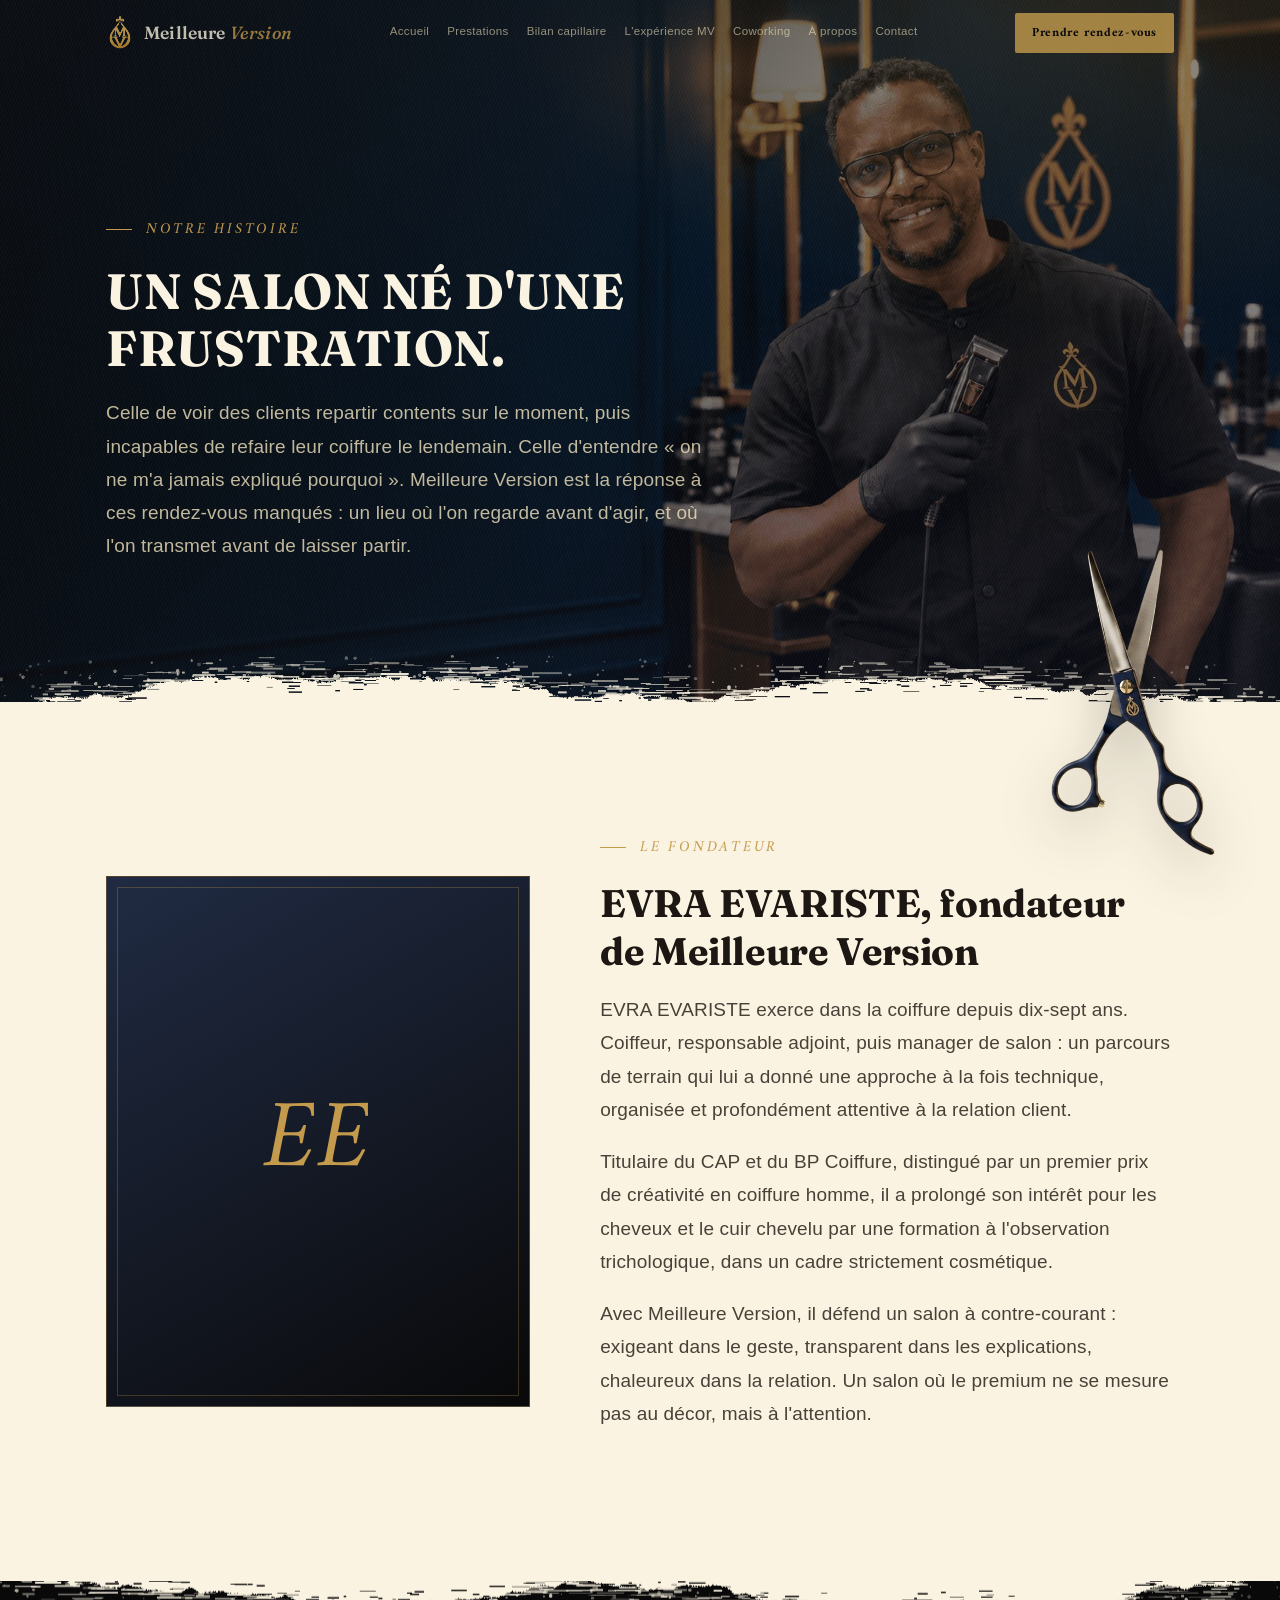
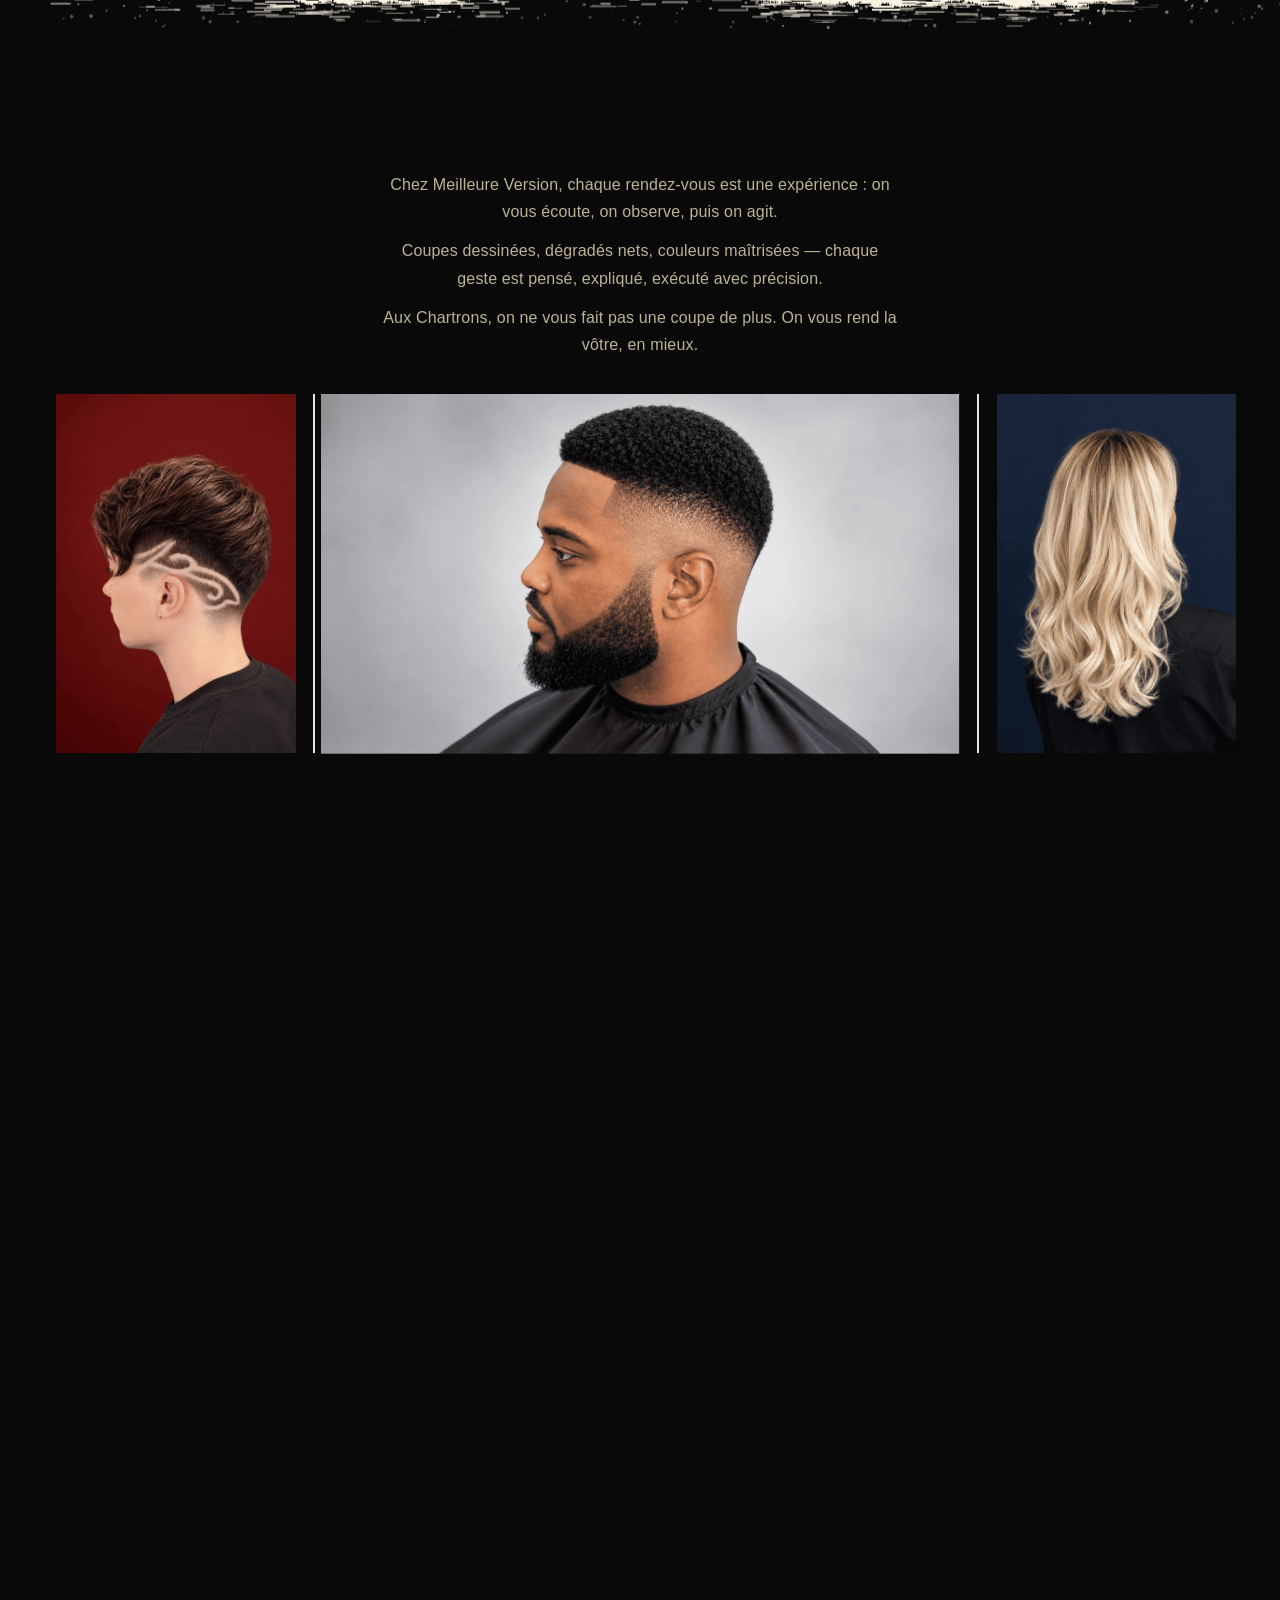
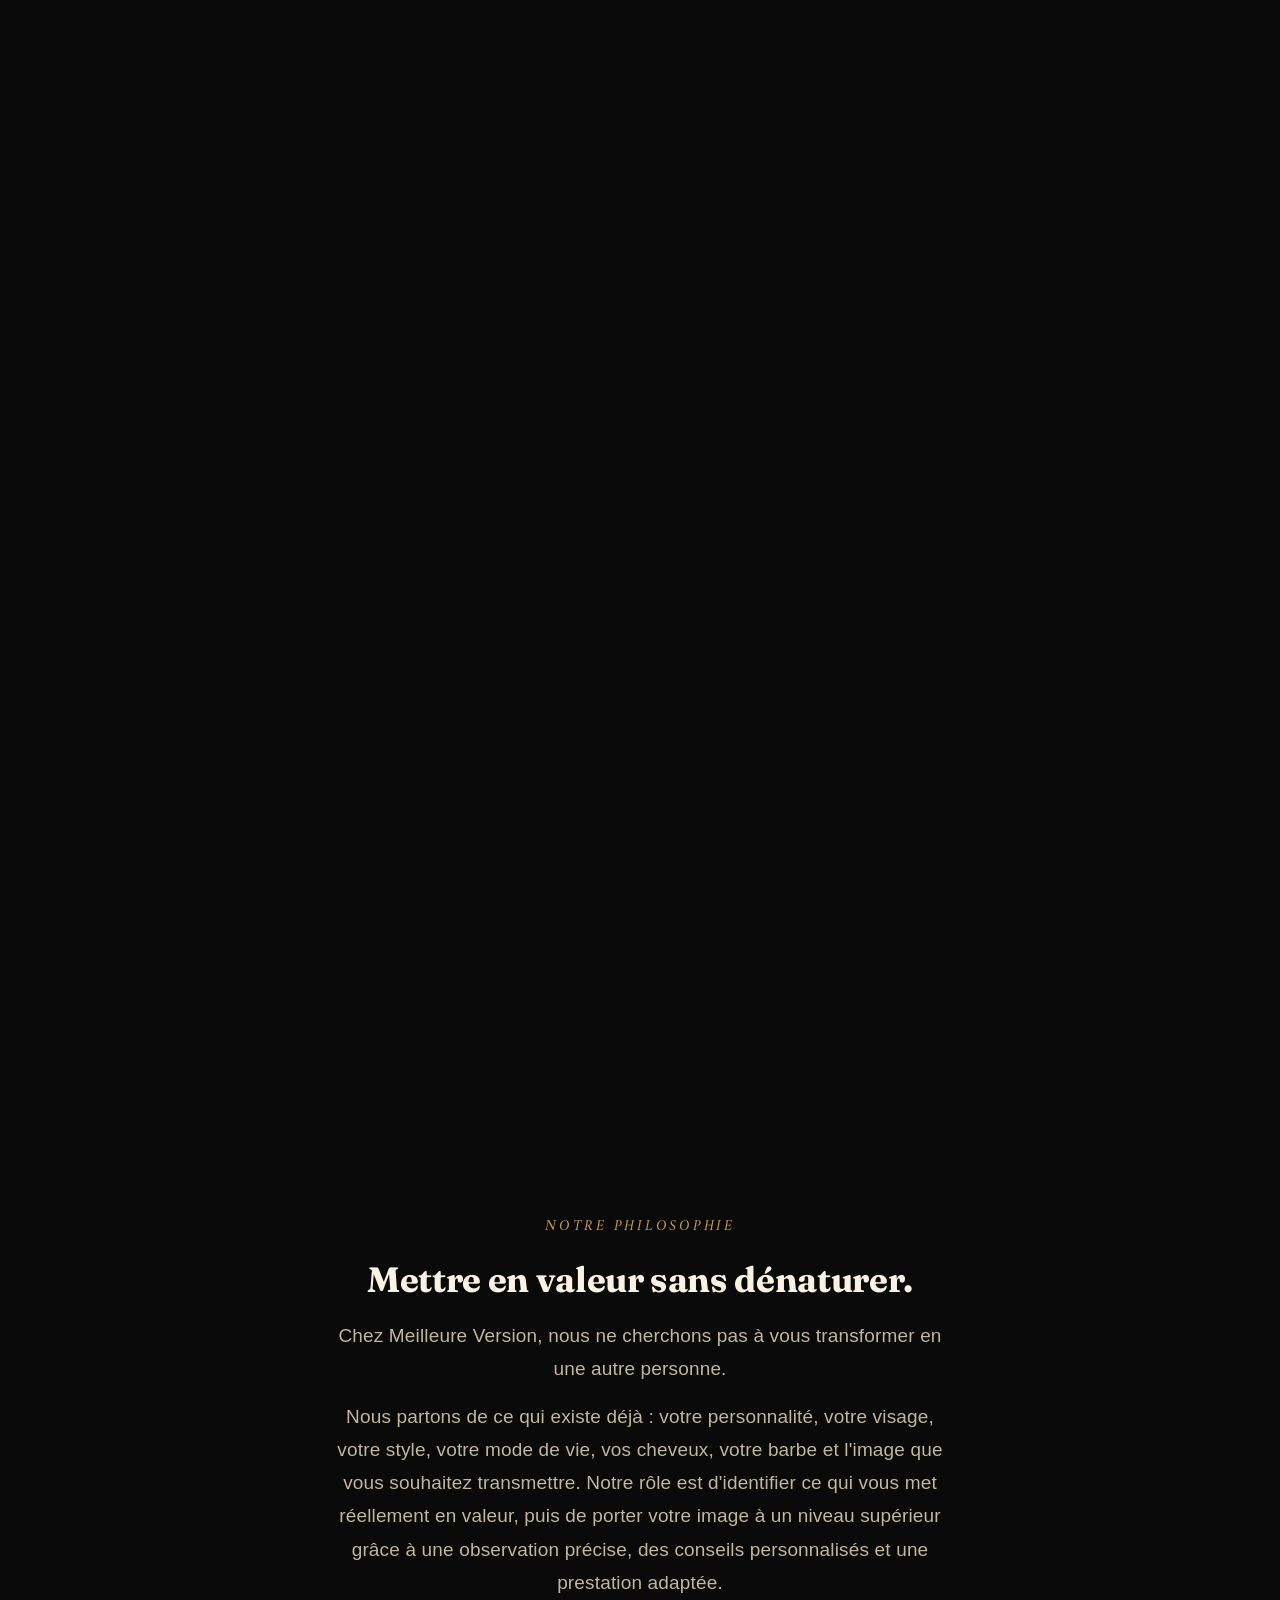
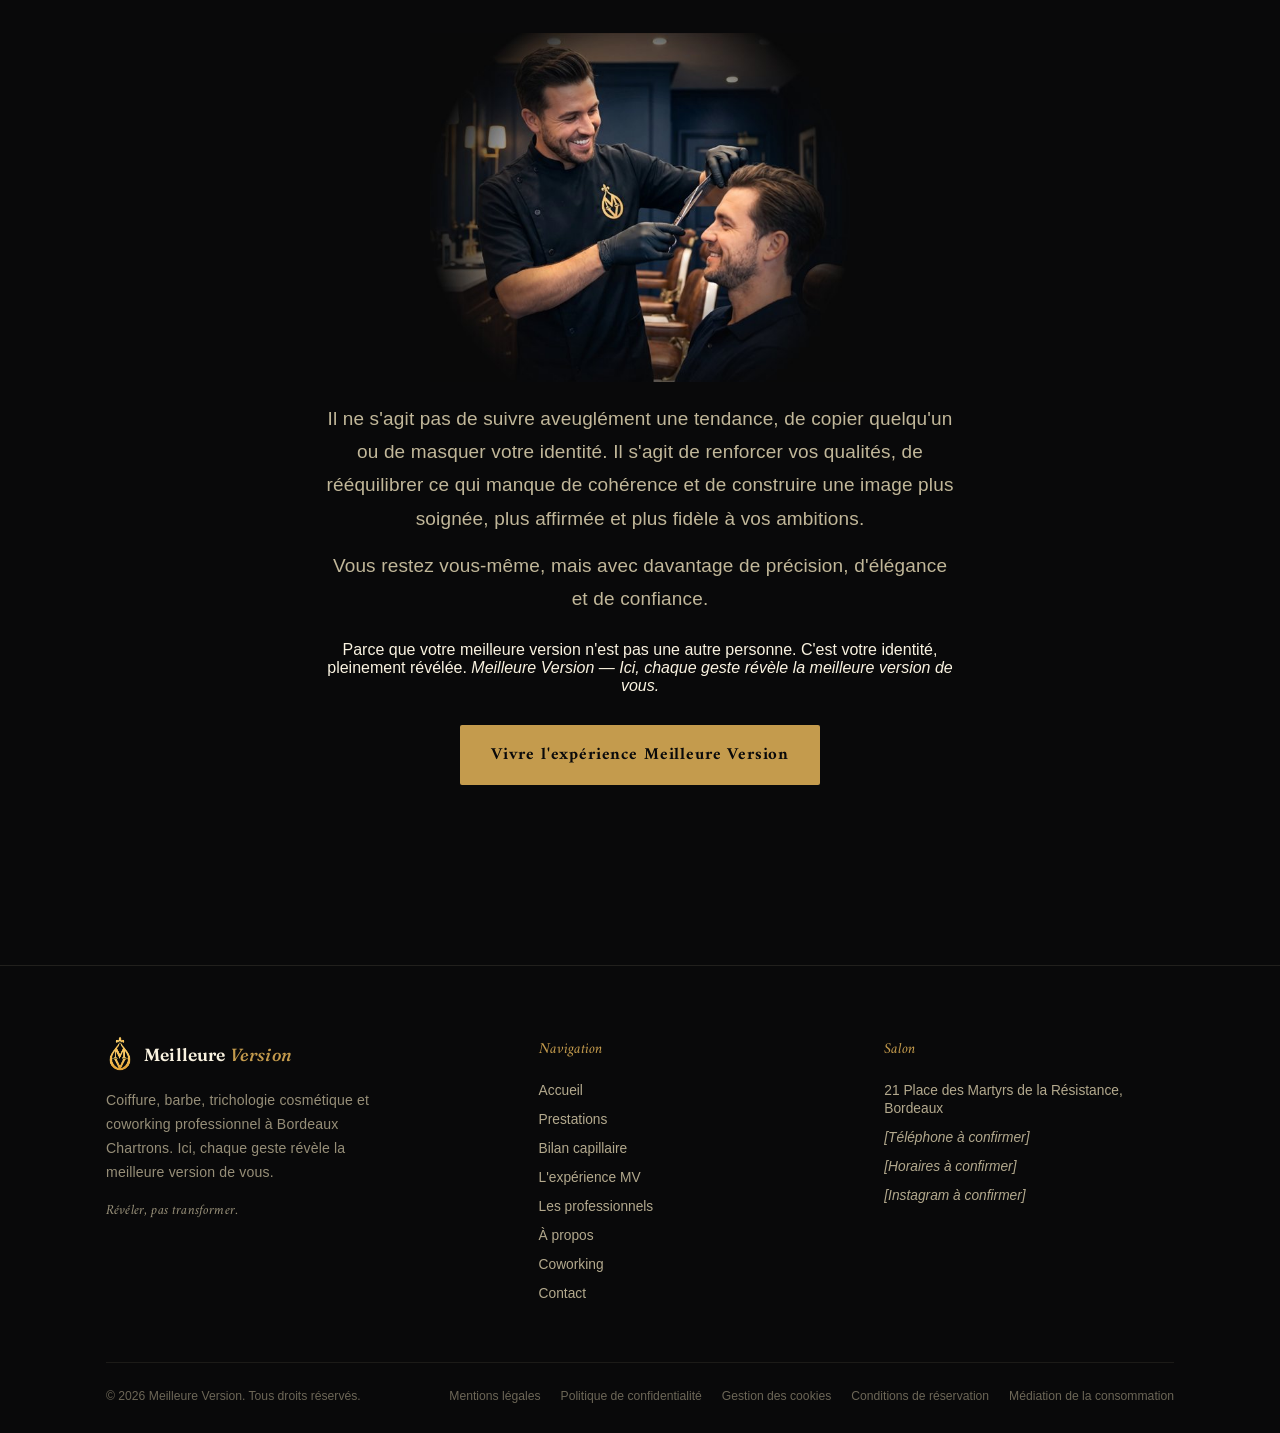
==== a-propos.html @ 0257b8c0 "Site Meilleure Version" ====
<!doctype html>
<html lang="fr">
<head>
<meta charset="utf-8">
<meta name="viewport" content="width=device-width, initial-scale=1">
<title>À propos de Meilleure Version et d'EVRA EVARISTE — Bordeaux</title>
<meta name="description" content="Dix-sept ans de coiffure, une formation en trichologie cosmétique et une conviction : révéler plutôt que transformer.">
<link rel="preconnect" href="https://fonts.googleapis.com">
<link rel="preconnect" href="https://fonts.gstatic.com" crossorigin>
<link href="https://fonts.googleapis.com/css2?family=Amiri:ital,wght@0,400;0,700;1,400;1,700&family=Fraunces:ital,wght@0,300..900;1,300..900&family=Rye&display=swap" rel="stylesheet">
<link rel="stylesheet" href="assets/style.css">
</head>
<body>
<header id="siteHeader" class="on-hero">
  <div class="container">
    <a href="index.html" class="brand">
      <img src="assets/emblem.png" alt="Emblème Meilleure Version">
      <span class="brand-word"><b>Meilleure</b> <i>Version</i></span>
    </a>
    <nav class="mainnav">
      <a href="index.html">Accueil</a>
      <a href="prestations.html">Prestations</a>
      <a href="bilan.html">Bilan capillaire</a>
      <a href="experience.html">L'expérience MV</a>
      <a href="coworking.html">Coworking</a>
      <a href="a-propos.html" aria-current="page">À propos</a>
      <a href="contact.html">Contact</a>
    </nav>
    <div class="header-cta">
      <a href="#reserver" data-booking class="btn btn-gold">
        <span class="lbl-full">Prendre rendez-vous</span>
        <span class="lbl-short">Réserver</span>
      </a>
    </div>
  </div>
</header>


<section class="page-hero page-hero--photo" style="background-image:url('assets/apropos-hero2.jpg')">
  <div class="container">
    <div class="eyebrow">Notre histoire</div>
    <h1>Un salon né d'une frustration.</h1>
    <p class="lede">Celle de voir des clients repartir contents sur le moment, puis incapables de refaire leur coiffure le lendemain. Celle d'entendre «&nbsp;on ne m'a jamais expliqué pourquoi&nbsp;». Meilleure Version est la réponse à ces rendez-vous manqués&nbsp;: un lieu où l'on regarde avant d'agir, et où l'on transmet avant de laisser partir.</p>
    
  </div>
</section>
<div class="edge" style="--edge-fill:#faf3e1" aria-hidden="true"></div>
<section class="sec-light seam-host">
  <!-- straddles the seam with the banner above: half the scissors hang into
       the dark banner, half fall into this block -->
  <img class="seam-accent on-light lg" src="assets/sc.png" alt="Ciseaux de coiffure Meilleure Version, manche bleu nuit à l'emblème doré">
  <div class="container">
    <div class="founder">
      <div class="founder-mark"><span class="initials">EE</span></div>
      <div>
        <div class="eyebrow">Le fondateur</div>
        <h2 style="margin-top:18px;font-size:clamp(1.8rem,3vw,2.4rem);">EVRA EVARISTE, fondateur de Meilleure Version</h2>
        <p class="lede" style="margin-top:18px;">EVRA EVARISTE exerce dans la coiffure depuis dix-sept ans. Coiffeur, responsable adjoint, puis manager de salon&nbsp;: un parcours de terrain qui lui a donné une approche à la fois technique, organisée et profondément attentive à la relation client.</p>
        <p class="lede" style="margin-top:14px;">Titulaire du CAP et du BP Coiffure, distingué par un premier prix de créativité en coiffure homme, il a prolongé son intérêt pour les cheveux et le cuir chevelu par une formation à l'observation trichologique, dans un cadre strictement cosmétique.</p>
        <p class="lede" style="margin-top:14px;">Avec Meilleure Version, il défend un salon à contre-courant&nbsp;: exigeant dans le geste, transparent dans les explications, chaleureux dans la relation. Un salon où le premium ne se mesure pas au décor, mais à l'attention.</p>
      </div>
    </div>
  </div>
</section>
<div class="edge flip" style="--edge-fill:#faf3e1" aria-hidden="true"></div>
<!-- "La maison": short promo over three photos; on scroll the middle photo
     opens to full screen and the brand line appears (assets/promo.js) -->
<section class="promo" id="maison" aria-label="La maison Meilleure Version">
  <div class="promo-track" id="promoTrack">
    <div class="promo-stage">
      <div class="promo-copy">
        <p>Chez Meilleure Version, chaque rendez-vous est une expérience&nbsp;: on vous écoute, on observe, puis on agit.</p>
        <p>Coupes dessinées, dégradés nets, couleurs maîtrisées — chaque geste est pensé, expliqué, exécuté avec précision.</p>
        <p>Aux Chartrons, on ne vous fait pas une coupe de plus. On vous rend la vôtre, en mieux.</p>
      </div>
      <div class="promo-row">
        <figure class="promo-side l"><img src="assets/promo-1.jpg" alt="Coupe courte texturée avec motif rasé dessiné sur la nuque"><span class="promo-sep" aria-hidden="true"></span></figure>
        <div class="promo-slot" aria-hidden="true"></div>
        <figure class="promo-side r"><span class="promo-sep" aria-hidden="true"></span><img src="assets/promo-3.jpg" alt="Longs cheveux blonds ondulés, balayage lumineux"></figure>
      </div>
      <div class="promo-full">
        <img src="assets/promo-2.jpg" alt="Dégradé net et barbe taillée, vue de profil">
        <div class="promo-scrim" aria-hidden="true"></div>
        <div class="promo-slogan">
          <p class="promo-slogan-main">Révéler, pas transformer.</p>
          <p class="promo-slogan-sub">Ici, chaque geste révèle la meilleure version de vous.</p>
        </div>
      </div>
    </div>
  </div>
</section>
<section class="sec-dark">
  <div class="container">
    <div class="reviews-head">
      <div class="eyebrow">Notre philosophie</div>
      <h2>Mettre en valeur sans dénaturer.</h2>
      <p class="lede" style="color:rgba(245,232,193,.78);margin:18px auto 0;">Chez Meilleure Version, nous ne cherchons pas à vous transformer en une autre personne.</p>
      <p class="lede" style="color:rgba(245,232,193,.78);margin:14px auto 0;">Nous partons de ce qui existe déjà&nbsp;: votre personnalité, votre visage, votre style, votre mode de vie, vos cheveux, votre barbe et l'image que vous souhaitez transmettre. Notre rôle est d'identifier ce qui vous met réellement en valeur, puis de porter votre image à un niveau supérieur grâce à une observation précise, des conseils personnalisés et une prestation adaptée.</p>
      <img class="reviews-photo" style="margin:34px auto 20px;" src="assets/barber34.jpg" alt="Coiffeur Meilleure Version réalisant une coupe, ciseaux et peigne en main, en échange souriant avec son client">
      <p class="lede" style="color:rgba(245,232,193,.78);margin:14px auto 0;">Il ne s'agit pas de suivre aveuglément une tendance, de copier quelqu'un ou de masquer votre identité. Il s'agit de renforcer vos qualités, de rééquilibrer ce qui manque de cohérence et de construire une image plus soignée, plus affirmée et plus fidèle à vos ambitions.</p>
      <p class="lede" style="color:rgba(245,232,193,.78);margin:14px auto 0;">Vous restez vous-même, mais avec davantage de précision, d'élégance et de confiance.</p>
      <blockquote style="max-width:760px;margin:26px auto 0;">Parce que votre meilleure version n'est pas une autre personne. C'est votre identité, pleinement révélée.
        <cite>Meilleure Version — Ici, chaque geste révèle la meilleure version de vous.</cite>
      </blockquote>
      <div class="hero-cta" style="justify-content:center;margin-top:30px;">
        <a href="experience.html" class="btn btn-gold">Vivre l'expérience Meilleure Version</a>
      </div>
    </div>
  </div>
</section>
<footer>
  <div class="container">
    <div class="foot-grid">
      <div class="foot-brand">
        <a href="index.html" class="brand">
          <img src="assets/emblem.png" alt="Emblème Meilleure Version">
          <span class="brand-word"><b>Meilleure</b> <i>Version</i></span>
        </a>
        <p>Coiffure, barbe, trichologie cosmétique et coworking professionnel à Bordeaux Chartrons. Ici, chaque geste révèle la meilleure version de vous.</p>
        <p class="foot-signature">Révéler, pas transformer.</p>
      </div>
      <div class="foot-col">
        <h4>Navigation</h4>
        <ul>
          <li><a href="index.html">Accueil</a></li>
          <li><a href="prestations.html">Prestations</a></li>
          <li><a href="bilan.html">Bilan capillaire</a></li>
          <li><a href="experience.html">L'expérience MV</a></li>
          <li><a href="professionnels.html">Les professionnels</a></li>
          <li><a href="a-propos.html">À propos</a></li>
          <li><a href="coworking.html">Coworking</a></li>
          <li><a href="contact.html">Contact</a></li>
        </ul>
      </div>
      <div class="foot-col">
        <h4>Salon</h4>
        <ul>
          <li><a href="https://www.google.com/maps/dir/?api=1&amp;destination=21+Place+des+Martyrs+de+la+R%C3%A9sistance%2C+33000+Bordeaux" target="_blank" rel="noopener noreferrer">21 Place des Martyrs de la Résistance, Bordeaux</a></li>
          <li><a href="contact.html" class="placeholder-val">[Téléphone à confirmer]</a></li>
          <li><a href="contact.html" class="placeholder-val">[Horaires à confirmer]</a></li>
          <li><a href="contact.html" class="placeholder-val">[Instagram à confirmer]</a></li>
        </ul>
      </div>
    </div>
    <div class="foot-bottom">
      <span>© 2026 Meilleure Version. Tous droits réservés.</span>
      <ul class="foot-legal">
        <li><a href="mentions-legales.html">Mentions légales</a></li>
        <li><a href="confidentialite.html">Politique de confidentialité</a></li>
        <li><a href="cookies.html">Gestion des cookies</a></li>
        <li><a href="conditions-reservation.html">Conditions de réservation</a></li>
        <li><a href="mediation.html">Médiation de la consommation</a></li>
      </ul>
    </div>
  </div>
</footer>
<script>
/* Header turns solid as soon as the visitor leaves the top of the page.
   The home page overrides this from its own hero script. */
(function () {
  var header = document.getElementById('siteHeader');
  if (!header || document.getElementById('heroVid')) return;
  var onScroll = function () {
    header.classList.toggle('solid', window.scrollY > 30);
    header.classList.toggle('on-hero', window.scrollY <= 30);
  };
  document.addEventListener('scroll', onScroll, { passive: true });
  onScroll();
})();
</script>
<script src="assets/reveal.js" defer></script>
<script src="assets/promo.js" defer></script>

<script src="assets/booking.js" defer></script>
</body>
</html>
---- assets/style.css ----
:root{
    --noir:#09090A;
    --navy:#141d30;
    --navy-2:#202B43;
    --gold:#c49b4d;
    --gold-hi:#e2c383;
    --bordeaux:#7a2624;
    --bordeaux-deep:#611d1b;
    --ivoire:#f5e8c1;
    --ivoire-soft:#faf3e1;
    --ink:#1c1712;
    --ink-soft:#4a4038;
    --hair:rgba(196,155,77,0.28);
    --shadow: 0 30px 60px -25px rgba(0,0,0,.55);
    --photoL:url("barber_left.jpg");
  }
  *{box-sizing:border-box;}
  html{scroll-behavior:smooth;}
  body{
    margin:0;
    background:var(--noir);
    color:var(--ivoire-soft);
    font-family:-apple-system, BlinkMacSystemFont, "Segoe UI", Roboto, Oxygen, Ubuntu, Cantarell, "Open Sans", "Helvetica Neue", sans-serif;
    -webkit-font-smoothing:antialiased;
    overflow-x:hidden;
  }
  img{max-width:100%;display:block;}
  a{color:inherit;}
  .container{
    width:100%;
    max-width:1180px;
    margin:0 auto;
    padding:0 clamp(20px,5vw,56px);
  }
  .eyebrow{
    font-family:'Amiri', serif;
    font-style:italic;
    font-size:.95rem;
    letter-spacing:.18em;
    text-transform:uppercase;
    color:var(--gold);
    display:flex;
    align-items:center;
    gap:14px;
    font-weight:400;
  }
  .eyebrow::before{
    content:"";
    width:26px;height:1px;
    background:var(--gold);
    display:inline-block;
    flex:none;
  }
  h1,h2,h3{
    font-family:'Fraunces', serif;
    font-weight:700;
    letter-spacing:-0.01em;
    text-wrap:balance;
    margin:0;
  }
  .accent-italic{
    font-style:italic;
    font-weight:500;
    color:var(--bordeaux);
  }
  :root:has(body.on-dark) .accent-italic{ color:var(--gold-hi); }
  p{line-height:1.7;font-size:1.1875rem;letter-spacing:.16px;}
  .lede{
    max-width:60ch;
    font-size:1.1875rem;
    color:var(--ink-soft);
    line-height:1.75;
  }
  .on-dark .lede{color:rgba(245,232,193,.78);}
  .btn{
    display:inline-flex;
    align-items:center;
    gap:10px;
    font-family:'Amiri',serif;
    font-weight:700;
    font-size:1.05rem;
    letter-spacing:.05em;
    padding:14px 30px;
    border-radius:2px;
    text-decoration:none;
    /* Labels like "Réserver mon bilan capillaire — 30 min • 30 €, déductible"
       must wrap rather than push the page wider than the phone screen. */
    white-space:normal;
    text-align:center;
    max-width:100%;
    cursor:pointer;
    border:1px solid transparent;
    transition:transform .25s ease, background .25s ease, color .25s ease, border-color .25s ease;
  }
  .btn:hover{transform:translateY(-2px);}
  .btn-gold{background:var(--gold);color:var(--noir);}
  .btn-gold:hover{background:var(--gold-hi);}
  .btn-ghost-dark{border-color:rgba(245,232,193,.4);color:var(--ivoire-soft);}
  .btn-ghost-dark:hover{border-color:var(--gold);color:var(--gold-hi);}
  .btn-ghost-light{border-color:rgba(28,23,18,.35);color:var(--ink);}
  .btn-ghost-light:hover{border-color:var(--bordeaux);color:var(--bordeaux);}

  /* ---------- header ---------- */
  header{
    position:fixed;top:0;left:0;right:0;z-index:100;
    padding:13px 0;
    transition:background .35s ease, padding .35s ease, box-shadow .35s ease;
  }
  header .brand img,header .brand-word,header nav.mainnav a,header .header-cta .btn-gold{
    transition:opacity .35s ease, color .35s ease, background .35s ease;
  }
  /* Over the hero the bar stays see-through so the footage — including the
     subject's head, which sits right behind it — reads through. It only turns
     solid once the visitor leaves the hero. */
  header.on-hero{
    background:transparent;
    box-shadow:none;
    backdrop-filter:none;
  }
  header.on-hero .brand img{opacity:.7;}
  header.on-hero .brand-word{opacity:.76;}
  header.on-hero nav.mainnav a{color:rgba(245,232,193,.58);}
  header.on-hero .header-cta .btn-gold{background:rgba(196,155,77,.8);}
  header.solid{
    background:rgba(9,9,10,.92);
    backdrop-filter:blur(10px);
    padding:9px 0;
    box-shadow:0 12px 30px -20px rgba(0,0,0,.8);
  }
  header .container{display:flex;align-items:center;justify-content:space-between;gap:24px;}
  .brand{display:flex;align-items:center;gap:10px;text-decoration:none;}
  .brand img{width:28px;height:auto;}
  .brand-word{font-family:'Fraunces',serif;font-size:1.1rem;letter-spacing:.01em;color:var(--ivoire-soft);}
  .brand-word b{font-weight:600;}
  .brand-word i{font-style:italic;color:var(--gold);font-weight:500;}
  nav.mainnav{display:flex;gap:18px;}
  nav.mainnav a{
    font-size:.72rem;
    white-space:nowrap;
    letter-spacing:.03em;
    text-decoration:none;
    color:rgba(245,232,193,.82);
    position:relative;
    padding-bottom:4px;
  }
  nav.mainnav a::after{
    content:"";position:absolute;left:0;right:0;bottom:0;height:1px;background:var(--gold);
    transform:scaleX(0);transform-origin:left;transition:transform .3s ease;
  }
  nav.mainnav a:hover::after{transform:scaleX(1);}
  .header-cta{display:flex;align-items:center;}
  .header-cta .btn{padding:8px 16px;font-size:.78rem;}
  /* the content guide specifies a short "Réserver" label for mobile */
  .lbl-short{display:none;}
  @media (max-width:700px){
    .lbl-full{display:none;}
    .lbl-short{display:inline;}
    .header-cta .btn{padding:7px 14px;font-size:.76rem;}
    .brand img{width:24px;}
    .brand-word{font-size:.95rem;}
  }
  .navtoggle{display:none;}

  /* ---------- hero with scroll-scrubbed video ----------
     .hero is a tall track; .hero-stage pins to the viewport while the page
     scrolls through it, and the scroll position drives the video's
     currentTime (see the script at the end of the page). */
  .hero{
    position:relative;
    height:200vh;
    padding:0;
    background:var(--noir);
  }
  .hero-stage{
    position:sticky;
    top:0;
    height:100vh;
    overflow:hidden;
    display:flex;
    align-items:center;
    background:var(--noir);
  }
  .hero-video{
    position:absolute;inset:0;
    width:100%;height:100%;
    object-fit:cover;
    transform:translateZ(0);
    will-change:transform;
    pointer-events:none;
  }
  /* keeps the type legible over any frame, and keeps the brand palette on top
     of the footage rather than letting raw video set the mood */
  .hero-scrim{
    position:absolute;inset:0;
    pointer-events:none;
    background:
      linear-gradient(100deg, rgba(9,9,10,.9) 0%, rgba(9,9,10,.72) 38%, rgba(9,9,10,.3) 70%, rgba(9,9,10,.5) 100%),
      radial-gradient(ellipse 900px 600px at 82% 8%, rgba(196,155,77,.18), transparent 60%),
      radial-gradient(ellipse 700px 500px at 8% 100%, rgba(32,43,67,.75), transparent 62%),
      repeating-linear-gradient(115deg, rgba(255,255,255,.022) 0px, rgba(255,255,255,.022) 1px, transparent 1px, transparent 3px);
  }
  /* offset the fixed bar so the closing block never sits underneath it */
  .hero .container{position:relative;z-index:3;padding-top:76px;}
  .hero-cue{
    position:absolute;
    left:50%;bottom:34px;
    transform:translateX(-50%);
    z-index:4;
    display:flex;flex-direction:column;align-items:center;gap:8px;
    color:rgba(245,232,193,.5);
    font-family:'Amiri',serif;font-style:italic;font-size:.8rem;
    letter-spacing:.1em;
    animation:cueFloat 2.4s ease-in-out infinite;
  }
  @keyframes cueFloat{
    0%,100%{transform:translate(-50%,0);}
    50%{transform:translate(-50%,7px);}
  }
  /* The ad-style statements sit in the lower-left corner — set in the italic
     serif, lowercase — so the subject's face stays clear of the type.
     The track shares the page gutter so they line up with the rest of the site. */
  .hero-seq{
    position:absolute;
    top:0;bottom:0;left:50%;
    transform:translateX(-50%);
    width:100%;max-width:1180px;
    pointer-events:none;
    z-index:3;
  }
  .hero-msg{
    position:absolute;
    left:clamp(20px,5vw,56px);
    bottom:clamp(104px,15vh,164px);
    margin:0;
    max-width:18ch;
    text-align:left;
    font-family:'Amiri',serif;
    font-style:italic;
    font-weight:400;
    font-size:clamp(1.45rem,3.1vw,2.5rem);
    line-height:1.26;
    letter-spacing:.01em;
    text-transform:none;
    color:var(--ivoire-soft);
    text-shadow:0 6px 30px rgba(0,0,0,.66);
    opacity:0;
    will-change:opacity,transform;
  }
  .hero-msg em{
    display:block;
    margin-top:.1em;
    font-style:italic;
    color:var(--gold-hi);
  }
  /* the closing statement lands on the opposite corner */
  .hero-msg.at-right{
    left:auto;
    right:clamp(20px,5vw,56px);
    text-align:right;
  }

  /* the closing block: headline, promise and the calls to action */
  .hero-inner{
    max-width:760px;
    opacity:0;
    will-change:opacity,transform;
  }
  .hero h1{
    font-size:clamp(1.75rem,3.5vw,2.85rem);
    line-height:1.16;
    letter-spacing:.015em;
    text-transform:uppercase;
    color:var(--ivoire-soft);
    margin-top:18px;
  }
  .hero h1 em{
    font-style:italic;
    font-weight:500;
    letter-spacing:.005em;
    color:var(--gold-hi);
  }
  .hero .lede{
    margin-top:18px;
    font-size:1.02rem;
    max-width:50ch;
  }
  .hero-cta{display:flex;gap:14px;flex-wrap:wrap;margin-top:26px;}
  .hero .hero-cta .btn{padding:7px 14px;font-size:.74rem;letter-spacing:.03em;}
  .hero .eyebrow{font-size:.86rem;}
  .trust-line{
    margin-top:22px;
    display:flex;
    align-items:center;
    gap:14px;
    font-size:.92rem;
    color:rgba(245,232,193,.6);
    font-style:italic;
    font-family:'Amiri',serif;
  }
  .trust-line svg{flex:none;}

  /* ---------- brand intro / pub ----------
     Big brand statement with the signature shaving brush photo overlapping
     the torn edge above it — the object floats up into the hero. */
  .pub{overflow:visible;padding-top:96px;}
  /* stretch, not center: the photo column takes the copy column's height so
     the brush stands exactly as tall as the text beside it */
  .pub-grid{display:grid;grid-template-columns:.82fr 1.18fr;gap:clamp(32px,5vw,72px);align-items:stretch;}
  /* cut-out PNG: no card, no frame — the object stands on the ivory ground.
     drop-shadow (not box-shadow) follows the brush silhouette, not a box. */
  .pub-photo{
    position:relative;z-index:6;min-height:0;
    display:flex;align-items:center;justify-content:center;
  }
  .pub-photo img{
    height:100%;
    width:auto;
    max-width:100%;
    object-fit:contain;
    /* two shadows: a soft contact shadow under the brush, plus a longer
       one cast to the right, as if the light came from the left */
    filter:
      drop-shadow(0 30px 34px rgba(9,9,10,.22))
      drop-shadow(56px 20px 20px rgba(9,9,10,.34));
    /* enlarged a touch beyond the text column's height */
    transform:scale(1.15);
    /* pivot low on the handle, like a hand holding it: the bristles sweep */
    transform-origin:50% 78%;
    cursor:pointer;
  }
  /* hover (or tap, via .brushing) — the brush sweeps left and right,
     as if lathering / tidying up */
  @keyframes brush-sweep{
    0%,100%{transform:scale(1.15) translateX(0) rotate(0);}
    15%{transform:scale(1.15) translateX(-16px) rotate(-7deg);}
    35%{transform:scale(1.15) translateX(16px) rotate(7deg);}
    55%{transform:scale(1.15) translateX(-12px) rotate(-5deg);}
    75%{transform:scale(1.15) translateX(10px) rotate(4deg);}
    90%{transform:scale(1.15) translateX(-3px) rotate(-1deg);}
  }
  .pub-photo:hover img{animation:brush-sweep 1.3s ease-in-out infinite;}
  .pub-photo.brushing img{animation:brush-sweep 1.3s ease-in-out 1;}
  @media (prefers-reduced-motion:reduce){
    .pub-photo:hover img,.pub-photo.brushing img{animation:none;}
  }
  .pub-copy{text-align:center;}
  .pub-copy h2{
    font-size:clamp(2rem,4.4vw,3.4rem);
    line-height:1.1;
    text-transform:uppercase;
    letter-spacing:.02em;
    color:var(--ink);
  }
  .pub-copy h2 em{font-style:italic;font-weight:500;color:var(--bordeaux);}
  .pub-ornament{
    display:flex;align-items:center;justify-content:center;gap:12px;
    margin:26px auto 0;color:var(--gold);
  }
  /* twin ornament above the wordmark, so the title sits framed between them */
  .pub-ornament.top{margin:0 auto 26px;}
  .pub-ornament::before,.pub-ornament::after{
    content:"";width:64px;height:1px;background:var(--gold);
  }
  .pub-copy p{
    margin:26px auto 0;max-width:54ch;
    color:var(--ink-soft);line-height:1.8;
  }
  .cta-line{
    margin-top:30px;
    font-family:'Amiri',serif;
    font-size:1.3rem;
    color:var(--ink);
  }
  .cta-line a{color:var(--bordeaux);text-decoration:none;border-bottom:1px solid rgba(122,38,36,.4);}
  .cta-line a:hover{color:var(--gold);border-color:var(--gold);}

  /* ---------- section shells ----------
     Each section is a flat, full-bleed block with its own ground. Blocks meet
     at a torn, hand-cut edge (see .edge below) rather than a straight line —
     distinct stacked panels, not a continuously blended page. */
  section{position:relative;padding:132px 0;}
  .sec-light{background:var(--ivoire-soft);color:var(--ink);}
  .sec-dark{background:var(--noir);color:var(--ivoire-soft);}
  .sec-navy{background:var(--navy-2);color:var(--ivoire-soft);}

  /* ---------- torn brush edge divider ----------
     A dry-brush torn band marks every seam between blocks: solid at the
     bottom, ragged streaked boundary at the top, speckle spray above.
     The texture is an alpha mask so it can be tinted with any section color
     via --edge-fill. Normal orientation: the section BELOW tears upward into
     the one above. .flip rotates 180° (like the reference): the section
     ABOVE tears downward. Alternate them so consecutive seams differ. */
  .edge{
    position:relative;
    z-index:5;
    height:clamp(72px,7.4vw,142px);
    margin:calc(-1 * clamp(36px,3.7vw,71px)) 0;
    background-color:var(--edge-fill,#09090A);
    -webkit-mask-image:url("[data-uri]");
    mask-image:url("[data-uri]");
    -webkit-mask-size:cover;
    mask-size:cover;
    -webkit-mask-position:center top;
    mask-position:center top;
    -webkit-mask-repeat:no-repeat;
    mask-repeat:no-repeat;
    pointer-events:none;
  }
  .edge.flip{transform:scale(-1,-1);}
  .sec-head{max-width:640px;margin-bottom:56px;}
  .sec-head h2{font-size:clamp(1.9rem,3.4vw,2.7rem);margin-top:18px;}
  .sec-light .sec-head h2{color:var(--ink);}
  .sec-dark .sec-head h2, .sec-navy .sec-head h2{color:var(--ivoire-soft);}

  /* ---------- three universes ---------- */
  .triptych{display:grid;grid-template-columns:repeat(4,1fr);gap:2px;background:var(--hair);border:1px solid var(--hair);}
  .triptych-card{
    background:var(--ivoire-soft);
    padding:44px 36px;
    display:flex;flex-direction:column;gap:16px;
  }
  .triptych-card .num{
    font-family:'Amiri',serif;font-style:italic;color:var(--gold);
    font-size:.95rem;
  }
  .triptych-card h3{font-size:1.5rem;color:var(--ink);}
  .triptych-card p{color:var(--ink-soft);font-size:.98rem;}
  .card-link{
    margin-top:auto;
    font-size:.78rem;letter-spacing:.05em;text-transform:uppercase;
    font-weight:700;text-decoration:none;color:var(--bordeaux);
    display:inline-flex;align-items:center;gap:8px;
  }
  .card-link::after{content:"→";transition:transform .25s ease;}
  .card-link:hover::after{transform:translateX(4px);}

  /* ---------- signature (navy quote) ---------- */
  .signature{
    background:
      linear-gradient(180deg, rgba(9,9,10,.86), rgba(9,9,10,.93)),
      var(--photoL);
    background-size:cover;
    background-position:center 30%;
    padding:150px 0;
    text-align:center;
  }
  .signature .container{max-width:840px;}
  .signature .eyebrow{justify-content:center;}
  .signature .eyebrow::before{display:none;}
  /* The signature statement takes the reference's big-quote treatment:
     Amiri italic, generously tracked, sentence case — not the display face */
  .signature h2{
    font-family:'Amiri',serif;
    font-style:italic;
    font-weight:400;
    font-size:clamp(2rem,4.4vw,3.45rem);
    line-height:1.3;
    letter-spacing:.075em;
    text-transform:none;
    margin-top:22px;
    color:var(--ivoire-soft);
  }
  .signature h2 em{color:var(--gold-hi);font-style:italic;}
  .signature p{margin:26px auto 0;max-width:58ch;color:rgba(245,232,193,.8);}
  .signature .btn{margin-top:36px;}

  /* ---------- prestations grid ---------- */
  .p-grid{display:grid;grid-template-columns:repeat(3,1fr);gap:28px;}
  .p-card{
    border:1px solid rgba(28,23,18,.12);
    background:#fff;
    padding:0 0 30px;
    display:flex;flex-direction:column;gap:14px;
    overflow:hidden;
    transition:border-color .25s ease, transform .25s ease, box-shadow .25s ease;
  }
  /* each service leads with its own photograph */
  .p-photo{
    display:block;
    width:100%;
    aspect-ratio:4/3;
    object-fit:cover;
    border-bottom:1px solid rgba(28,23,18,.1);
    transition:transform .5s ease;
  }
  .p-card:hover .p-photo{transform:scale(1.035);}
  .p-card > :not(.p-photo){margin-left:28px;margin-right:28px;}
  .p-card > h3{margin-top:26px;}
  .p-card:hover{border-color:var(--gold);transform:translateY(-4px);box-shadow:var(--shadow);}
  .p-card h3{font-size:1.18rem;color:var(--ink);}
  .p-card p{font-size:.93rem;color:var(--ink-soft);margin:0;}
  .p-price{font-family:'Amiri',serif;font-style:italic;color:var(--bordeaux);font-size:.88rem;}
  .p-grid-foot{margin-top:52px;text-align:center;}

  /* ---------- bilan section ---------- */
  /* stretch, not centre: the photo column takes the copy column's height so
     the image stands exactly as tall as the text beside it */
  /* The photo column is a little wider and the picture keeps its own
     proportions (no tall crop), so the trichoscope screen at the top right of
     the shot stays in view. It rides along (sticky) while the longer copy
     beside it scrolls past. */
  .bilan{display:grid;grid-template-columns:1.15fr 1fr;gap:60px;align-items:start;}
  .bilan-photo{position:sticky;top:110px;min-height:0;}
  .bilan-photo img{
    width:100%;
    height:auto;
    display:block;
    object-fit:cover;
    object-position:center;
    border-radius:2px;
    box-shadow:var(--shadow);
  }
  .bilan-photo .price-tag{
    position:absolute;bottom:-24px;left:-24px;
    background:var(--bordeaux);color:var(--ivoire-soft);
    padding:18px 24px;
    font-family:'Amiri',serif;
    box-shadow:var(--shadow);
  }
  .bilan-photo .price-tag .amt{font-size:1.5rem;font-style:italic;display:block;}
  .bilan-photo .price-tag .dur{font-size:.72rem;letter-spacing:.08em;text-transform:uppercase;opacity:.85;}
  /* the former headline, kept as the line that explains the approach */
  .bilan-kicker{
    margin:12px 0 0;
    font-family:'Amiri',serif;
    font-style:italic;
    font-size:1.12rem;
    color:var(--gold-hi);
  }
  .bilan-points{list-style:none;margin:26px 0 0;padding:0;display:flex;flex-direction:column;gap:14px;}
  .bilan-points li{
    display:flex;gap:14px;align-items:flex-start;
    font-size:.96rem;color:var(--ink-soft);
  }
  .bilan-points li::before{
    content:"";flex:none;width:6px;height:6px;margin-top:9px;
    background:var(--gold);transform:rotate(45deg);
  }
  .mention-box{
    margin-top:30px;padding:18px 20px;
    border-left:2px solid var(--gold);
    background:rgba(196,155,77,.07);
    font-size:.92rem;color:var(--ink-soft);font-style:italic;
    font-family:'Amiri',serif;
  }
  .bilan-cta{display:flex;gap:16px;margin-top:32px;flex-wrap:wrap;}

  /* ---------- a tool straddling the seam between two sections ----------
     top:0 puts it on this section's upper edge; translateY(-50%) then centres
     it on that edge, so it reads as one object crossing both blocks. Sits
     above the torn divider (z-index 5) so the seam passes behind it.
     Used by the razor (home), the scissors (à propos) and the clippers
     (bilan) — same positioning, different object. */
  .razor-accent,
  .seam-accent{
    position:absolute;
    right:clamp(10px,5vw,96px);
    top:0;
    width:clamp(74px,10vw,150px);
    height:auto;
    transform:translateY(-50%);
    z-index:6;
    pointer-events:none;
    filter:drop-shadow(0 22px 30px rgba(0,0,0,.6));
  }
  /* the scissors sit on ivory, where a heavy black shadow would look dirty */
  .seam-accent.on-light{filter:drop-shadow(0 18px 26px rgba(28,23,18,.32));}
  /* the scissors read as the page's signature object, so they run larger */
  .seam-accent.lg{width:clamp(96px,13vw,196px);}
  /* A slender, tall object centred on the seam reaches down into the copy.
     Weighting it upward keeps it straddling both blocks while leaving the
     heading clear — cheaper than padding the section or shrinking the object. */
  .seam-accent.tall{transform:translateY(-68%);}
  /* keeps the copy in front of the tool at every width, so a narrow screen
     can never end up with a blade crossing the heading */
  #experience .container,
  .seam-host > .container{position:relative;z-index:7;}

  /* ---------- steps ---------- */
  .steps{display:grid;grid-template-columns:repeat(4,1fr);gap:1px;background:rgba(245,232,193,.14);}
  .step{background:var(--noir);padding:48px 32px;}
  .step .step-num{
    font-family:'Amiri',serif;font-style:italic;font-weight:400;
    font-size:2.6rem;color:var(--gold);line-height:1;
  }
  .step h3{margin-top:22px;font-size:1.2rem;color:var(--ivoire-soft);}
  .step p{margin-top:12px;font-size:.9rem;color:rgba(245,232,193,.68);}

  /* ---------- founder ---------- */
  .founder{display:grid;grid-template-columns:.85fr 1.15fr;gap:70px;align-items:center;}
  .founder-mark{
    aspect-ratio:4/5;
    background:linear-gradient(150deg,var(--navy-2),var(--noir));
    border:1px solid rgba(196,155,77,.35);
    display:flex;align-items:center;justify-content:center;
    position:relative;
    overflow:hidden;
  }
  .founder-mark::before{
    content:"";position:absolute;inset:10px;border:1px solid rgba(196,155,77,.28);
  }
  .founder-mark .initials{
    font-family:'Amiri',serif;font-style:italic;font-weight:500;
    font-size:6rem;color:var(--gold);letter-spacing:.02em;
  }
  .founder blockquote{
    margin:26px 0 0;padding-left:22px;border-left:2px solid var(--bordeaux);
    font-family:'Amiri',serif;font-style:italic;font-size:1.18rem;color:var(--ink);
    line-height:1.55;
  }
  .founder blockquote cite{
    display:block;margin-top:12px;font-style:normal;font-size:.78rem;
    letter-spacing:.05em;text-transform:uppercase;color:var(--ink-soft);
  }

  /* ---------- cinematic beard sequence ----------
     The frame starts as a small inset in the lower-right corner and opens to
     full bleed as the visitor scrolls; the captions then arrive one after the
     other in the corner. The video itself just loops — the choreography is
     scroll-driven, so the source file can be swapped for any other clip. */
  .cine{height:280vh;padding:0;background:var(--noir);}
  .cine-stage{
    position:sticky;top:0;
    height:100vh;
    overflow:hidden;
    background:var(--noir);
  }
  /* Seals the joint with the section underneath. This band belongs to the
     stage, not to the frame, so it is unaffected by the rounding of the
     frame's own compositing layer — which is what let a hairline of footage
     show through while scrolling even though the frame's scrim ends on solid
     black. It overlaps the boundary by 1px and fades upward. */
  .cine-stage::after{
    content:"";
    position:absolute;
    left:-1px;right:-1px;bottom:-1px;
    height:30px;
    z-index:5;
    pointer-events:none;
    background:linear-gradient(to top, #09090A 0%, #09090A 36%, rgba(9,9,10,0) 100%);
  }
  /* The opening state: copy on the left, level with the inset, and a label
     pinned just above the frame. Both are wiped as the frame opens out. */
  .cine-intro{
    position:absolute;
    top:0;bottom:0;left:50%;
    transform:translateX(-50%);
    width:100%;max-width:1180px;
    z-index:2;
    pointer-events:none;
    will-change:opacity;
    /* the copy still sits low (12vh off the bottom), but a reserved band at
       the top keeps the title clear of the torn edge and the fixed nav on
       short screens: margin-top:auto pushes it down, never up past it */
    display:flex;flex-direction:column;
    box-sizing:border-box;
    padding:clamp(120px,16vh,160px) clamp(20px,5vw,56px) 12vh;
  }
  .cine-intro-copy{
    position:relative;
    margin-top:auto;
    max-width:min(46ch,46%);
  }
  /* short laptop screens: tighten the copy a touch so it all fits */
  @media (max-height:760px) and (min-width:761px){
    .cine-intro{padding-top:104px;padding-bottom:6vh;}
    .cine-intro-copy h2{margin-top:12px;}
    .cine-intro-copy p{font-size:1.06rem;line-height:1.65;margin-top:12px;}
  }
  .cine-intro-copy h2{
    margin-top:16px;
    font-size:clamp(1.45rem,2.7vw,2.25rem);
    color:var(--ivoire-soft);
  }
  .cine-intro-copy p{
    margin-top:16px;
    font-size:1.1875rem;   /* same as the site's .lede paragraphs */
    line-height:1.75;
    color:rgba(245,232,193,.76);
  }
  .cine-vid-title{
    position:absolute;
    z-index:4;
    text-align:right;
    font-family:'Amiri',serif;font-style:italic;
    font-size:clamp(.9rem,1.4vw,1.2rem);
    letter-spacing:.18em;
    text-transform:uppercase;
    color:var(--gold);
    white-space:nowrap;
    pointer-events:none;
    will-change:opacity,right,bottom;
  }
  .cine-box{
    position:absolute;
    z-index:3;
    overflow:hidden;
    background:#000;
    /* always full-stage: the script opens a clip window on it (clip-path)
       and scales the footage to match, so nothing re-lays out per frame */
    inset:0;
    will-change:clip-path;
    /* opening window before the script's first frame (desktop geometry) */
    clip-path:inset(calc(100% - 4vh - min(30vw,460px) * 9 / 16) 6vw 4vh calc(100% - 6vw - min(30vw,460px)) round 10px);
  }
  .cine-box > video{
    width:100%;height:100%;
    object-fit:cover;
    display:block;
    transform-origin:0 0;
    will-change:transform;
    backface-visibility:hidden;
  }
  /* The bottom stop is the section's own black at full opacity, so the last
     row of the frame is exactly the page ground and the footage melts into
     it instead of stopping on a visible edge. */
  .cine-scrim{
    position:absolute;inset:0;
    pointer-events:none;
    transform-origin:0 0;
    background:linear-gradient(to top,
      #09090A 0%,
      rgba(9,9,10,.92) 3%,
      rgba(9,9,10,.62) 11%,
      rgba(9,9,10,.14) 40%,
      rgba(9,9,10,0) 66%);
  }
  .cine-caps{
    position:absolute;
    right:clamp(18px,3.2vw,52px);
    /* clears the 30px sealing band at the foot of the stage */
    bottom:clamp(44px,6vh,72px);
    width:min(52ch,72%);
    height:0;
    pointer-events:none;
  }
  .cine-cap{
    position:absolute;
    right:0;bottom:0;
    margin:0;
    max-width:100%;
    text-align:right;
    font-family:'Amiri',serif;
    font-style:italic;
    font-size:clamp(1.1rem,2.2vw,2rem);
    line-height:1.3;
    letter-spacing:.01em;
    color:var(--ivoire-soft);
    text-shadow:0 5px 26px rgba(0,0,0,.9);
    opacity:0;
    will-change:opacity,transform;
  }

  /* ---------- les professionnels ---------- */
  /* minmax(0,…) so a long booking label ("Prendre rendez-vous avec EVRA
     EVARISTE") wraps inside its card instead of stretching the track */
  .pro-grid{display:grid;grid-template-columns:repeat(3,minmax(0,1fr));gap:26px;}
  .pro-card{
    border:1px solid rgba(245,232,193,.16);
    background:rgba(250,243,225,.03);
    padding:0 0 28px;
    display:flex;flex-direction:column;
    transition:border-color .25s ease, transform .25s ease;
  }
  .pro-card:hover{border-color:var(--gold);transform:translateY(-4px);}
  .pro-card.is-founder{border-color:rgba(196,155,77,.5);background:rgba(196,155,77,.05);}
  .pro-portrait{
    aspect-ratio:4/5;
    background:linear-gradient(150deg,var(--navy-2),var(--noir));
    border-bottom:1px solid rgba(196,155,77,.28);
    display:flex;align-items:center;justify-content:center;
    position:relative;overflow:hidden;
  }
  .pro-portrait::before{content:"";position:absolute;inset:12px;border:1px solid rgba(196,155,77,.22);}
  .pro-portrait .mono{
    font-family:'Amiri',serif;font-style:italic;
    font-size:3.4rem;color:var(--gold);
  }
  .pro-portrait .ph{
    position:absolute;bottom:12px;left:0;right:0;text-align:center;
    font-size:.66rem;letter-spacing:.12em;text-transform:uppercase;
    color:rgba(245,232,193,.34);
  }
  .pro-body{padding:24px 26px 0;display:flex;flex-direction:column;gap:9px;flex:1;}
  .pro-card h3{font-size:1.16rem;color:var(--ivoire-soft);}
  .pro-role{
    font-family:'Amiri',serif;font-style:italic;
    font-size:.92rem;color:var(--gold);
  }
  .pro-badge{
    align-self:flex-start;
    font-size:.64rem;letter-spacing:.14em;text-transform:uppercase;
    border:1px solid rgba(196,155,77,.45);color:var(--gold);
    padding:4px 9px;border-radius:2px;
  }
  .pro-card p{font-size:.92rem;color:rgba(245,232,193,.7);margin:0;}
  .pro-specs{
    font-size:.84rem;color:rgba(245,232,193,.55);
    font-style:italic;font-family:'Amiri',serif;
  }
  /* The "you will be redirected to Planity" line the document asks for. */
  .pro-redirect{
    margin-top:12px;font-size:.82rem;
    color:rgba(245,232,193,.55);
  }
  .pro-card .btn{margin:16px 26px 0;justify-content:center;text-align:center;padding-left:18px;padding-right:18px;}
  .pro-foot{margin-top:48px;text-align:center;}

  /* ---------- coworking ---------- */
  .cw-intro{display:grid;grid-template-columns:1fr 1fr;gap:56px;align-items:start;margin-bottom:56px;}
  /* Like the photo above the reviews: the vignette is pre-composited onto this
     section's own navy, so the frame has no edge — it simply fades out. */
  /* fills the space the title leaves in its column; the vignette is baked to
     this section's navy, so there is no frame — the figures just fade out */
  .cowork-photo{
    width:100%;
    max-width:520px;
    margin:24px 0 0;
    display:block;
  }
  .cw-grid{display:grid;grid-template-columns:repeat(4,1fr);gap:1px;background:rgba(245,232,193,.14);}
  .cw-card{background:var(--navy-2);padding:34px 26px;}
  .cw-card .n{
    font-family:'Amiri',serif;font-style:italic;
    font-size:1.6rem;color:var(--gold);line-height:1;
  }
  .cw-card h3{margin-top:14px;font-size:1.06rem;color:var(--ivoire-soft);}
  .cw-card p{margin-top:9px;font-size:.9rem;color:rgba(245,232,193,.7);}
  .cw-foot{margin-top:44px;display:flex;gap:16px;flex-wrap:wrap;}

  /* ---------- reviews ----------
     The photo's oval vignette is pre-composited onto the section's own black,
     so it fades into the ground with no visible edge. */
  .reviews-photo{
    width:min(420px,100%);
    margin:0 auto 40px;
    display:block;
  }
  /* Review slots, laid out exactly as the real thing will be. The content is
     deliberately bracketed and flagged: French consumer law forbids invented
     testimonials, and the content guide says the same — so the design is
     finished while the words stay obviously unfilled. */
  .reviews-head{max-width:640px;margin:0 auto 48px;text-align:center;}
  .reviews-head .eyebrow{justify-content:center;margin:0 auto;}
  .reviews-head .eyebrow::before{display:none;}
  .reviews-head h2{margin-top:18px;font-size:clamp(1.6rem,2.8vw,2.2rem);color:var(--ivoire-soft);}
  .reviews-grid{display:grid;grid-template-columns:repeat(3,1fr);gap:26px;}
  .review-card{
    position:relative;
    border:1px dashed rgba(245,232,193,.26);
    background:rgba(250,243,225,.03);
    padding:30px 26px 26px;
    display:flex;flex-direction:column;gap:14px;
  }
  .review-flag{
    position:absolute;top:-1px;right:-1px;
    font-size:.58rem;letter-spacing:.14em;text-transform:uppercase;
    color:var(--noir);background:var(--gold);
    padding:4px 9px;
  }
  .review-stars{color:var(--gold);letter-spacing:.22em;font-size:.95rem;}
  .review-card blockquote{
    margin:0;
    font-family:'Amiri',serif;font-style:italic;
    font-size:1.02rem;line-height:1.6;
  }
  .review-card footer{
    margin-top:auto;padding-top:8px;
    display:flex;flex-direction:column;gap:3px;
    font-size:.82rem;
  }
  .reviews-note{
    margin:40px auto 0;max-width:64ch;text-align:center;
    font-size:.86rem;line-height:1.7;
    color:rgba(245,232,193,.55);
    border-top:1px solid rgba(245,232,193,.12);
    padding-top:22px;
  }
  .reviews-note strong{color:var(--gold);font-weight:600;}
  .reviews-foot{margin-top:34px;text-align:center;}

  /* ---------- final cta ---------- */
  .final-cta{
    background:linear-gradient(180deg,var(--bordeaux-deep),var(--bordeaux) 55%,#4c1614);
    padding:100px 0;
    text-align:center;
    position:relative;
  }
  /* the one heading kept in Rye (barbershop wood-type), per direction */
  .final-cta h2{
    font-family:'Rye',serif;
    font-weight:400;
    letter-spacing:.05em;
    text-transform:uppercase;
    color:var(--ivoire-soft);
    font-size:clamp(1.7rem,3.3vw,2.7rem);
  }
  .final-cta p{color:rgba(245,232,193,.85);max-width:52ch;margin:18px auto 0;}
  .final-cta .hero-cta{justify-content:center;margin-top:34px;}
  /* cut-out PNG: stood in the corner as-is, no frame and no ground behind it.
     It sits on the section's own floor, so the figure reads as standing in
     the block rather than pasted onto it. */
  .cta-portrait{
    position:absolute;
    right:clamp(8px,3vw,56px);
    bottom:0;
    width:clamp(190px,23vw,340px);
    height:auto;
    z-index:1;
    pointer-events:none;
    filter:drop-shadow(0 18px 34px rgba(0,0,0,.42));
  }
  /* the copy stays centred, but inside the space the figure leaves free */
  .final-cta .container{
    position:relative;z-index:2;
    padding-right:clamp(210px,27vw,400px);
  }
  @media (max-width:760px){
    .cta-portrait{width:clamp(132px,34vw,180px);right:4px;}
    /* the figure stands entirely inside this padding, clear of the buttons */
    .final-cta{padding-bottom:200px;}
    .final-cta .container{padding-right:clamp(20px,5vw,56px);}
  }

  /* wider, landscape cut-out (Prestations page) */
  .final-cta--wide .cta-portrait{width:clamp(240px,33vw,480px);}
  .final-cta--wide .container{padding-right:clamp(250px,38vw,540px);}
  .final-cta-note{
    max-width:640px;margin:34px auto 0;text-align:left;
    background:rgba(9,9,10,.22);border-color:rgba(245,232,193,.35);
    color:rgba(245,232,193,.8);
  }
  @media (max-width:760px){
    .final-cta--wide{padding-bottom:clamp(230px,62vw,300px);}
    .final-cta--wide .cta-portrait{width:min(78vw,360px);right:50%;transform:translateX(50%);}
    .final-cta--wide .container{padding-right:clamp(20px,5vw,56px);}
  }

  /* ---------- practical info ---------- */
  .practical{display:grid;grid-template-columns:1fr 1fr;gap:64px;align-items:start;}
  .info-list{list-style:none;margin:24px 0 0;padding:0;display:flex;flex-direction:column;gap:22px;}
  .info-list li{display:flex;gap:16px;}
  .info-list .lbl{
    font-family:'Amiri',serif;font-style:italic;color:var(--gold);
    font-size:.85rem;width:96px;flex:none;padding-top:2px;
  }
  .info-list .val{font-size:.96rem;color:rgba(245,232,193,.82);}
  .placeholder-val{color:rgba(245,232,193,.42);font-style:italic;}
  /* ---------- map ----------
     Static OpenStreetMap extract, centred on the salon (the pin sits at the
     exact centre by construction). Toned to warm parchment rather than
     inverted to a dark map: on OSM tiles the roads are white, so inverting
     makes them darker than their surroundings and the streets stop reading.
     Desaturating and warming keeps every street legible while tying the
     panel to the brand's ivory. */
  .map-plate{
    position:relative;
    display:block;
    aspect-ratio:4/3;
    border:1px solid rgba(196,155,77,.3);
    overflow:hidden;
    text-decoration:none;
    background:var(--navy);
  }
  .map-img{
    width:100%;height:100%;
    object-fit:cover;
    filter:grayscale(1) sepia(.36) saturate(1.15) contrast(1.05) brightness(.96);
    transition:transform .6s ease;
  }
  .map-plate:hover .map-img{transform:scale(1.04);}
  /* just enough shading at the foot of the panel to carry the address */
  .map-plate::after{
    content:"";
    position:absolute;inset:0;
    background:linear-gradient(to top, rgba(9,9,10,.62) 0%, rgba(9,9,10,0) 34%);
    pointer-events:none;
  }
  .map-pin{
    position:absolute;
    left:50%;top:50%;
    width:16px;height:16px;
    margin:-8px 0 0 -8px;
    border-radius:50%;
    background:var(--gold);
    border:2px solid var(--noir);
    box-shadow:0 0 0 6px rgba(196,155,77,.28), 0 0 24px 6px rgba(196,155,77,.35);
    z-index:2;
  }
  .map-label{
    position:absolute;
    left:16px;right:16px;bottom:14px;
    z-index:2;
    font-family:'Amiri',serif;font-style:italic;
    font-size:.95rem;line-height:1.35;
    color:var(--ivoire-soft);
    text-shadow:0 3px 16px rgba(0,0,0,.9);
  }
  .map-label em{display:block;font-style:italic;color:var(--gold-hi);font-size:.86rem;}
  .map-credit{
    position:absolute;
    right:8px;top:8px;
    z-index:2;
    font-size:.58rem;letter-spacing:.05em;
    color:rgba(245,232,193,.72);
    background:rgba(9,9,10,.62);
    padding:2px 6px;border-radius:2px;
  }
  .map-plate:focus-visible{outline:2px solid var(--gold);outline-offset:3px;}

  /* ---------- footer ---------- */
  footer{background:var(--noir);border-top:1px solid rgba(245,232,193,.1);padding:70px 0 30px;}
  .foot-grid{display:grid;grid-template-columns:1.3fr 1fr 1fr;gap:56px;}
  .foot-brand .brand{margin-bottom:16px;}
  .foot-brand p{font-size:.88rem;color:rgba(245,232,193,.6);max-width:34ch;}
  .foot-col h4{
    font-family:'Amiri',serif;font-style:italic;font-weight:500;
    color:var(--gold);font-size:.95rem;margin:0 0 18px;
  }
  .foot-col ul{list-style:none;margin:0;padding:0;display:flex;flex-direction:column;gap:11px;}
  .foot-col a{font-size:.86rem;text-decoration:none;color:rgba(245,232,193,.72);}
  .foot-col a:hover{color:var(--gold-hi);}
  .foot-signature{
    font-family:'Amiri',serif;font-style:italic;color:var(--gold-hi);
    font-size:1.05rem;margin-top:14px;
  }
  .foot-bottom{
    margin-top:60px;padding-top:26px;border-top:1px solid rgba(245,232,193,.08);
    display:flex;justify-content:space-between;flex-wrap:wrap;gap:12px;
    font-size:.76rem;color:rgba(245,232,193,.42);
  }
  .foot-legal{display:flex;gap:20px;flex-wrap:wrap;list-style:none;margin:0;padding:0;}
  .foot-legal a{color:rgba(245,232,193,.42);text-decoration:none;}
  .foot-legal a:hover{color:var(--gold);}

  /* On a phone the inset starts far wider, so the opening copy moves up top
     instead of trying to sit beside it. */
  @media (max-width:760px){
    .cine-intro{padding-top:clamp(88px,13vh,120px);}
    .cine-intro-copy{
      margin-top:0;
      max-width:100%;
    }
    .cine-intro-copy p{font-size:1.06rem;}
    /* matches smallFraction() in the script */
    .cine-box{clip-path:inset(calc(100% - 4vh - 62vw * 9 / 16) 6vw 4vh 32vw round 10px);}
  }
  /* short phones: a bit tighter so the whole copy fits on screen */
  @media (max-width:760px) and (max-height:760px){
    .cine-intro{padding-top:84px;}
    .cine-intro-copy h2{font-size:1.3rem;margin-top:10px;}
    .cine-intro-copy p{font-size:1rem;line-height:1.6;margin-top:10px;}
  }

  /* Narrow screens: the headline spans the full width instead of sitting in
     the dark left third, so the scrim has to darken evenly to stay legible. */
  @media (max-width:900px){
    .hero-scrim{
      background:
        linear-gradient(180deg, rgba(9,9,10,.82) 0%, rgba(9,9,10,.7) 45%, rgba(9,9,10,.8) 100%),
        radial-gradient(ellipse 700px 500px at 80% 6%, rgba(196,155,77,.15), transparent 62%),
        repeating-linear-gradient(115deg, rgba(255,255,255,.022) 0px, rgba(255,255,255,.022) 1px, transparent 1px, transparent 3px);
    }
  }
  @media (max-width:560px){
    .hero{height:180vh;}
  }

  /* 8 nav entries + logo + CTA stop fitting before the tablet breakpoint */
  @media (max-width:1150px){
    nav.mainnav{display:none;}
  }
  @media (max-width:1100px){
    .cw-grid{grid-template-columns:repeat(2,1fr);}
    .triptych{grid-template-columns:repeat(2,1fr);}
  }
  @media (max-width:920px){
    .triptych{grid-template-columns:1fr;}
    .p-grid{grid-template-columns:repeat(2,1fr);}
    .bilan,.founder,.practical{grid-template-columns:1fr;}
    .steps{grid-template-columns:repeat(2,1fr);}
    .foot-grid{grid-template-columns:1fr;gap:36px;}
    /* single column: no sibling to take the height from, so let the photo
       fall back to its own proportions */
    .bilan-photo{margin-bottom:10px;position:relative;top:auto;}
    .bilan-photo img{height:auto;}
    .pub-grid{grid-template-columns:1fr;}
    .pub-photo img{height:auto;width:auto;max-height:360px;}
    .pro-grid{grid-template-columns:minmax(0,1fr);max-width:420px;margin:0 auto;}
    .reviews-grid{grid-template-columns:1fr;max-width:460px;margin:0 auto;}
    .cw-intro{grid-template-columns:1fr;gap:24px;}
    .cw-grid{grid-template-columns:repeat(2,1fr);}
  }
  @media (max-width:560px){
    .bilan-photo .price-tag{left:0;bottom:-18px;padding:14px 18px;}
    .triptych{grid-template-columns:1fr;}
    .cw-grid{grid-template-columns:1fr;}
    .p-grid{grid-template-columns:1fr;}
    .steps{grid-template-columns:1fr;}
    .hero-cta,.final-cta .hero-cta{flex-direction:column;align-items:flex-start;}
    .final-cta .hero-cta{align-items:center;}
  }
  /* ---------- reveal on scroll ----------
     The hidden state is scoped to html.has-reveal, a class the script adds
     itself. If the script never runs — or the visitor asked for reduced
     motion — nothing is ever hidden and the page reads normally. */
  html.has-reveal .reveal{
    opacity:0;
    transform:translateY(20px);
    transition:opacity .75s cubic-bezier(.22,.61,.36,1),
               transform .75s cubic-bezier(.22,.61,.36,1);
  }
  html.has-reveal .reveal.in{opacity:1;transform:none;}
  /* the gold rule in front of an eyebrow draws itself in */
  html.has-reveal .reveal .eyebrow::before{
    transform:scaleX(0);
    transform-origin:left center;
    transition:transform .8s .12s cubic-bezier(.22,.61,.36,1);
  }
  html.has-reveal .reveal.in .eyebrow::before{transform:scaleX(1);}
  /* step numerals lift a touch further, so the sequence reads as a sequence */
  html.has-reveal .step.reveal{transform:translateY(28px);}
  html.has-reveal .step.reveal.in{transform:none;}

  @media (prefers-reduced-motion:reduce){
    *{transition:none !important;scroll-behavior:auto !important;}
    /* no scroll-scrub: collapse the track to one screen and show the poster */
    .hero{height:100vh;}
    .hero-cue{animation:none;}
  }

/* ══════════════════════════════════════════════════════════════════
   Inner pages
   ══════════════════════════════════════════════════════════════════ */

/* ---------- page banner ---------- */
.page-hero{
  background:
    linear-gradient(160deg, #0c0d10 0%, #0a0b0d 45%, #111420 100%);
  padding:calc(96px + 108px) 0 108px;
  position:relative;
}
.page-hero::before{
  content:"";
  position:absolute;inset:0;
  pointer-events:none;
  background:
    radial-gradient(ellipse 900px 520px at 84% 0%, rgba(196,155,77,.16), transparent 62%),
    repeating-linear-gradient(115deg, rgba(255,255,255,.022) 0px, rgba(255,255,255,.022) 1px, transparent 1px, transparent 3px);
}
.page-hero .container{position:relative;z-index:2;max-width:900px;}
.page-hero h1{
  margin-top:20px;
  font-size:clamp(1.9rem,4vw,3.1rem);
  line-height:1.14;
  letter-spacing:.015em;
  text-transform:uppercase;
  color:var(--ivoire-soft);
}
.page-hero .lede{
  margin-top:20px;
  color:rgba(245,232,193,.78);
  max-width:62ch;
}
.page-hero .hero-cta{margin-top:32px;}

/* banner with a photo behind it (Prestations, Bilan, À propos): the photo
   is the bottom layer; the banner's own treatment — the dark 160° gradient,
   the gold glow top-right and the fine diagonal grain — stays on top of it,
   just made translucent so the picture reads through. A soft extra wash on
   the left keeps the copy legible. */
.page-hero--photo{
  background-color:#0a0b0d;
  background-position:right center;
  background-size:cover;
  background-repeat:no-repeat;
  min-height:min(78vh,720px);
  display:flex;align-items:center;
}
.page-hero--photo::before{
  background:
    radial-gradient(ellipse 900px 520px at 84% 0%, rgba(196,155,77,.16), transparent 62%),
    repeating-linear-gradient(115deg, rgba(255,255,255,.022) 0px, rgba(255,255,255,.022) 1px, transparent 1px, transparent 3px),
    linear-gradient(160deg, rgba(12,13,16,.78) 0%, rgba(10,11,13,.5) 45%, rgba(17,20,32,.6) 100%),
    linear-gradient(90deg, rgba(9,9,10,.7) 0%, rgba(9,9,10,.4) 36%, rgba(9,9,10,0) 64%);
}
/* busy photos (people across the whole frame, e.g. Coworking): same layers,
   a deeper wash behind the copy */
.page-hero--dense::before{
  background:
    radial-gradient(ellipse 900px 520px at 84% 0%, rgba(196,155,77,.16), transparent 62%),
    repeating-linear-gradient(115deg, rgba(255,255,255,.022) 0px, rgba(255,255,255,.022) 1px, transparent 1px, transparent 3px),
    linear-gradient(160deg, rgba(12,13,16,.78) 0%, rgba(10,11,13,.5) 45%, rgba(17,20,32,.6) 100%),
    linear-gradient(90deg, rgba(9,9,10,.9) 0%, rgba(9,9,10,.72) 40%, rgba(9,9,10,.15) 70%, rgba(9,9,10,0) 85%);
}
.page-hero--photo .container{max-width:1180px;width:100%;}
.page-hero--photo .container > *{max-width:600px;}
@media (max-width:760px){
  .page-hero--photo{background-position:72% center;min-height:0;}
  .page-hero--photo::before{
    background:
      radial-gradient(ellipse 600px 420px at 84% 0%, rgba(196,155,77,.16), transparent 62%),
      repeating-linear-gradient(115deg, rgba(255,255,255,.022) 0px, rgba(255,255,255,.022) 1px, transparent 1px, transparent 3px),
      linear-gradient(160deg, rgba(12,13,16,.86) 0%, rgba(10,11,13,.74) 45%, rgba(17,20,32,.84) 100%);
  }
}

.page-price{
  margin-top:22px;
  font-family:'Amiri',serif;font-style:italic;
  font-size:1.3rem;color:var(--gold-hi);
}

/* ---------- service categories ---------- */
.svc-cat{
  display:grid;
  grid-template-columns:.85fr 1.15fr;
  gap:clamp(28px,4vw,64px);
  align-items:center;
  padding:56px 0;
  border-bottom:1px solid rgba(28,23,18,.12);
}
.svc-cat:last-child{border-bottom:0;}
.svc-cat.flip .svc-cat-photo{order:2;}
.svc-cat-photo img{
  width:100%;
  aspect-ratio:4/3;
  object-fit:cover;
  border-radius:2px;
  box-shadow:var(--shadow);
}
.svc-num{
  font-family:'Amiri',serif;font-style:italic;
  color:var(--gold);font-size:1.05rem;
}
.svc-cat-body h2{
  margin-top:8px;
  font-size:clamp(1.5rem,2.6vw,2.1rem);
  color:var(--ink);
}
.svc-cat-body .lede{margin-top:14px;}
.svc-list{
  list-style:none;
  margin:22px 0 0;padding:0;
  display:grid;grid-template-columns:repeat(2,1fr);gap:9px 22px;
}
.svc-list li{
  display:flex;gap:11px;align-items:flex-start;
  font-size:.95rem;color:var(--ink-soft);
}
.svc-list li::before{
  content:"";flex:none;width:5px;height:5px;margin-top:9px;
  background:var(--gold);transform:rotate(45deg);
}
.svc-note{
  margin-top:20px;
  font-family:'Amiri',serif;font-style:italic;
  font-size:.95rem;color:var(--ink-soft);
}
/* A category with no photograph of its own runs full width instead of
   leaving an empty half. */
.svc-cat.no-photo{grid-template-columns:1fr;}
/* Named prestations: title, the duration/price line, then what it includes. */
.svc-items{list-style:none;margin:24px 0 0;padding:0;}
.svc-items > li{
  padding:18px 0;
  border-top:1px solid rgba(28,23,18,.12);
}
.svc-items > li:first-child{border-top:0;padding-top:6px;}
.svc-item-head{
  display:flex;align-items:baseline;justify-content:space-between;
  gap:14px;flex-wrap:wrap;
}
.svc-item-name{
  font-family:'Fraunces',Georgia,serif;
  font-size:1.12rem;color:var(--ink);
}
.svc-item-price{
  font-family:'Amiri',serif;font-style:italic;
  font-size:1rem;color:var(--bordeaux);white-space:nowrap;
}
.svc-item-desc{margin-top:8px;font-size:.95rem;color:var(--ink-soft);}
.svc-item-extra{
  margin-top:8px;font-family:'Amiri',serif;font-style:italic;
  font-size:.92rem;color:var(--gold-dk,var(--bordeaux));
}
/* "Signature" category: set apart on the house gold, dark text on top */
.svc-cat.is-signature{
  margin:28px 0;
  padding:clamp(34px,4vw,52px) clamp(24px,4vw,56px);
  background:linear-gradient(135deg,#d8b468 0%,var(--gold) 48%,#a98239 100%);
  border-bottom:0;
  border-radius:2px;
  box-shadow:0 24px 50px -24px rgba(122,86,26,.55);
}
.svc-cat.is-signature .svc-num{color:var(--ink);opacity:.75;}
.svc-cat.is-signature h2,
.svc-cat.is-signature .svc-item-name{color:var(--ink);}
.svc-cat.is-signature .svc-item-price{color:var(--bordeaux-deep);}
.svc-cat.is-signature .svc-item-desc{color:#2c2419;}
.svc-cat.is-signature .svc-item-extra{color:#3a2d18;}
/* Dark sections reuse the same markup, so lift the text off the black. */
.sec-dark .svc-item-name,
.sec-navy .svc-item-name{color:var(--ivoire);}
.sec-dark .svc-item-desc,
.sec-navy .svc-item-desc{color:rgba(245,232,193,.78);}
.sec-dark .svc-item-price,
.sec-navy .svc-item-price{color:var(--gold-hi);}
.sec-dark .svc-items > li,
.sec-navy .svc-items > li{border-top-color:rgba(245,232,193,.14);}
/* The deductible bilan: the strongest conversion line of the site. */
.offer-box{
  margin:30px auto 0;max-width:760px;
  border:1px solid rgba(196,155,77,.55);
  background:rgba(196,155,77,.08);
  padding:26px clamp(20px,3vw,34px);
  text-align:center;
}
.offer-box h2{font-size:clamp(1.4rem,2.4vw,1.9rem);color:var(--ink);}
.sec-dark .offer-box h2,.sec-navy .offer-box h2{color:var(--ivoire);}
.offer-box p{margin-top:12px;color:var(--ink-soft);}
.sec-dark .offer-box p,.sec-navy .offer-box p{color:rgba(245,232,193,.82);}
.offer-box .btn{margin-top:20px;}
@media (max-width:560px){
  .svc-item-head{gap:4px;}
  .svc-item-price{white-space:normal;}
}

/* ---------- newsletter ---------- */
.news-block{
  margin-top:clamp(44px,6vw,72px);
  padding-top:clamp(34px,4vw,48px);
  border-top:1px solid rgba(28,23,18,.14);
}
.news-block h2{font-size:clamp(1.35rem,2.3vw,1.8rem);color:var(--ink);}
.news-block > p{margin-top:12px;color:var(--ink-soft);}
.news-form{margin-top:22px;}
.news-mention{
  margin-top:14px;font-size:.86rem;color:var(--ink-soft);opacity:.85;
}

/* ---------- engagements ---------- */
.eng-grid{display:grid;grid-template-columns:repeat(3,1fr);gap:2px;background:var(--hair);border:1px solid var(--hair);}
.eng-card{background:var(--ivoire-soft);padding:36px 30px;}
.eng-num{
  font-family:'Amiri',serif;font-style:italic;
  font-size:1.7rem;color:var(--gold);line-height:1;
}
.eng-card h3{margin-top:14px;font-size:1.18rem;color:var(--ink);}
.eng-card p{margin-top:10px;font-size:.95rem;color:var(--ink-soft);}

/* ---------- brand quote band ---------- */
.quote-band{
  background:var(--ivoire-soft);
  padding:120px 0;
  text-align:center;
}
.quote-band .container{max-width:900px;}
.quote-band blockquote{
  margin:0;
  font-family:'Amiri',serif;font-style:italic;
  font-size:clamp(1.5rem,3.4vw,2.6rem);
  line-height:1.4;
  letter-spacing:.03em;
  color:var(--ink);
}
.quote-band .btn-ghost-dark{border-color:rgba(28,23,18,.35);color:var(--ink);}

/* quote band with the barber cut-out on the right (L'expérience MV):
   the photo stands on the bottom edge of the band, spheres float around */
.quote-band.has-portrait{
  position:relative;overflow:hidden;
  padding:clamp(70px,9vw,110px) 0 0;
  text-align:left;
}
.quote-band.has-portrait .container{max-width:1180px;position:relative;z-index:2;}
.qb-grid{display:grid;grid-template-columns:1fr 1.05fr;gap:clamp(20px,3vw,48px);align-items:end;}
.qb-copy{padding-bottom:clamp(70px,9vw,120px);}
.quote-band.has-portrait blockquote{font-size:clamp(1.5rem,2.9vw,2.4rem);}
.qb-portrait{margin:0;position:relative;align-self:end;}
.qb-portrait img{
  position:relative;z-index:2;display:block;
  width:118%;max-width:none;height:auto;
  margin-left:-4%;
  filter:drop-shadow(0 20px 30px rgba(28,23,18,.22));
}
/* spheres: glossy balls in the brand colours */
.orb{
  position:absolute;border-radius:50%;pointer-events:none;
  box-shadow:0 18px 34px -14px rgba(28,23,18,.45);
  animation:orb-float 7s ease-in-out infinite alternate;
}
.orb--red{background:radial-gradient(circle at 32% 28%,#b4453f 0%,var(--bordeaux) 42%,#4c1614 100%);}
.orb--navy{background:radial-gradient(circle at 32% 28%,#3d4d74 0%,var(--navy-2) 45%,#0f1526 100%);}
.orb--gold{background:radial-gradient(circle at 32% 28%,#f1d99b 0%,var(--gold) 45%,#8a6424 100%);}
@keyframes orb-float{from{transform:translateY(-8px);}to{transform:translateY(10px);}}
/* behind the barber: a large navy disc */
.orb-back{z-index:1;width:62%;aspect-ratio:1;left:30%;bottom:18%;animation-duration:11s;box-shadow:none;}
.orb-d{z-index:3;width:clamp(34px,4vw,56px);aspect-ratio:1;left:4%;top:6%;animation-delay:-2s;}
.orb-e{z-index:1;width:clamp(60px,7vw,100px);aspect-ratio:1;right:-2%;top:10%;animation-duration:9s;animation-delay:-4s;}
.orb-f{z-index:3;width:clamp(16px,1.6vw,24px);aspect-ratio:1;right:2%;bottom:42%;animation-duration:6s;}
/* around the copy */
.orb-a{width:clamp(70px,8vw,120px);aspect-ratio:1;left:-40px;bottom:60px;animation-duration:10s;}
.orb-b{width:clamp(18px,2vw,28px);aspect-ratio:1;left:clamp(40px,12vw,210px);top:60px;animation-delay:-3s;}
.orb-c{width:clamp(28px,3vw,44px);aspect-ratio:1;left:44%;top:clamp(40px,6vw,80px);animation-duration:8s;animation-delay:-1s;}
@media (prefers-reduced-motion:reduce){.orb{animation:none;}}
@media (max-width:860px){
  .qb-grid{grid-template-columns:1fr;}
  .quote-band.has-portrait{text-align:center;}
  .quote-band.has-portrait .hero-cta{justify-content:center;align-items:center;}
  .qb-copy{padding-bottom:10px;}
  .qb-portrait img{width:100%;margin-left:0;}
  .orb-a{left:-30px;bottom:auto;top:40%;}
  .orb-c{left:auto;right:8%;top:30px;}
}
.quote-band .btn-ghost-dark:hover{border-color:var(--bordeaux);color:var(--bordeaux);}

/* ---------- forms ---------- */
.form-wrap{max-width:760px;margin:0 auto;position:relative;}

/* ---------- 3D clippers (Coworking) ----------
   .mv3d-anchor boxes are invisible resting spots; the single .mv3d element
   is moved between them by assets/mv3d.js (translate + scale only). */
.mv3d-anchor{visibility:hidden;pointer-events:none;aspect-ratio:3/4;}
.mv3d-anchor--hero{
  position:absolute;
  right:clamp(8px,5vw,90px);
  bottom:clamp(30px,7vh,80px);
  height:clamp(150px,50vh,520px);
  z-index:0;
}
.mv3d-anchor--intro{
  --h:clamp(210px,21vw,290px);
  /* on landing here the object swells to this factor (read by mv3d.js),
     growing downward, then shrinks back as it leaves; the bottom margin
     reserves exactly the room that growth needs */
  --mv3d-boost:1.35;
  height:var(--h);
  margin:22px auto calc(var(--h) * (var(--mv3d-boost) - 1) + 8px);
}
.mv3d-anchor--form{height:240px;margin:0 auto 26px;}
/* tablets: bigger resting spots */
@media (min-width:761px) and (max-width:1179px){
  .mv3d-anchor--intro{--h:320px;}
  .mv3d-anchor--form{height:340px;}
}
@media (min-width:1180px){
  /* wide screens: the empty band to the right of the form */
  .mv3d-anchor--form{
    position:absolute;
    left:calc(100% + clamp(16px,2.5vw,44px));
    top:200px;
    height:min(430px, calc((50vw - 380px - 44px) * 4 / 3));
    margin:0;
  }
}
@media (max-width:760px){
  .mv3d-anchor--hero{height:190px;right:0;bottom:8px;}
  .mv3d-anchor--intro{--h:300px;--mv3d-boost:1.25;margin-top:18px;}
  .mv3d-anchor--form{height:320px;}
}
.mv3d{
  position:absolute;top:0;left:0;
  z-index:20;
  pointer-events:none;
  transform-origin:0 0;
  will-change:transform;
  opacity:0;
  transition:opacity .6s ease;
}
.mv3d.ready{opacity:1;}
.mv3d model-viewer:active{cursor:grabbing;}
.mv3d model-viewer{
  width:100%;height:100%;
  /* the wrapper lets clicks through; the model itself can be grabbed */
  pointer-events:auto;
  cursor:grab;
  background:transparent;
  --poster-color:transparent;
  --progress-bar-height:0px;
}
.mv-form{display:flex;flex-direction:column;gap:18px;}
.form-grid{display:grid;grid-template-columns:repeat(2,1fr);gap:18px;}
.field{margin:0;display:flex;flex-direction:column;gap:7px;}
.field label{
  font-size:.84rem;letter-spacing:.03em;
  color:var(--ink);font-weight:600;
}
.field .req{color:var(--bordeaux);}
.field .opt{color:var(--ink-soft);font-weight:400;font-style:italic;}
.field input,.field select,.field textarea{
  font-family:inherit;font-size:1rem;
  padding:13px 14px;
  color:var(--ink);
  background:#fff;
  border:1px solid rgba(28,23,18,.22);
  border-radius:2px;
}
.field input:focus,.field select:focus,.field textarea:focus{
  outline:2px solid var(--gold);
  outline-offset:1px;
  border-color:var(--gold);
}
.field textarea{resize:vertical;}
.field.check{flex-direction:row;align-items:flex-start;gap:11px;}
.field.check input{margin-top:3px;flex:none;width:17px;height:17px;accent-color:var(--bordeaux);}
.field.check label{font-weight:400;font-size:.88rem;color:var(--ink-soft);line-height:1.55;}
.field.check a{color:var(--bordeaux);}
.mv-form .btn{align-self:flex-start;margin-top:6px;}
.form-note{
  margin:6px 0 0;
  font-size:.86rem;line-height:1.65;
  color:var(--ink-soft);
  border-left:2px solid var(--gold);
  background:rgba(196,155,77,.08);
  padding:14px 16px;
}
.form-note strong{color:var(--bordeaux);}

/* ---------- FAQ ---------- */
.faq-wrap{max-width:820px;margin:0 auto;border-top:1px solid rgba(28,23,18,.14);}
.faq-item{border-bottom:1px solid rgba(28,23,18,.14);}
.faq-item summary{
  cursor:pointer;
  list-style:none;
  padding:22px 44px 22px 0;
  position:relative;
  font-family:'Fraunces',serif;
  font-weight:700;
  font-size:1.06rem;
  color:var(--ink);
}
.faq-item summary::-webkit-details-marker{display:none;}
.faq-item summary::after{
  content:"";
  position:absolute;right:8px;top:50%;
  width:9px;height:9px;
  margin-top:-6px;
  border-right:1.5px solid var(--gold);
  border-bottom:1.5px solid var(--gold);
  transform:rotate(45deg);
  transition:transform .3s ease;
}
.faq-item[open] summary::after{transform:rotate(-135deg);margin-top:-3px;}
.faq-item summary:focus-visible{outline:2px solid var(--gold);outline-offset:2px;}
.faq-answer{padding:0 44px 24px 0;}
.faq-answer p{margin:0;color:var(--ink-soft);font-size:1rem;}

/* ---------- legal pages ---------- */
.legal-wrap{max-width:760px;margin:0 auto;}
.legal-block{margin-bottom:40px;}
.legal-block h2{
  font-size:clamp(1.2rem,2vw,1.5rem);
  color:var(--ink);
  padding-bottom:9px;
  border-bottom:1px solid var(--hair);
}
.legal-block p{margin:14px 0 0;color:var(--ink-soft);font-size:.98rem;}

@media (max-width:920px){
  .svc-cat{grid-template-columns:1fr;padding:40px 0;}
  .svc-cat.flip .svc-cat-photo{order:0;}
  .eng-grid{grid-template-columns:repeat(2,1fr);}
  .form-grid{grid-template-columns:1fr;}
  .page-hero{padding:calc(88px + 72px) 0 72px;}
}
@media (max-width:560px){
  .svc-list{grid-template-columns:1fr;}
  .eng-grid{grid-template-columns:1fr;}
}

/* ---------- À propos: "La maison" promo ----------
   The stage is pinned while the track scrolls past; assets/promo.js opens the
   middle photo (clip window) to full screen and pushes the side photos out. */
.promo{padding:0;background:var(--noir);color:var(--ivoire-soft);}
.promo-track{height:300vh;position:relative;}
.promo-stage{
  position:sticky;top:0;height:100vh;overflow:hidden;
  display:flex;flex-direction:column;align-items:center;justify-content:center;
  padding:96px clamp(20px,5vw,56px) 5vh;box-sizing:border-box;
  background:var(--noir);
}
.promo-copy{text-align:center;max-width:680px;position:relative;z-index:4;will-change:opacity,transform;}
.promo-copy p{margin:12px auto 0;max-width:58ch;font-size:1rem;line-height:1.7;color:rgba(245,232,193,.76);}
/* the lead line: set larger in italic serif, like a signature phrase */
.promo-copy .promo-lead{
  margin-top:0;max-width:30ch;
  font-family:'Amiri',serif;font-style:italic;
  font-size:clamp(1.35rem,2.4vw,1.9rem);line-height:1.35;
  color:var(--ivoire-soft);
}
/* three photos at one height: portrait · landscape · portrait */
.promo-row{
  --ph:min(46vh, calc((100vw - 2 * clamp(20px,5vw,56px)) / 3.25));
  margin-top:clamp(22px,4vh,40px);
  display:flex;align-items:stretch;justify-content:center;
  height:var(--ph);
  position:relative;z-index:2;
}
.promo-side{margin:0;display:flex;align-items:stretch;height:100%;will-change:transform,opacity;}
.promo-side.l{transform-origin:100% 50%;}
.promo-side.r{transform-origin:0 50%;}
.promo-side img{height:100%;width:auto;aspect-ratio:1024/1536;object-fit:cover;display:block;}
/* the white rule between neighbouring photos */
.promo-sep{flex:none;width:2px;background:#fff;margin:0 clamp(10px,1.4vw,18px);opacity:.9;}
.promo-slot{height:100%;aspect-ratio:1672/941;}
.promo-full{
  position:absolute;inset:0;z-index:3;
  clip-path:inset(50% 50% 50% 50%);
  will-change:clip-path;
  pointer-events:none;
}
.promo-full > img{
  position:absolute;left:0;top:0;width:100%;height:100%;
  object-fit:cover;transform-origin:0 0;will-change:transform;
  max-width:none;
}
.promo-scrim{
  position:absolute;inset:0;opacity:0;
  /* one soft, even black veil over the whole photo (no bands), fading in
     with the brand line so the text reads on the light studio backdrop */
  background:
    linear-gradient(to bottom, rgba(9,9,10,.38) 0%, rgba(9,9,10,.46) 50%, rgba(9,9,10,.52) 100%);
}
.promo-slogan{
  position:absolute;left:0;right:0;top:50%;
  transform-origin:50% 0;
  text-align:center;padding:0 20px;opacity:0;
  display:flex;flex-direction:column;align-items:center;
  margin-top:-1.4em;
}
.promo-slogan-main{
  margin:0;
  font-family:'Fraunces',serif;font-weight:600;
  font-size:clamp(2rem,6vw,5rem);line-height:1.05;letter-spacing:.01em;
  text-transform:uppercase;color:var(--ivoire-soft);
  text-shadow:0 4px 30px rgba(0,0,0,.45);
}
.promo-slogan-sub{
  margin:clamp(10px,1.6vw,18px) 0 0;
  font-family:'Amiri',serif;font-style:italic;font-weight:700;
  font-size:clamp(1.1rem,2vw,1.6rem);letter-spacing:.05em;
  color:#f3d894;
  text-shadow:0 2px 4px rgba(0,0,0,.85),0 0 22px rgba(0,0,0,.7);
}
/* no script / reduced motion: a plain block — the three photos, then the
   middle one at full width with the brand line */
.promo-track:not(.is-live){height:auto;}
.promo-track:not(.is-live) .promo-stage{position:relative;height:auto;padding-top:110px;padding-bottom:0;}
.promo-track:not(.is-live) .promo-full{position:relative;inset:auto;clip-path:none;height:80vh;margin-top:60px;width:100vw;}
.promo-track:not(.is-live) .promo-scrim{opacity:1;}
.promo-track:not(.is-live) .promo-slogan{opacity:1;}
@media (max-width:760px){
  .promo-sep{margin:0 8px;width:1.5px;}
  .promo-copy p{font-size:.94rem;}
}

/* ---------- booking link not configured yet (assets/booking.js) ---------- */
.booking-toast{
  position:fixed;left:50%;bottom:28px;z-index:200;
  transform:translate(-50%,20px);opacity:0;pointer-events:none;
  max-width:min(92vw,440px);
  padding:16px 22px;text-align:center;
  background:var(--noir);color:var(--ivoire-soft);
  border:1px solid rgba(196,155,77,.55);border-radius:2px;
  box-shadow:0 18px 40px -12px rgba(0,0,0,.6);
  font-size:.95rem;line-height:1.55;
  transition:opacity .35s ease,transform .35s ease;
}
.booking-toast.on{opacity:1;transform:translate(-50%,0);pointer-events:auto;}
.booking-toast a{color:var(--gold-hi);}

/* ---------- Bilan: "Cadre de la prestation" with the workstation ----------
   The station is black on a black section, so it stands in a soft pool of
   warm light (gold) fading into navy, like a lit corner of the salon. */
.frame-grid{display:grid;grid-template-columns:1fr 1.1fr;gap:clamp(28px,4vw,64px);align-items:center;}
.frame-copy h2{margin-top:18px;font-size:clamp(1.7rem,2.8vw,2.3rem);color:var(--ivoire-soft);}
.frame-photo{margin:0;position:relative;}
.frame-photo::before{
  content:"";position:absolute;inset:-12% -10% -6%;
  background:
    radial-gradient(ellipse 55% 45% at 50% 50%, rgba(196,155,77,.42), rgba(196,155,77,0) 72%),
    radial-gradient(ellipse 78% 70% at 50% 58%, rgba(52,68,104,1), rgba(32,43,67,.6) 45%, rgba(32,43,67,0) 75%);
  pointer-events:none;
}
.frame-photo img{
  position:relative;display:block;width:100%;height:auto;
  filter:drop-shadow(0 0 1px rgba(245,232,193,.35));
  /* the lower part of the station melts into the black section */
  -webkit-mask-image:linear-gradient(to bottom,#000 0%,#000 48%,rgba(0,0,0,.55) 72%,rgba(0,0,0,.15) 88%,transparent 100%);
          mask-image:linear-gradient(to bottom,#000 0%,#000 48%,rgba(0,0,0,.55) 72%,rgba(0,0,0,.15) 88%,transparent 100%);
}
/* the halo fades out the same way, so nothing ends on a hard edge */
.frame-photo::before{
  -webkit-mask-image:linear-gradient(to bottom,#000 0%,#000 50%,transparent 92%);
          mask-image:linear-gradient(to bottom,#000 0%,#000 50%,transparent 92%);
}
@media (max-width:900px){
  .frame-grid{grid-template-columns:1fr;}
  .frame-copy{text-align:center;}
  .frame-copy .eyebrow{justify-content:center;}
  .frame-copy .lede{margin-left:auto !important;margin-right:auto !important;}
  .frame-copy .hero-cta{justify-content:center;align-items:center;}
}
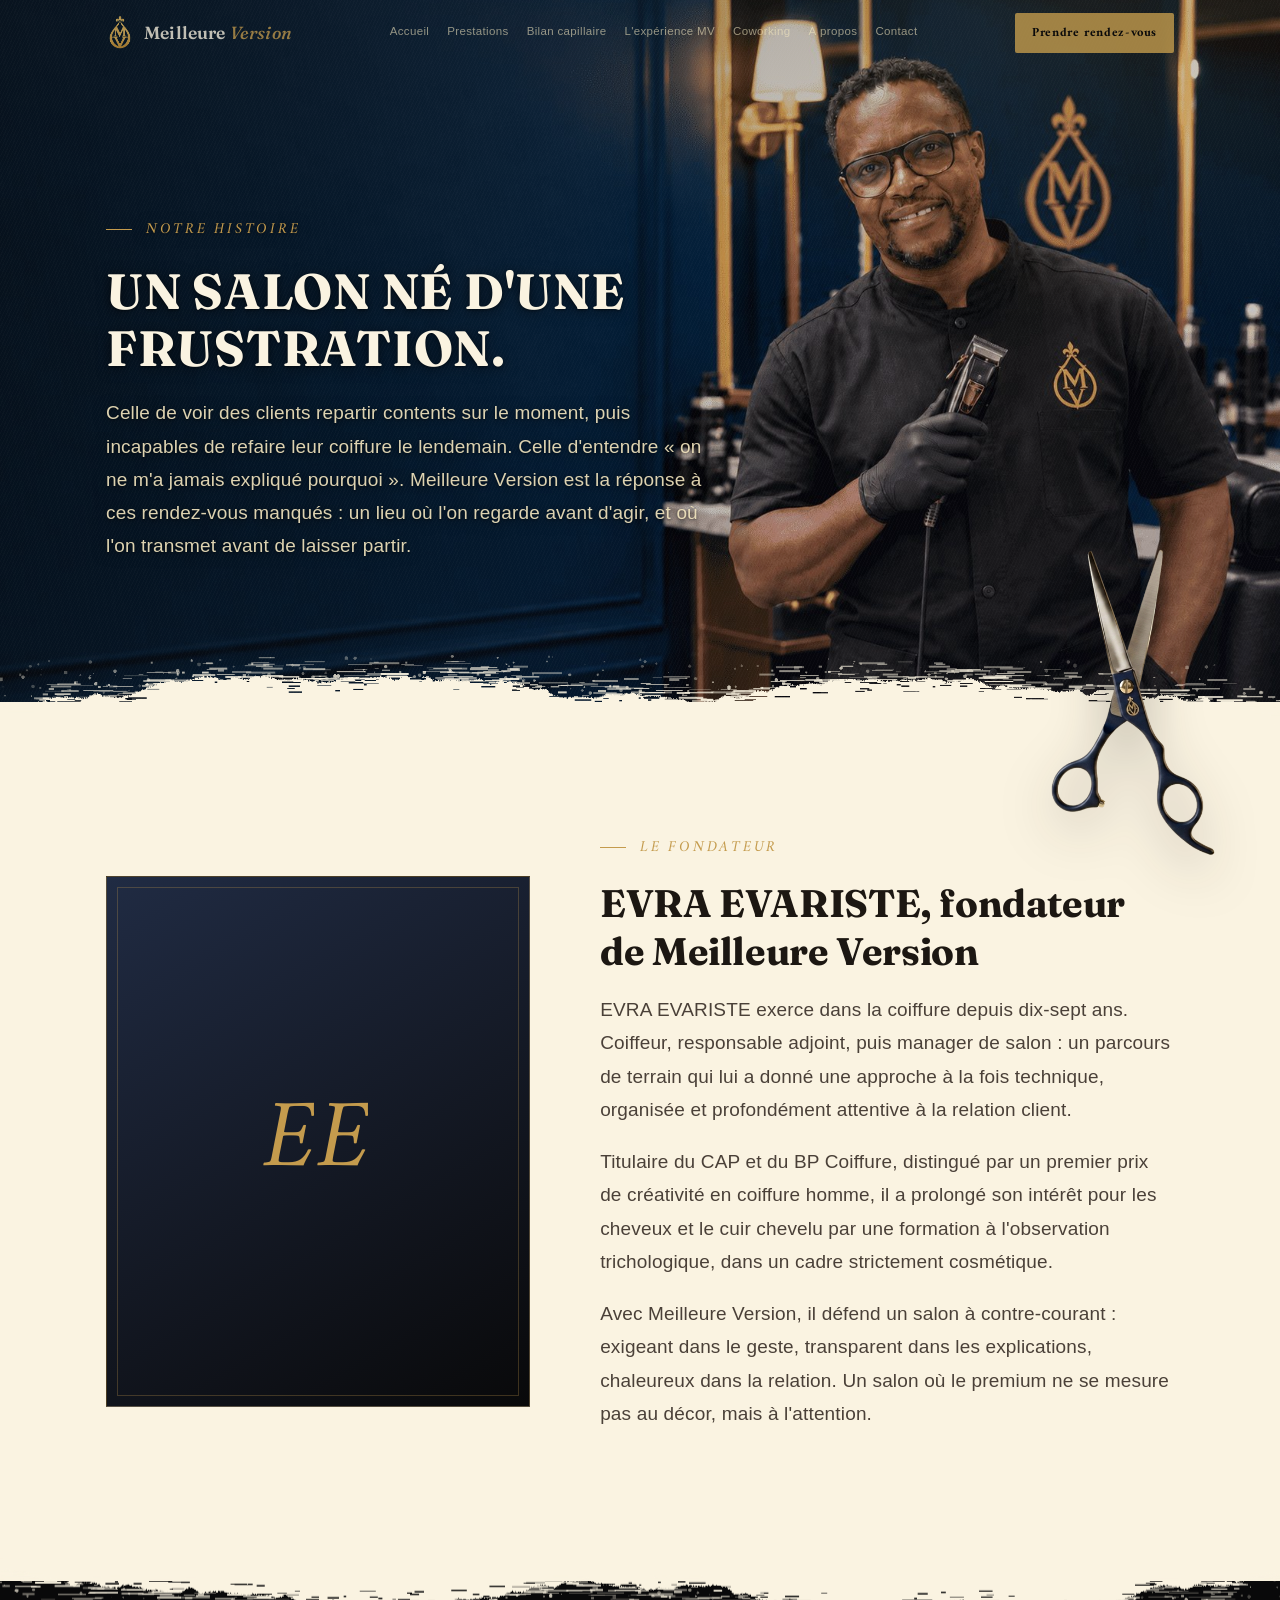
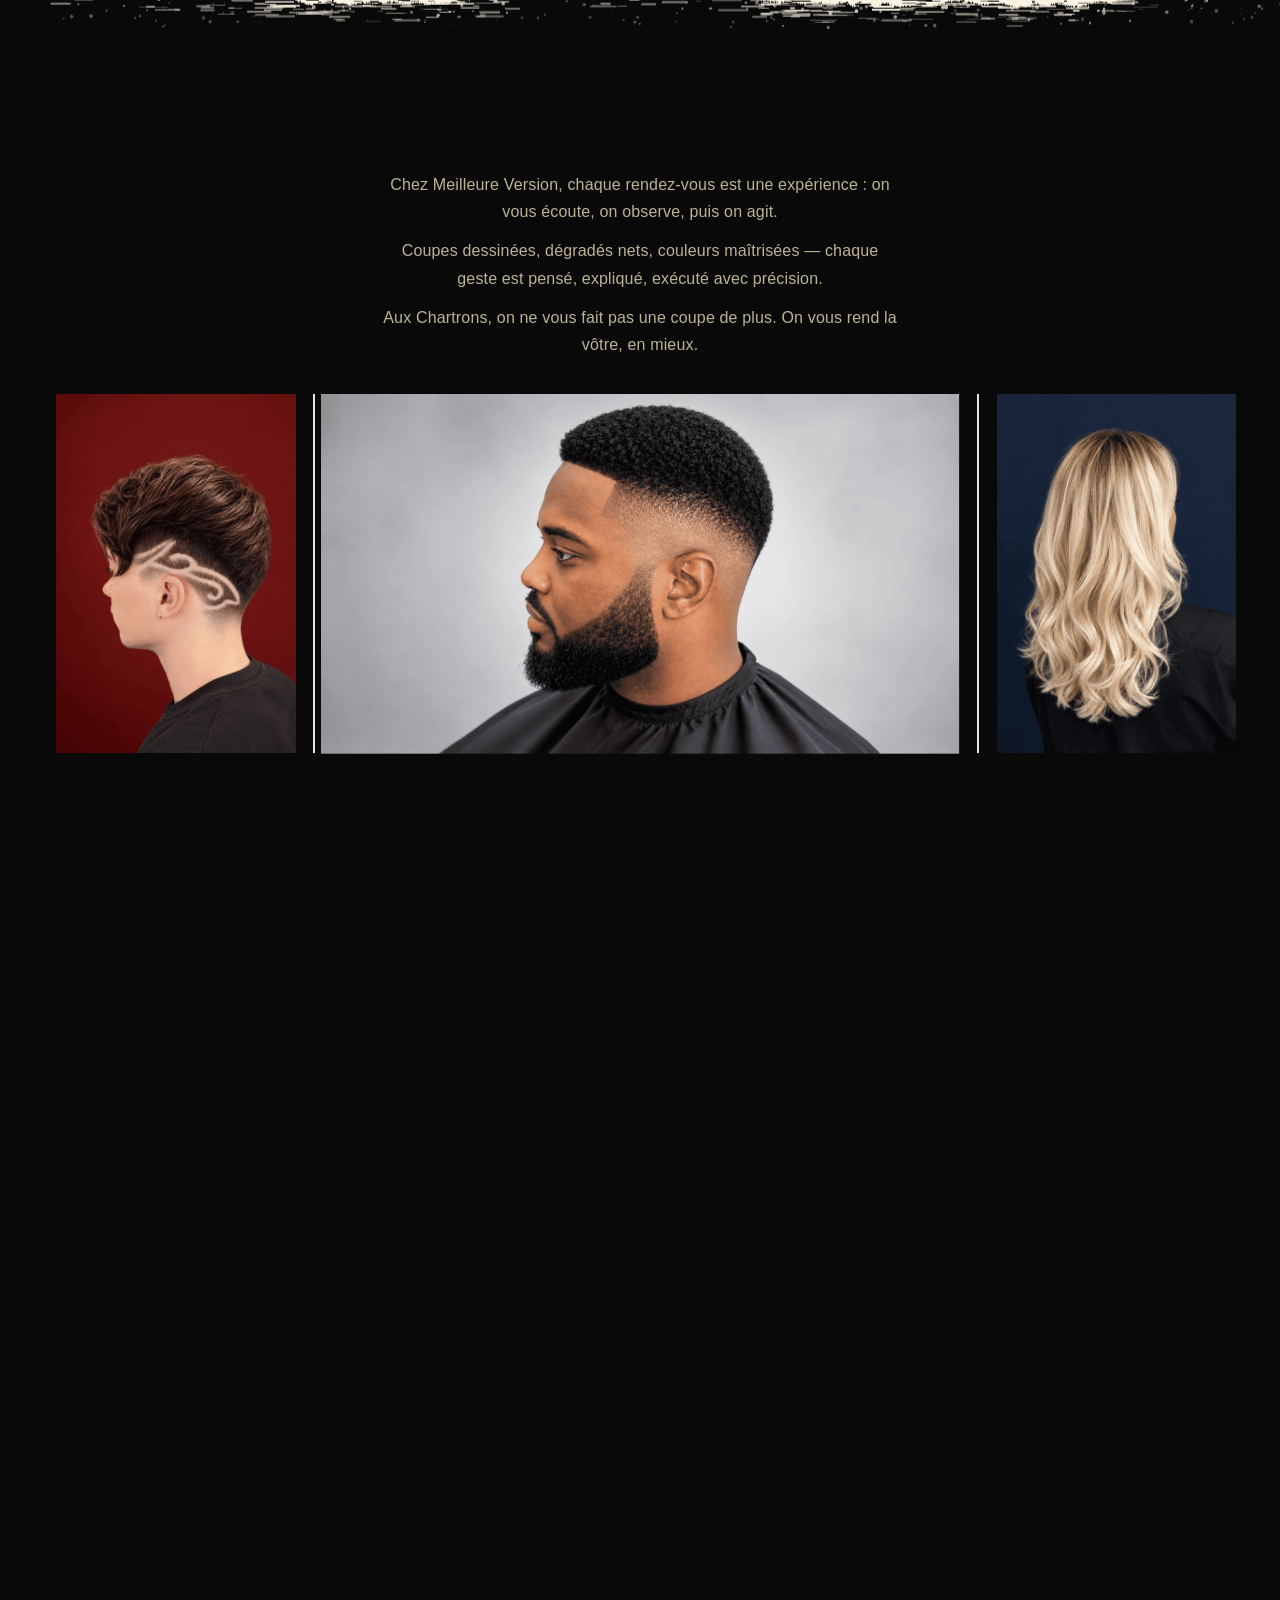
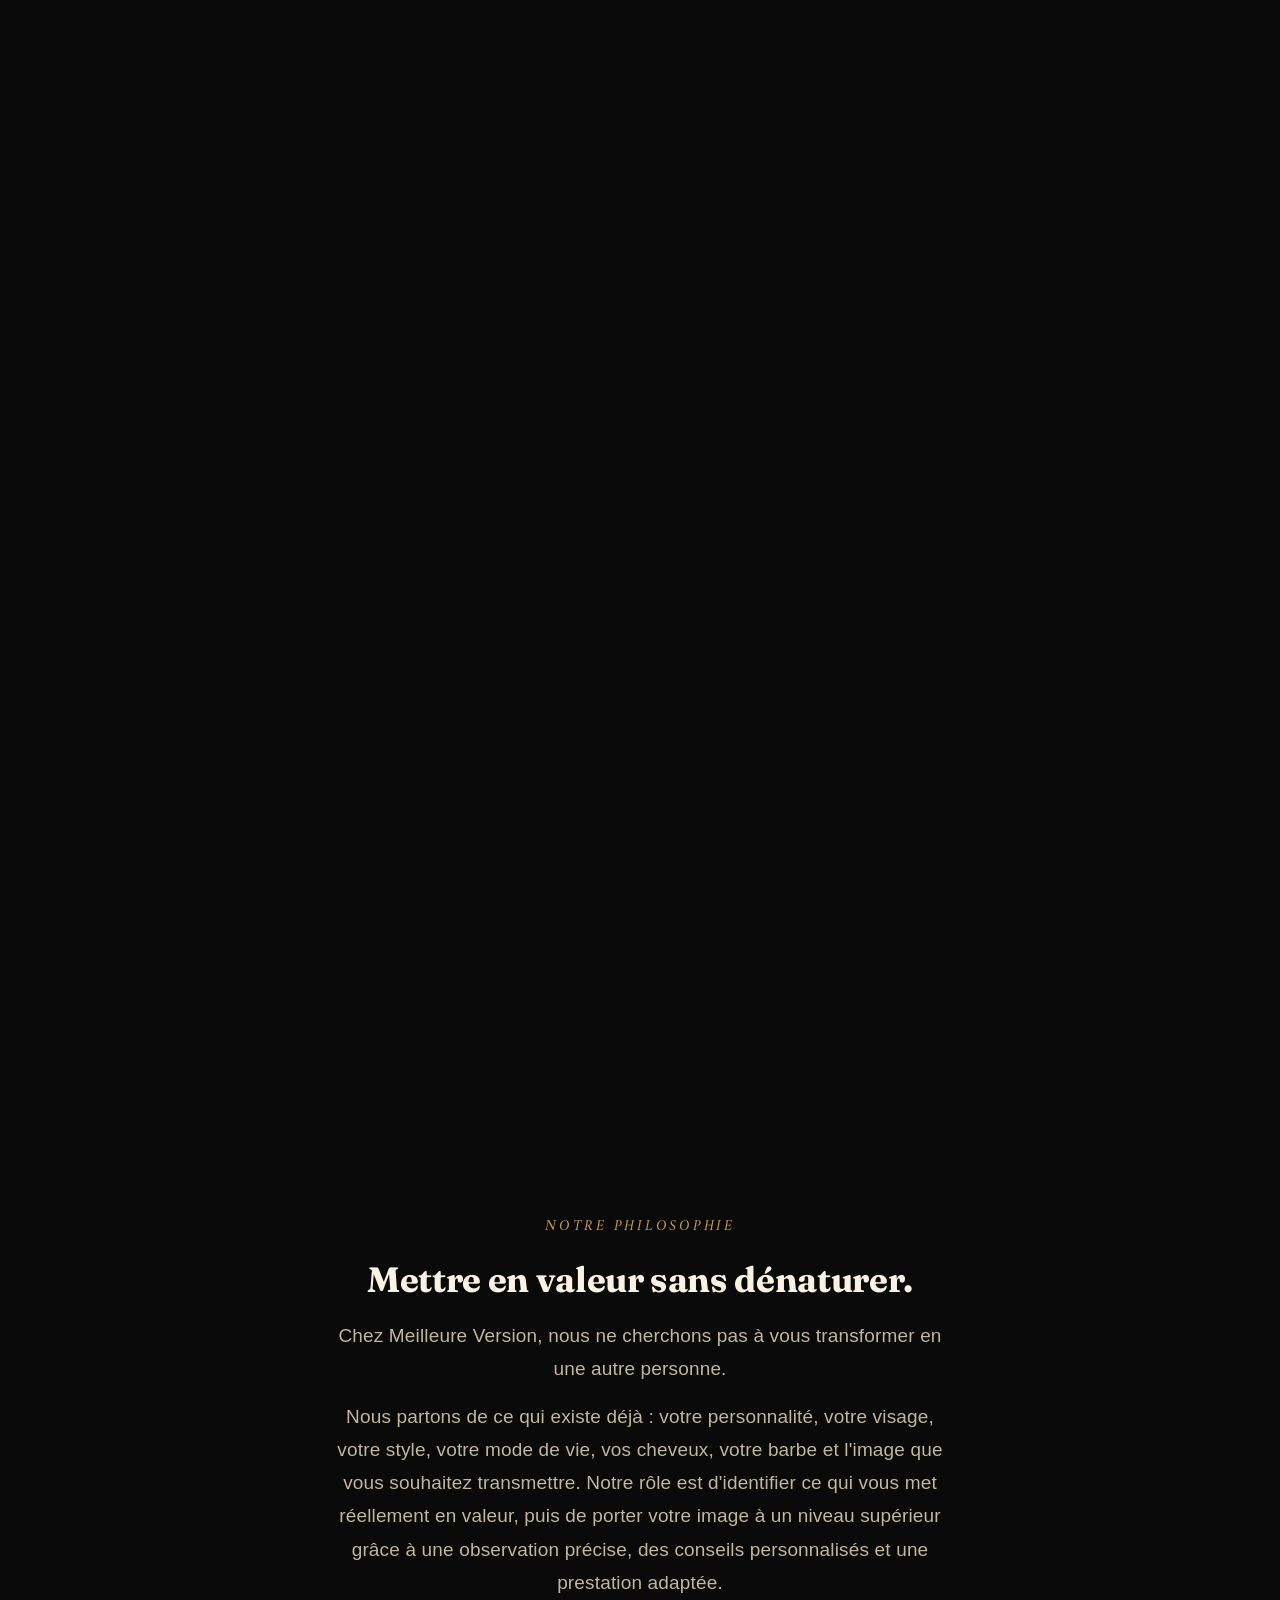
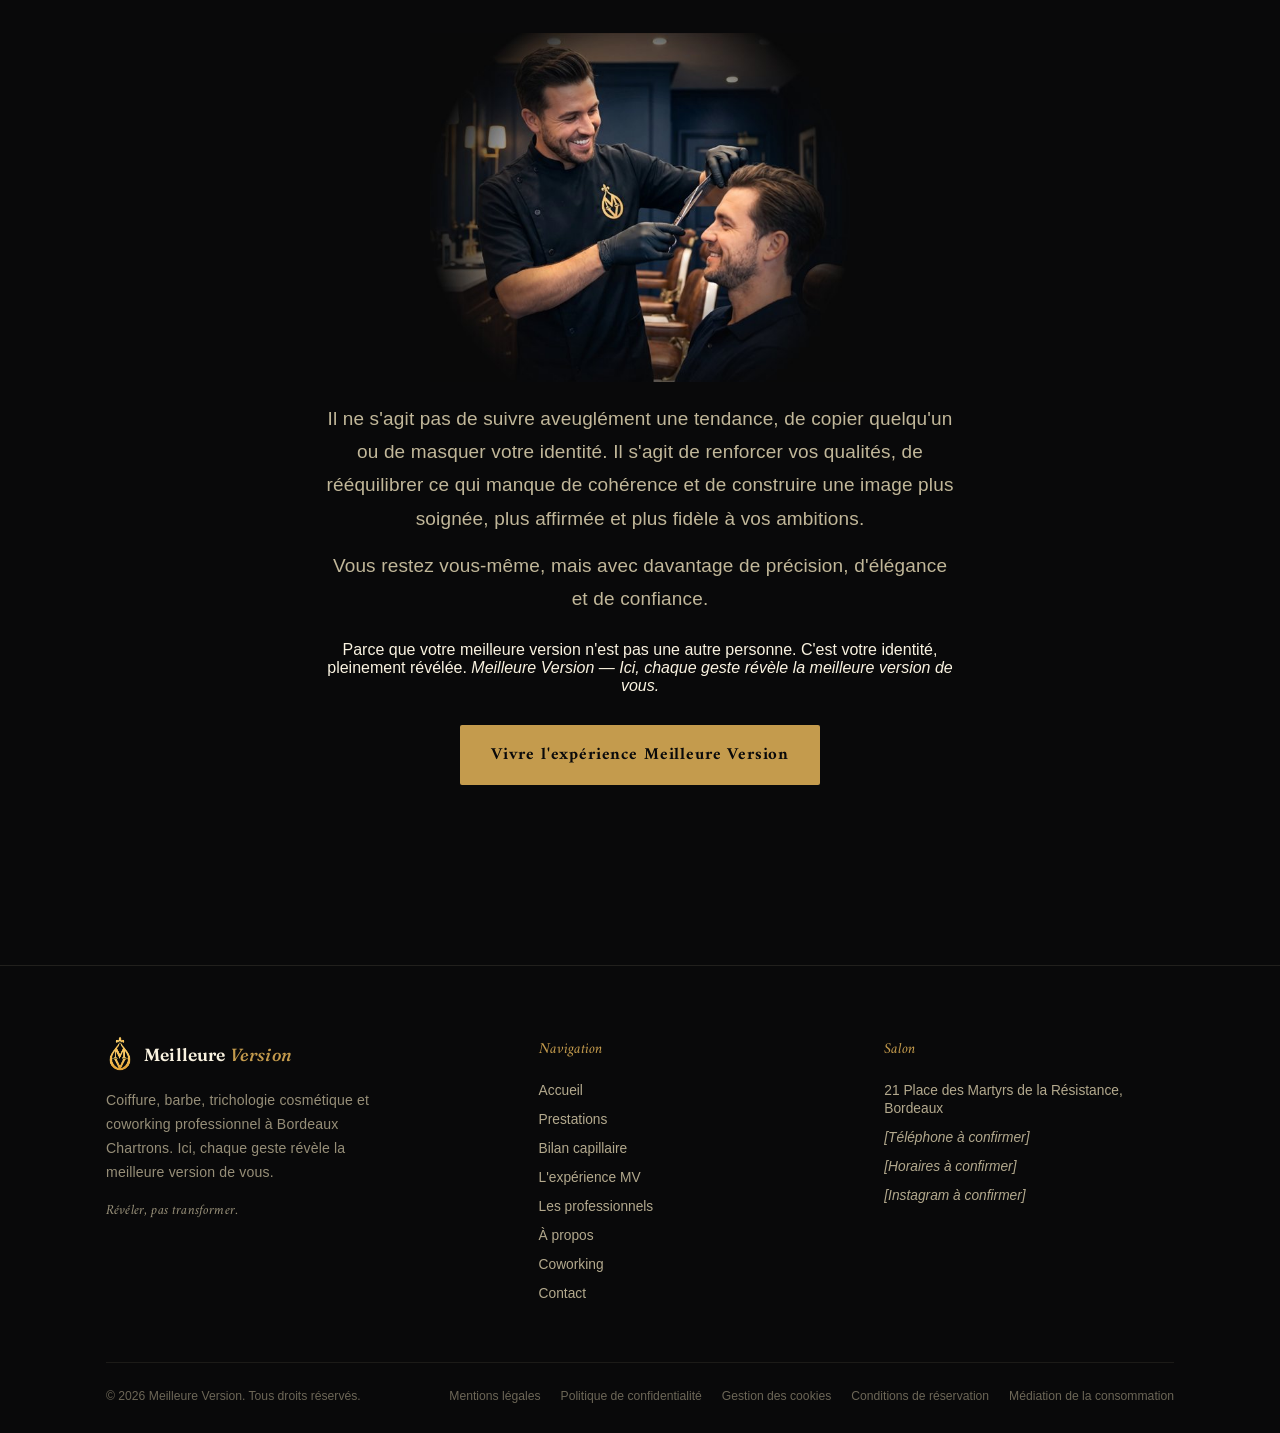
==== commit 02ae76c7: "Menu burger et photos plus visibles" ====
--- a/a-propos.html
+++ b/a-propos.html
@@ -171,6 +171,7 @@
 <script src="assets/reveal.js" defer></script>
 <script src="assets/promo.js" defer></script>
 
+<script src="assets/nav.js" defer></script>
 <script src="assets/booking.js" defer></script>
 </body>
 </html>
--- a/assets/style.css
+++ b/assets/style.css
@@ -159,7 +159,80 @@
     .brand img{width:24px;}
     .brand-word{font-size:.95rem;}
   }
-  .navtoggle{display:none;}
+  /* ---------- burger + full-screen menu (phones & tablets) ----------
+     assets/nav.js adds the button and builds the panel from the nav links */
+  .navtoggle{
+    display:none;
+    position:relative;z-index:2;
+    width:42px;height:42px;flex:none;
+    margin-left:4px;padding:0;
+    background:transparent;border:1px solid rgba(245,232,193,.28);border-radius:2px;
+    cursor:pointer;
+  }
+  .navtoggle span{
+    position:absolute;left:11px;right:11px;height:1.5px;
+    background:var(--ivoire-soft);
+    transition:transform .35s ease, opacity .25s ease, top .35s ease;
+  }
+  .navtoggle span:nth-child(1){top:14px;}
+  .navtoggle span:nth-child(2){top:20px;}
+  .navtoggle span:nth-child(3){top:26px;}
+  body.menu-open .navtoggle span:nth-child(1){top:20px;transform:rotate(45deg);}
+  body.menu-open .navtoggle span:nth-child(2){opacity:0;}
+  body.menu-open .navtoggle span:nth-child(3){top:20px;transform:rotate(-45deg);}
+  body.menu-open .navtoggle{border-color:rgba(196,155,77,.6);}
+
+  .mobile-menu{
+    position:fixed;inset:0;z-index:99;
+    display:flex;flex-direction:column;justify-content:space-between;
+    padding:96px clamp(24px,7vw,56px) 36px;
+    background:
+      radial-gradient(ellipse 80% 50% at 100% 0%, rgba(196,155,77,.14), transparent 60%),
+      linear-gradient(170deg,#0c0d10 0%,#09090A 55%,#141b2d 100%);
+    overflow-y:auto;
+    opacity:0;visibility:hidden;
+    transition:opacity .35s ease, visibility 0s linear .35s;
+  }
+  body.menu-open .mobile-menu{opacity:1;visibility:visible;transition:opacity .35s ease;}
+  body.menu-open{overflow:hidden;}
+  /* keep the bar readable above the open panel */
+  body.menu-open header{background:rgba(9,9,10,.96);backdrop-filter:none;box-shadow:none;}
+  body.menu-open header .brand img,body.menu-open header .brand-word{opacity:1;}
+  body.menu-open header .header-cta .btn-gold{background:var(--gold);}
+
+  .mobile-menu-links{display:flex;flex-direction:column;}
+  .mobile-menu-links a{
+    display:flex;align-items:baseline;justify-content:space-between;
+    padding:15px 0;
+    border-bottom:1px solid rgba(245,232,193,.12);
+    font-family:'Fraunces',serif;font-size:clamp(1.35rem,5.4vw,1.8rem);
+    color:var(--ivoire-soft);text-decoration:none;
+    opacity:0;transform:translateY(12px);
+    transition:opacity .4s ease, transform .4s ease, color .2s ease;
+  }
+  .mobile-menu-links a::after{
+    content:"→";font-family:'Amiri',serif;font-size:1.1rem;color:var(--gold);opacity:.55;
+  }
+  .mobile-menu-links a[aria-current="page"]{color:var(--gold-hi);}
+  .mobile-menu-links a[aria-current="page"]::after{opacity:1;}
+  .mobile-menu-links a:hover,.mobile-menu-links a:focus-visible{color:var(--gold-hi);}
+  body.menu-open .mobile-menu-links a{
+    opacity:1;transform:none;
+    transition-delay:calc(60ms + var(--i) * 45ms);
+  }
+  .mobile-menu-foot{margin-top:34px;}
+  .mobile-menu-foot .btn{display:flex;justify-content:center;width:100%;}
+  .mobile-menu-foot p{
+    margin-top:18px;text-align:center;
+    font-family:'Amiri',serif;font-style:italic;font-size:.98rem;line-height:1.5;
+    color:rgba(245,232,193,.6);
+  }
+  @media (max-width:1150px){
+    .navtoggle{display:block;}
+    .header-cta{margin-left:auto;}
+    header .container{gap:12px;}
+  }
+  @media (min-width:1151px){ .mobile-menu{display:none;} }
 
   /* ---------- hero with scroll-scrubbed video ----------
      .hero is a tall track; .hero-stage pins to the viewport while the page
@@ -1179,29 +1252,34 @@
 }
 .page-hero--photo::before{
   background:
-    radial-gradient(ellipse 900px 520px at 84% 0%, rgba(196,155,77,.16), transparent 62%),
-    repeating-linear-gradient(115deg, rgba(255,255,255,.022) 0px, rgba(255,255,255,.022) 1px, transparent 1px, transparent 3px),
-    linear-gradient(160deg, rgba(12,13,16,.78) 0%, rgba(10,11,13,.5) 45%, rgba(17,20,32,.6) 100%),
-    linear-gradient(90deg, rgba(9,9,10,.7) 0%, rgba(9,9,10,.4) 36%, rgba(9,9,10,0) 64%);
+    radial-gradient(ellipse 900px 520px at 84% 0%, rgba(196,155,77,.12), transparent 62%),
+    repeating-linear-gradient(115deg, rgba(255,255,255,.018) 0px, rgba(255,255,255,.018) 1px, transparent 1px, transparent 3px),
+    linear-gradient(160deg, rgba(12,13,16,.42) 0%, rgba(10,11,13,.2) 45%, rgba(17,20,32,.28) 100%),
+    linear-gradient(90deg, rgba(9,9,10,.5) 0%, rgba(9,9,10,.26) 36%, rgba(9,9,10,0) 60%);
 }
 /* busy photos (people across the whole frame, e.g. Coworking): same layers,
-   a deeper wash behind the copy */
+   a little more wash behind the copy */
 .page-hero--dense::before{
   background:
-    radial-gradient(ellipse 900px 520px at 84% 0%, rgba(196,155,77,.16), transparent 62%),
-    repeating-linear-gradient(115deg, rgba(255,255,255,.022) 0px, rgba(255,255,255,.022) 1px, transparent 1px, transparent 3px),
-    linear-gradient(160deg, rgba(12,13,16,.78) 0%, rgba(10,11,13,.5) 45%, rgba(17,20,32,.6) 100%),
-    linear-gradient(90deg, rgba(9,9,10,.9) 0%, rgba(9,9,10,.72) 40%, rgba(9,9,10,.15) 70%, rgba(9,9,10,0) 85%);
-}
+    radial-gradient(ellipse 900px 520px at 84% 0%, rgba(196,155,77,.12), transparent 62%),
+    repeating-linear-gradient(115deg, rgba(255,255,255,.018) 0px, rgba(255,255,255,.018) 1px, transparent 1px, transparent 3px),
+    linear-gradient(160deg, rgba(12,13,16,.42) 0%, rgba(10,11,13,.2) 45%, rgba(17,20,32,.28) 100%),
+    linear-gradient(90deg, rgba(9,9,10,.66) 0%, rgba(9,9,10,.46) 40%, rgba(9,9,10,.08) 70%, rgba(9,9,10,0) 85%);
+}
+/* lighter veil, so the copy carries its own soft shadow to stay legible */
+.page-hero--photo h1,
+.page-hero--photo .lede,
+.page-hero--photo .eyebrow{text-shadow:0 2px 14px rgba(0,0,0,.6),0 1px 3px rgba(0,0,0,.5);}
+.page-hero--photo .lede{color:rgba(245,232,193,.9);}
 .page-hero--photo .container{max-width:1180px;width:100%;}
 .page-hero--photo .container > *{max-width:600px;}
 @media (max-width:760px){
   .page-hero--photo{background-position:72% center;min-height:0;}
-  .page-hero--photo::before{
+  .page-hero--photo::before,
+  .page-hero--dense::before{
     background:
-      radial-gradient(ellipse 600px 420px at 84% 0%, rgba(196,155,77,.16), transparent 62%),
-      repeating-linear-gradient(115deg, rgba(255,255,255,.022) 0px, rgba(255,255,255,.022) 1px, transparent 1px, transparent 3px),
-      linear-gradient(160deg, rgba(12,13,16,.86) 0%, rgba(10,11,13,.74) 45%, rgba(17,20,32,.84) 100%);
+      radial-gradient(ellipse 600px 420px at 84% 0%, rgba(196,155,77,.12), transparent 62%),
+      linear-gradient(180deg, rgba(9,9,10,.5) 0%, rgba(9,9,10,.4) 50%, rgba(9,9,10,.58) 100%);
   }
 }
 
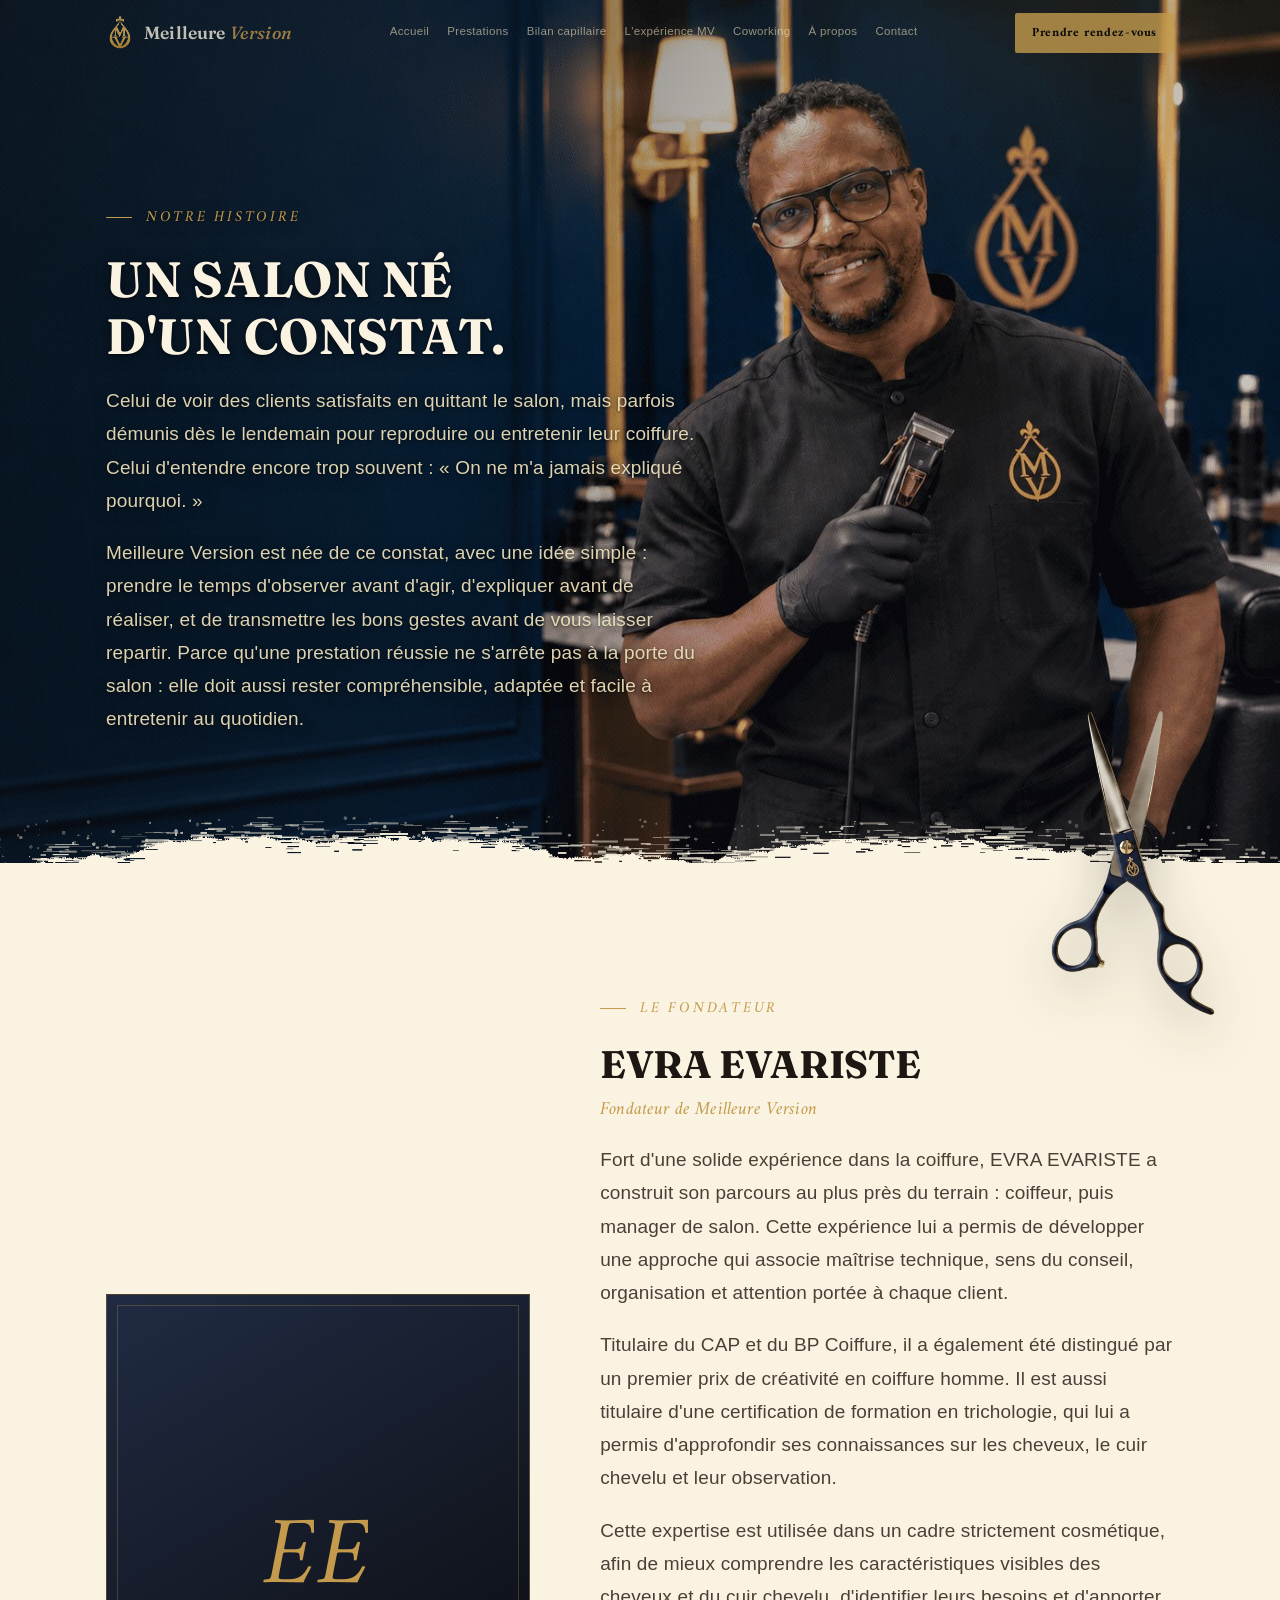
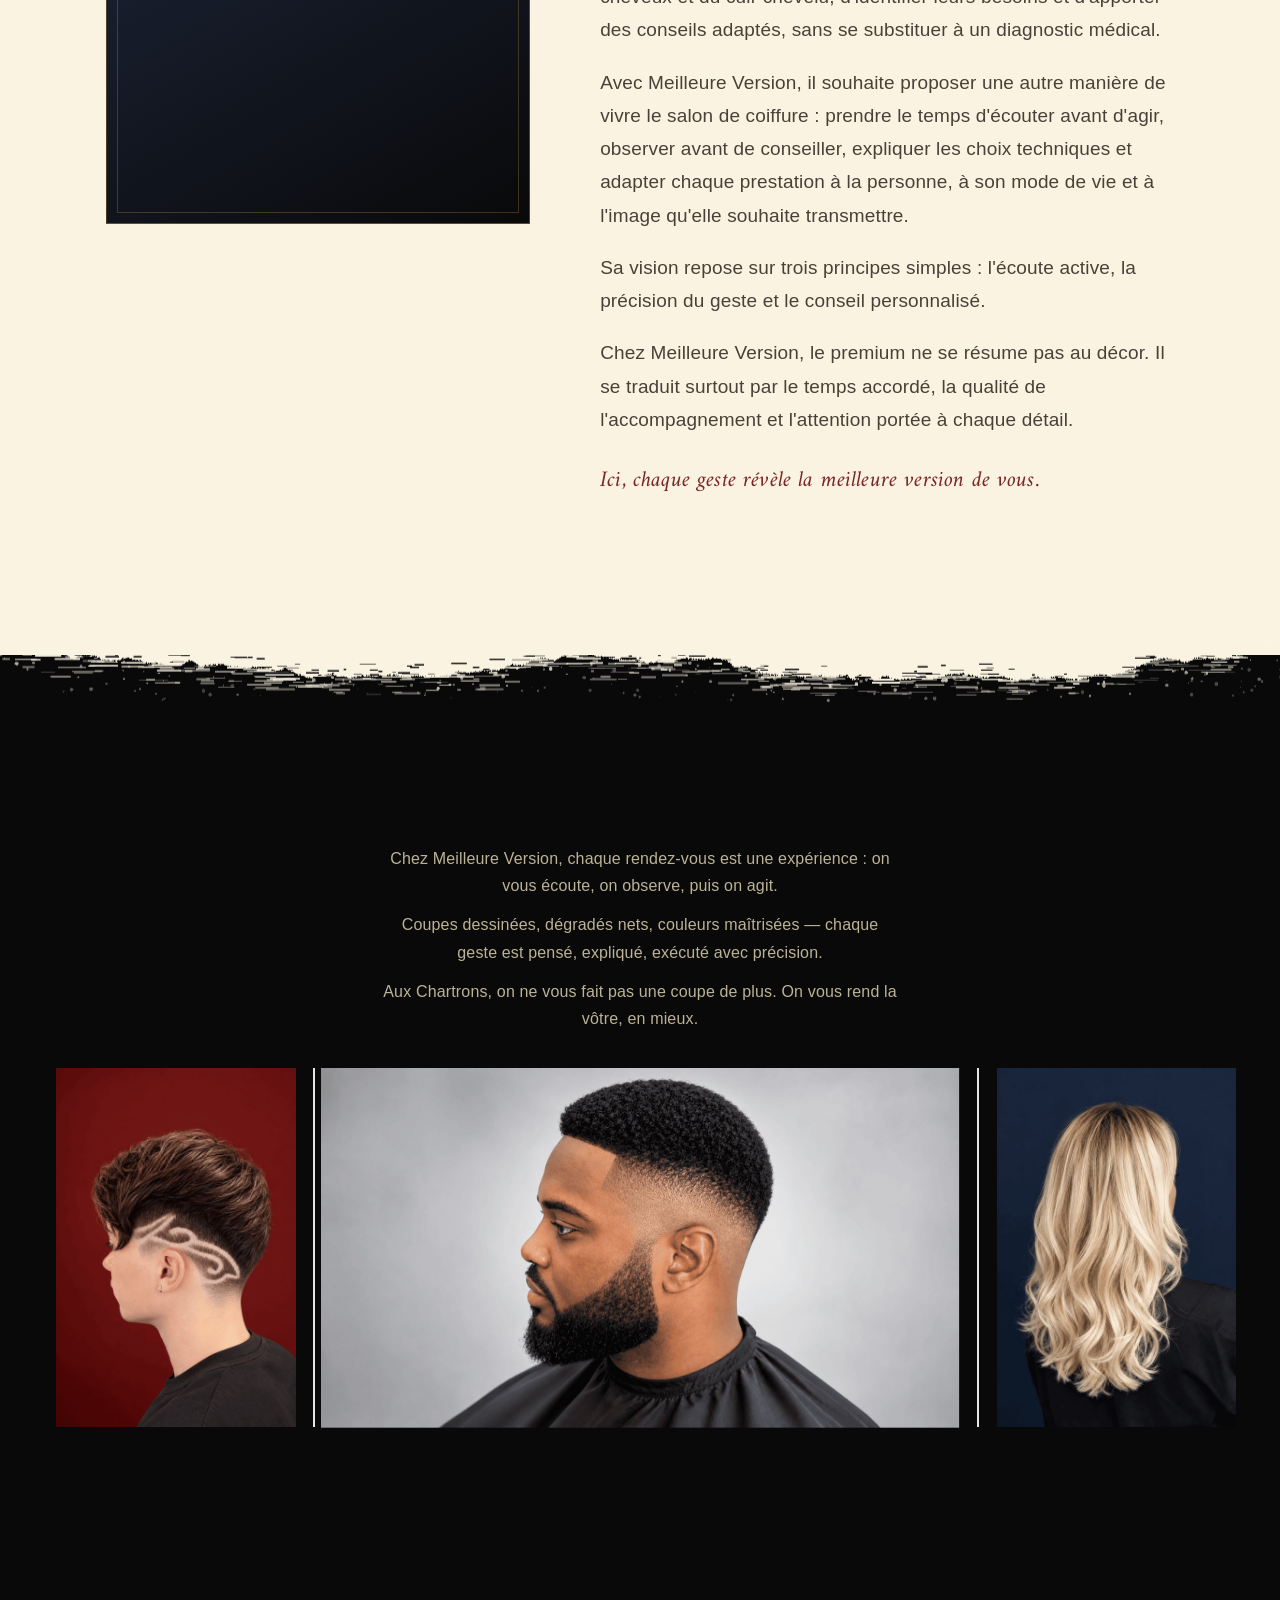
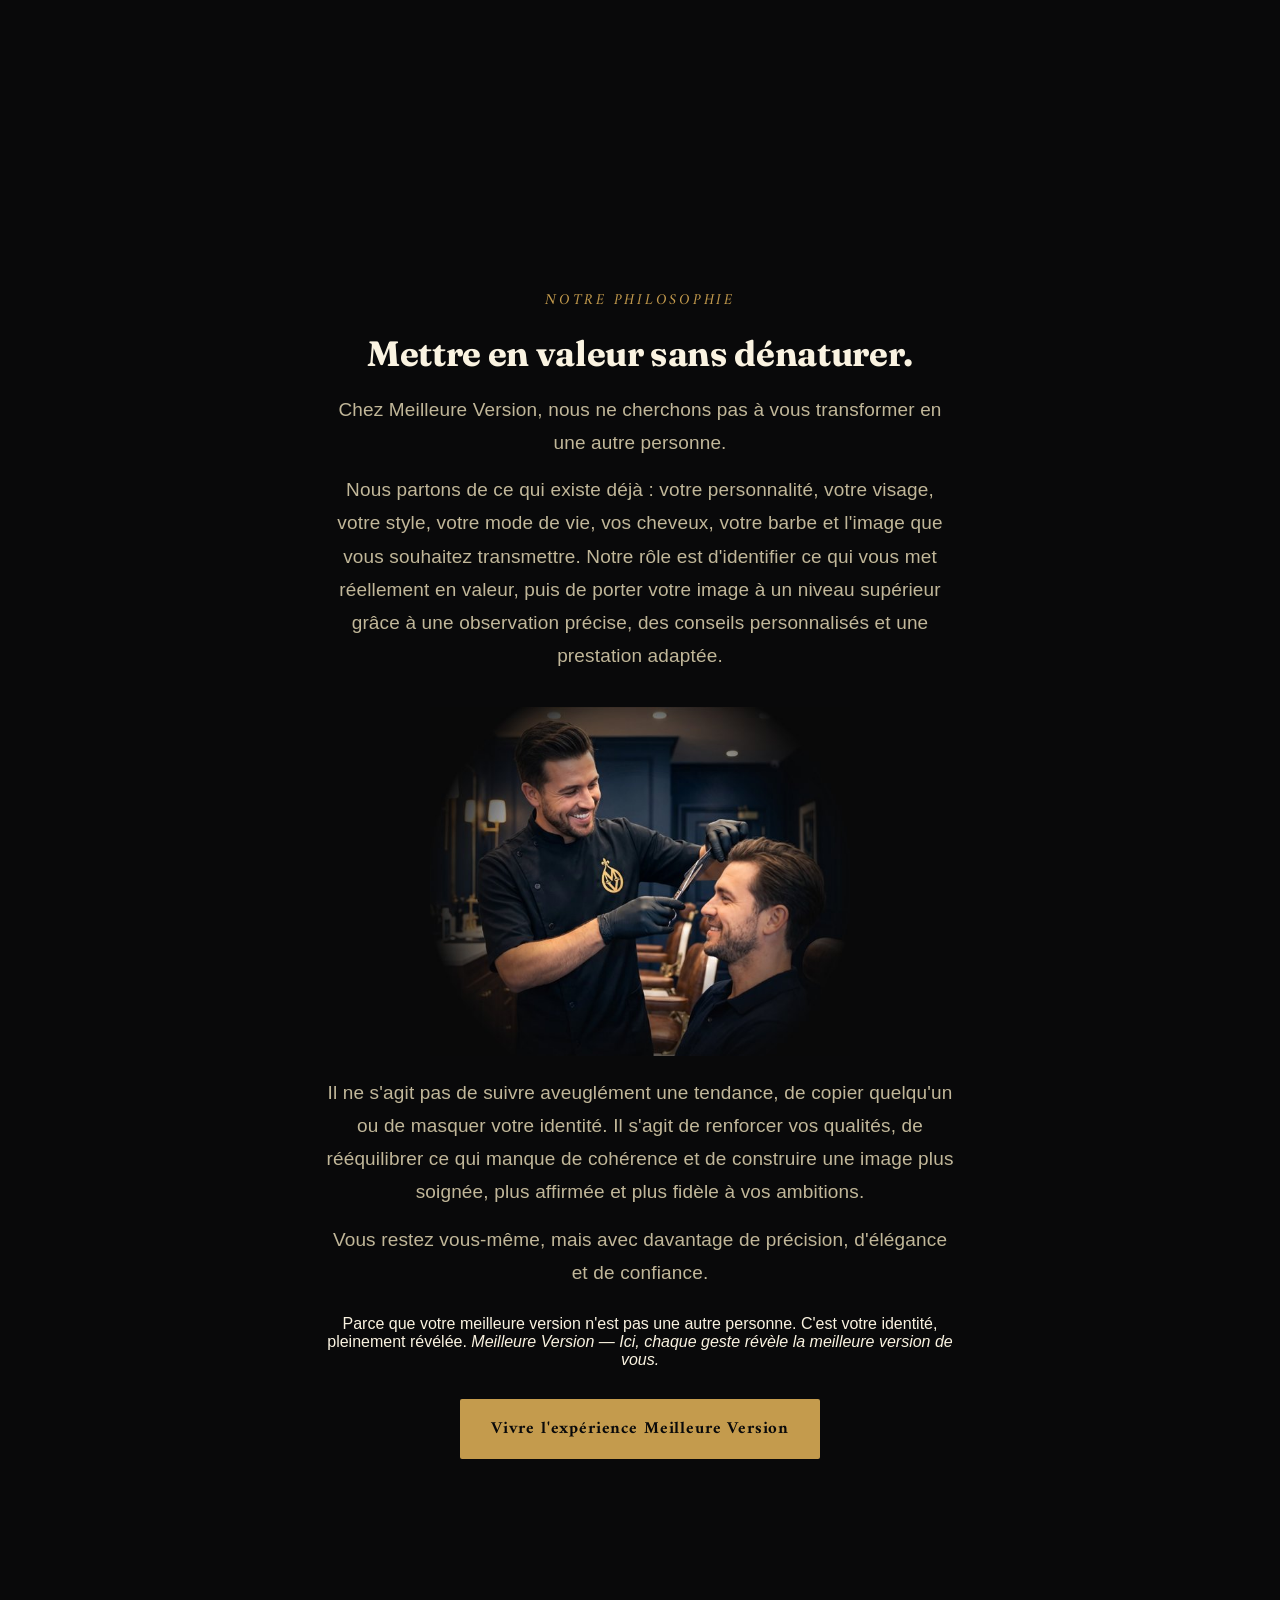
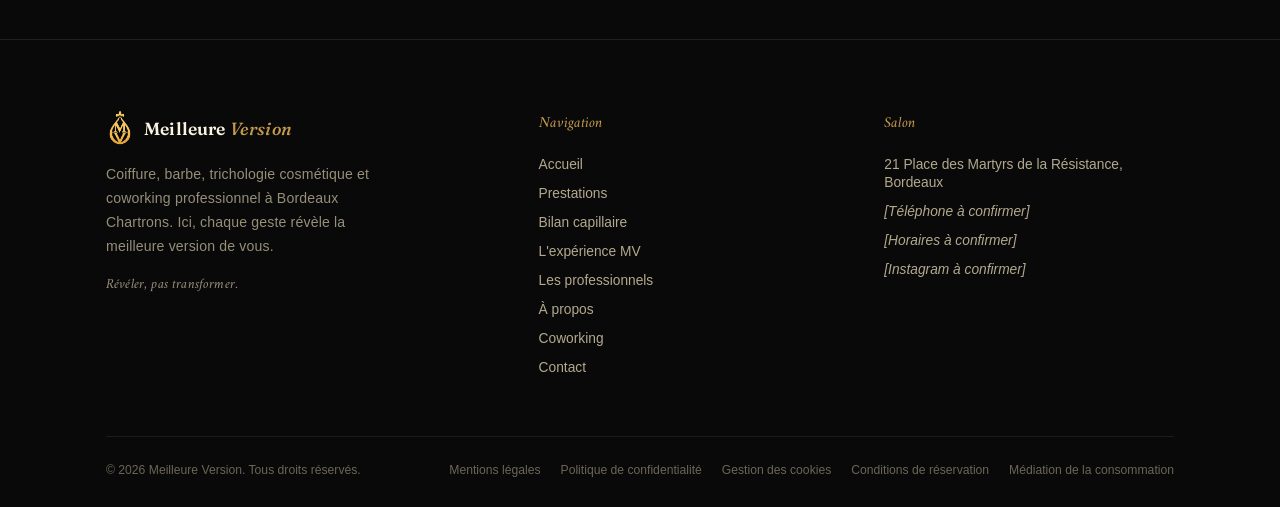
==== commit 5aceb3c6: "Correctifs textes : bilan, experience, a propos, contact" ====
--- a/a-propos.html
+++ b/a-propos.html
@@ -39,8 +39,9 @@
 <section class="page-hero page-hero--photo" style="background-image:url('assets/apropos-hero2.jpg')">
   <div class="container">
     <div class="eyebrow">Notre histoire</div>
-    <h1>Un salon né d'une frustration.</h1>
-    <p class="lede">Celle de voir des clients repartir contents sur le moment, puis incapables de refaire leur coiffure le lendemain. Celle d'entendre «&nbsp;on ne m'a jamais expliqué pourquoi&nbsp;». Meilleure Version est la réponse à ces rendez-vous manqués&nbsp;: un lieu où l'on regarde avant d'agir, et où l'on transmet avant de laisser partir.</p>
+    <h1>Un salon né d'un constat.</h1>
+    <p class="lede">Celui de voir des clients satisfaits en quittant le salon, mais parfois démunis dès le lendemain pour reproduire ou entretenir leur coiffure. Celui d'entendre encore trop souvent&nbsp;: «&nbsp;On ne m'a jamais expliqué pourquoi.&nbsp;»</p>
+    <p class="lede" style="margin-top:12px;">Meilleure Version est née de ce constat, avec une idée simple&nbsp;: prendre le temps d'observer avant d'agir, d'expliquer avant de réaliser, et de transmettre les bons gestes avant de vous laisser repartir. Parce qu'une prestation réussie ne s'arrête pas à la porte du salon&nbsp;: elle doit aussi rester compréhensible, adaptée et facile à entretenir au quotidien.</p>
     
   </div>
 </section>
@@ -54,10 +55,15 @@
       <div class="founder-mark"><span class="initials">EE</span></div>
       <div>
         <div class="eyebrow">Le fondateur</div>
-        <h2 style="margin-top:18px;font-size:clamp(1.8rem,3vw,2.4rem);">EVRA EVARISTE, fondateur de Meilleure Version</h2>
-        <p class="lede" style="margin-top:18px;">EVRA EVARISTE exerce dans la coiffure depuis dix-sept ans. Coiffeur, responsable adjoint, puis manager de salon&nbsp;: un parcours de terrain qui lui a donné une approche à la fois technique, organisée et profondément attentive à la relation client.</p>
-        <p class="lede" style="margin-top:14px;">Titulaire du CAP et du BP Coiffure, distingué par un premier prix de créativité en coiffure homme, il a prolongé son intérêt pour les cheveux et le cuir chevelu par une formation à l'observation trichologique, dans un cadre strictement cosmétique.</p>
-        <p class="lede" style="margin-top:14px;">Avec Meilleure Version, il défend un salon à contre-courant&nbsp;: exigeant dans le geste, transparent dans les explications, chaleureux dans la relation. Un salon où le premium ne se mesure pas au décor, mais à l'attention.</p>
+        <h2 style="margin-top:18px;font-size:clamp(1.8rem,3vw,2.4rem);">EVRA EVARISTE</h2>
+        <p class="founder-role">Fondateur de Meilleure Version</p>
+        <p class="lede" style="margin-top:18px;">Fort d'une solide expérience dans la coiffure, EVRA EVARISTE a construit son parcours au plus près du terrain&nbsp;: coiffeur, puis manager de salon. Cette expérience lui a permis de développer une approche qui associe maîtrise technique, sens du conseil, organisation et attention portée à chaque client.</p>
+        <p class="lede" style="margin-top:14px;">Titulaire du CAP et du BP Coiffure, il a également été distingué par un premier prix de créativité en coiffure homme. Il est aussi titulaire d'une certification de formation en trichologie, qui lui a permis d'approfondir ses connaissances sur les cheveux, le cuir chevelu et leur observation.</p>
+        <p class="lede" style="margin-top:14px;">Cette expertise est utilisée dans un cadre strictement cosmétique, afin de mieux comprendre les caractéristiques visibles des cheveux et du cuir chevelu, d'identifier leurs besoins et d'apporter des conseils adaptés, sans se substituer à un diagnostic médical.</p>
+        <p class="lede" style="margin-top:14px;">Avec Meilleure Version, il souhaite proposer une autre manière de vivre le salon de coiffure&nbsp;: prendre le temps d'écouter avant d'agir, observer avant de conseiller, expliquer les choix techniques et adapter chaque prestation à la personne, à son mode de vie et à l'image qu'elle souhaite transmettre.</p>
+        <p class="lede" style="margin-top:14px;">Sa vision repose sur trois principes simples&nbsp;: l'écoute active, la précision du geste et le conseil personnalisé.</p>
+        <p class="lede" style="margin-top:14px;">Chez Meilleure Version, le premium ne se résume pas au décor. Il se traduit surtout par le temps accordé, la qualité de l'accompagnement et l'attention portée à chaque détail.</p>
+        <p class="closing-line">Ici, chaque geste révèle la meilleure version de vous.</p>
       </div>
     </div>
   </div>
--- a/assets/style.css
+++ b/assets/style.css
@@ -267,11 +267,14 @@
     position:absolute;inset:0;
     pointer-events:none;
     background:
-      linear-gradient(100deg, rgba(9,9,10,.9) 0%, rgba(9,9,10,.72) 38%, rgba(9,9,10,.3) 70%, rgba(9,9,10,.5) 100%),
-      radial-gradient(ellipse 900px 600px at 82% 8%, rgba(196,155,77,.18), transparent 60%),
-      radial-gradient(ellipse 700px 500px at 8% 100%, rgba(32,43,67,.75), transparent 62%),
-      repeating-linear-gradient(115deg, rgba(255,255,255,.022) 0px, rgba(255,255,255,.022) 1px, transparent 1px, transparent 3px);
-  }
+      linear-gradient(100deg, rgba(9,9,10,.62) 0%, rgba(9,9,10,.42) 38%, rgba(9,9,10,.1) 70%, rgba(9,9,10,.22) 100%),
+      radial-gradient(ellipse 900px 600px at 82% 8%, rgba(196,155,77,.12), transparent 60%),
+      radial-gradient(ellipse 700px 500px at 8% 100%, rgba(32,43,67,.45), transparent 62%),
+      repeating-linear-gradient(115deg, rgba(255,255,255,.018) 0px, rgba(255,255,255,.018) 1px, transparent 1px, transparent 3px);
+  }
+  /* lighter veil: the copy over the film carries its own soft shadow */
+  .hero-inner h1,.hero-inner .lede,.hero-inner .eyebrow,.hero-inner .trust-line,
+  .hero-msg{text-shadow:0 2px 14px rgba(0,0,0,.6),0 1px 3px rgba(0,0,0,.5);}
   /* offset the fixed bar so the closing block never sits underneath it */
   .hero .container{position:relative;z-index:3;padding-top:76px;}
   .hero-cue{
@@ -356,6 +359,7 @@
     margin-top:18px;
     font-size:1.02rem;
     max-width:50ch;
+    color:rgba(245,232,193,.9);
   }
   .hero-cta{display:flex;gap:14px;flex-wrap:wrap;margin-top:26px;}
   .hero .hero-cta .btn{padding:7px 14px;font-size:.74rem;letter-spacing:.03em;}
@@ -366,7 +370,7 @@
     align-items:center;
     gap:14px;
     font-size:.92rem;
-    color:rgba(245,232,193,.6);
+    color:rgba(245,232,193,.82);
     font-style:italic;
     font-family:'Amiri',serif;
   }
@@ -1130,8 +1134,8 @@
   @media (max-width:900px){
     .hero-scrim{
       background:
-        linear-gradient(180deg, rgba(9,9,10,.82) 0%, rgba(9,9,10,.7) 45%, rgba(9,9,10,.8) 100%),
-        radial-gradient(ellipse 700px 500px at 80% 6%, rgba(196,155,77,.15), transparent 62%),
+        linear-gradient(180deg, rgba(9,9,10,.55) 0%, rgba(9,9,10,.42) 45%, rgba(9,9,10,.6) 100%),
+        radial-gradient(ellipse 700px 500px at 80% 6%, rgba(196,155,77,.12), transparent 62%),
         repeating-linear-gradient(115deg, rgba(255,255,255,.022) 0px, rgba(255,255,255,.022) 1px, transparent 1px, transparent 3px);
     }
   }
@@ -1780,3 +1784,77 @@
   .frame-copy .lede{margin-left:auto !important;margin-right:auto !important;}
   .frame-copy .hero-cta{justify-content:center;align-items:center;}
 }
+
+/* ---------- content update (correctifs) ---------- */
+/* bilan: each item has a title and a line of explanation */
+.bilan-points--detail{gap:18px;}
+.bilan-points--detail li span{display:block;}
+.bilan-points--detail li strong{
+  display:block;margin-bottom:3px;
+  font-family:'Fraunces',serif;font-weight:600;font-size:1.02rem;color:var(--ivoire-soft);
+}
+.sec-dark .bilan-points--detail li{color:rgba(245,232,193,.74);}
+.bilan-goal{
+  margin-top:26px;
+  font-family:'Amiri',serif;font-style:italic;font-size:1.12rem;color:var(--gold-hi);
+}
+/* bilan: the eight questions */
+.question-list{
+  list-style:none;margin:0 auto;padding:0;max-width:960px;
+  display:grid;grid-template-columns:1fr 1fr;gap:14px 22px;
+}
+.question-list li{
+  position:relative;padding:18px 20px 18px 54px;
+  background:#fff;border:1px solid rgba(28,23,18,.1);border-radius:2px;
+  font-size:1rem;line-height:1.55;color:var(--ink);
+}
+.question-list li::before{
+  content:"?";position:absolute;left:18px;top:15px;
+  width:24px;height:24px;border-radius:50%;
+  display:flex;align-items:center;justify-content:center;
+  background:var(--gold);color:var(--noir);
+  font-family:'Fraunces',serif;font-weight:700;font-size:.9rem;
+}
+@media (max-width:760px){.question-list{grid-template-columns:1fr;}}
+/* shared closing line */
+.closing-line{
+  margin-top:26px;
+  font-family:'Amiri',serif;font-style:italic;font-size:clamp(1.15rem,2vw,1.4rem);
+  color:var(--bordeaux);
+}
+.sec-dark .closing-line,.sec-navy .closing-line{color:var(--gold-hi);}
+/* founder title line */
+.founder-role{
+  margin-top:6px;
+  font-family:'Amiri',serif;font-style:italic;font-size:1.15rem;color:var(--gold);
+}
+/* expérience: intro before the engagements, 7 cards */
+.exp-intro{max-width:760px;margin:0 0 clamp(50px,6vw,72px);}
+.exp-intro .lede + .lede{margin-top:14px;}
+.eng-card p + p{margin-top:10px;}
+.eng-punch{
+  display:block;font-family:'Amiri',serif;font-size:1.05rem;color:var(--bordeaux);
+}
+.eng-grid--7 .eng-card:last-child{grid-column:1 / -1;}
+@media (max-width:920px){ .eng-grid--7 .eng-card:last-child{grid-column:1 / -1;} }
+@media (max-width:560px){ .eng-grid--7 .eng-card:last-child{grid-column:auto;} }
+/* contact: reasons to write */
+.contact-reasons{
+  list-style:none;margin:0 0 20px;padding:0;
+  display:grid;grid-template-columns:1fr 1fr;gap:12px;
+}
+.contact-reasons li{
+  padding:16px 18px;border-left:2px solid var(--gold);
+  background:rgba(196,155,77,.07);
+  font-size:.94rem;line-height:1.55;color:var(--ink-soft);
+}
+.contact-reasons li strong{
+  display:block;margin-bottom:3px;
+  font-family:'Fraunces',serif;font-weight:600;font-size:1rem;color:var(--ink);
+}
+.contact-planity{
+  margin:0 0 34px;
+  font-family:'Amiri',serif;font-style:italic;font-size:1.08rem;color:var(--bordeaux);
+}
+.contact-planity a{color:inherit;}
+@media (max-width:760px){.contact-reasons{grid-template-columns:1fr;}}
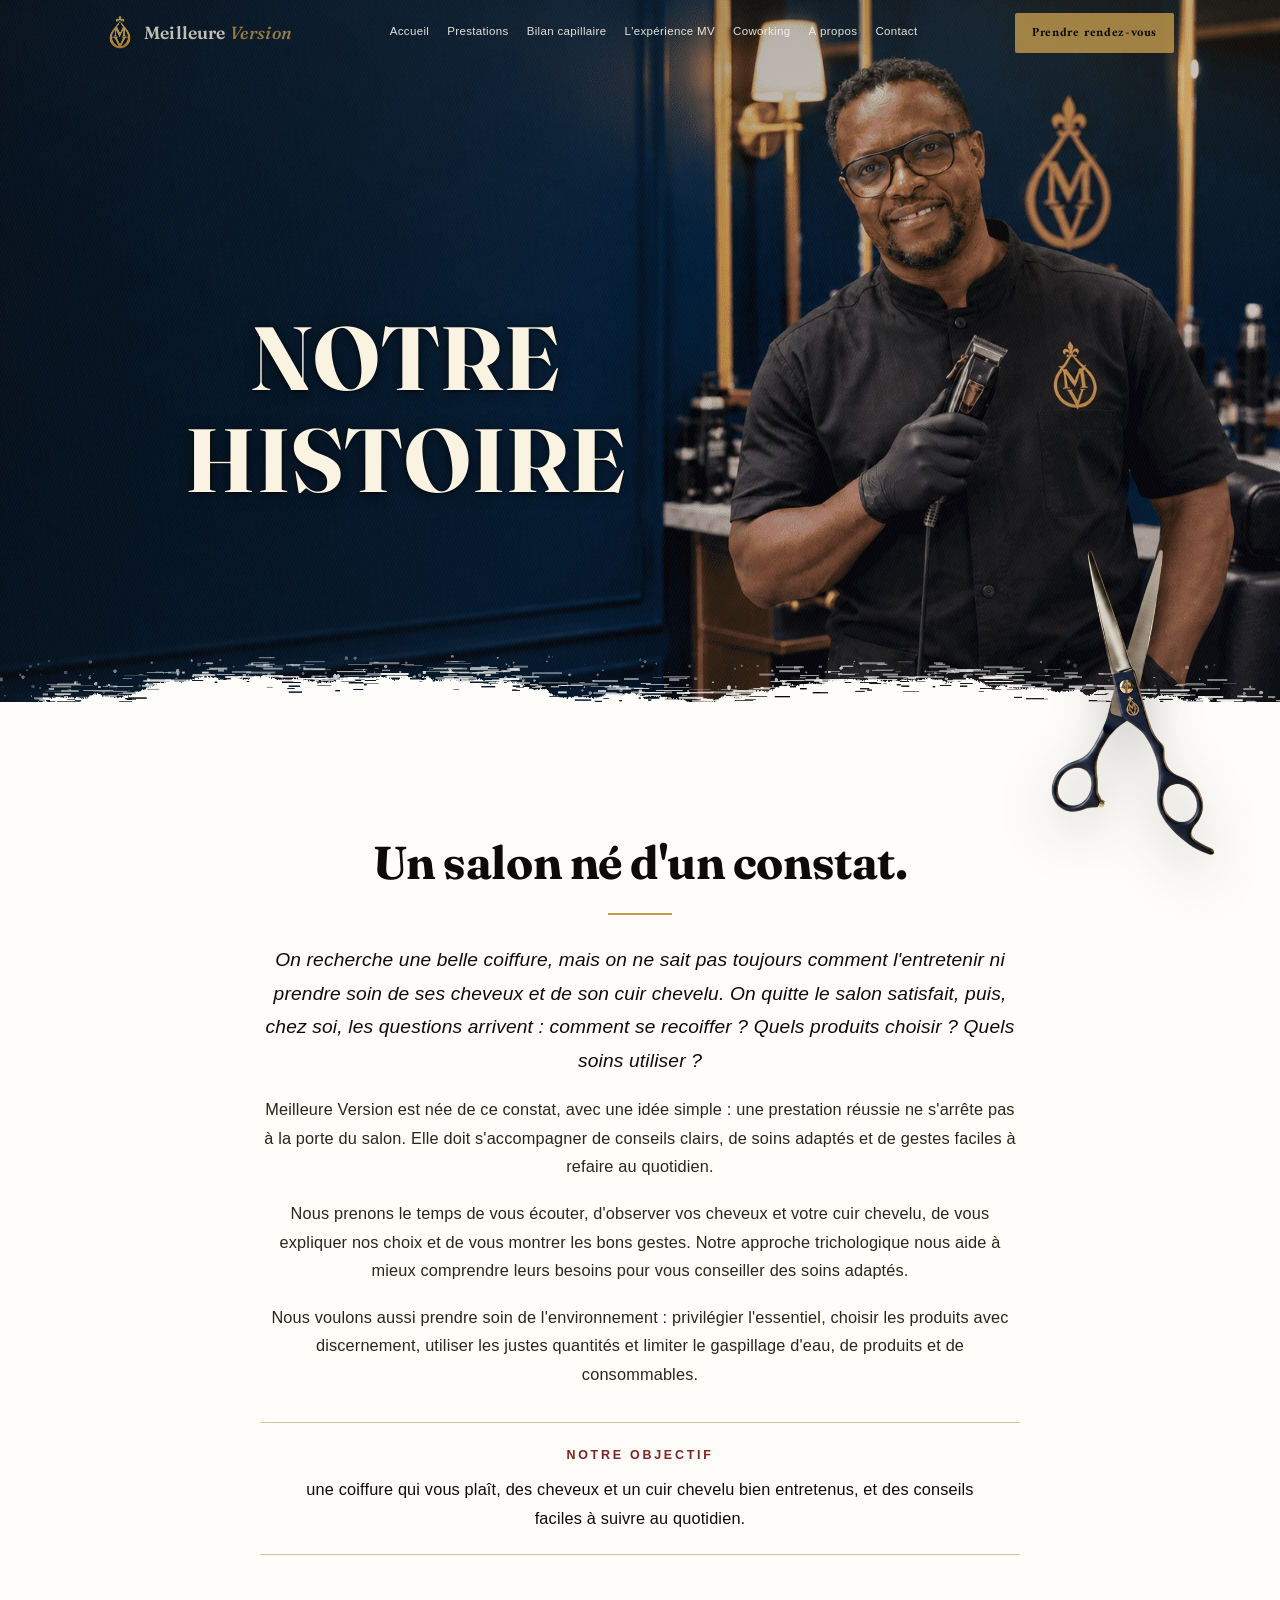
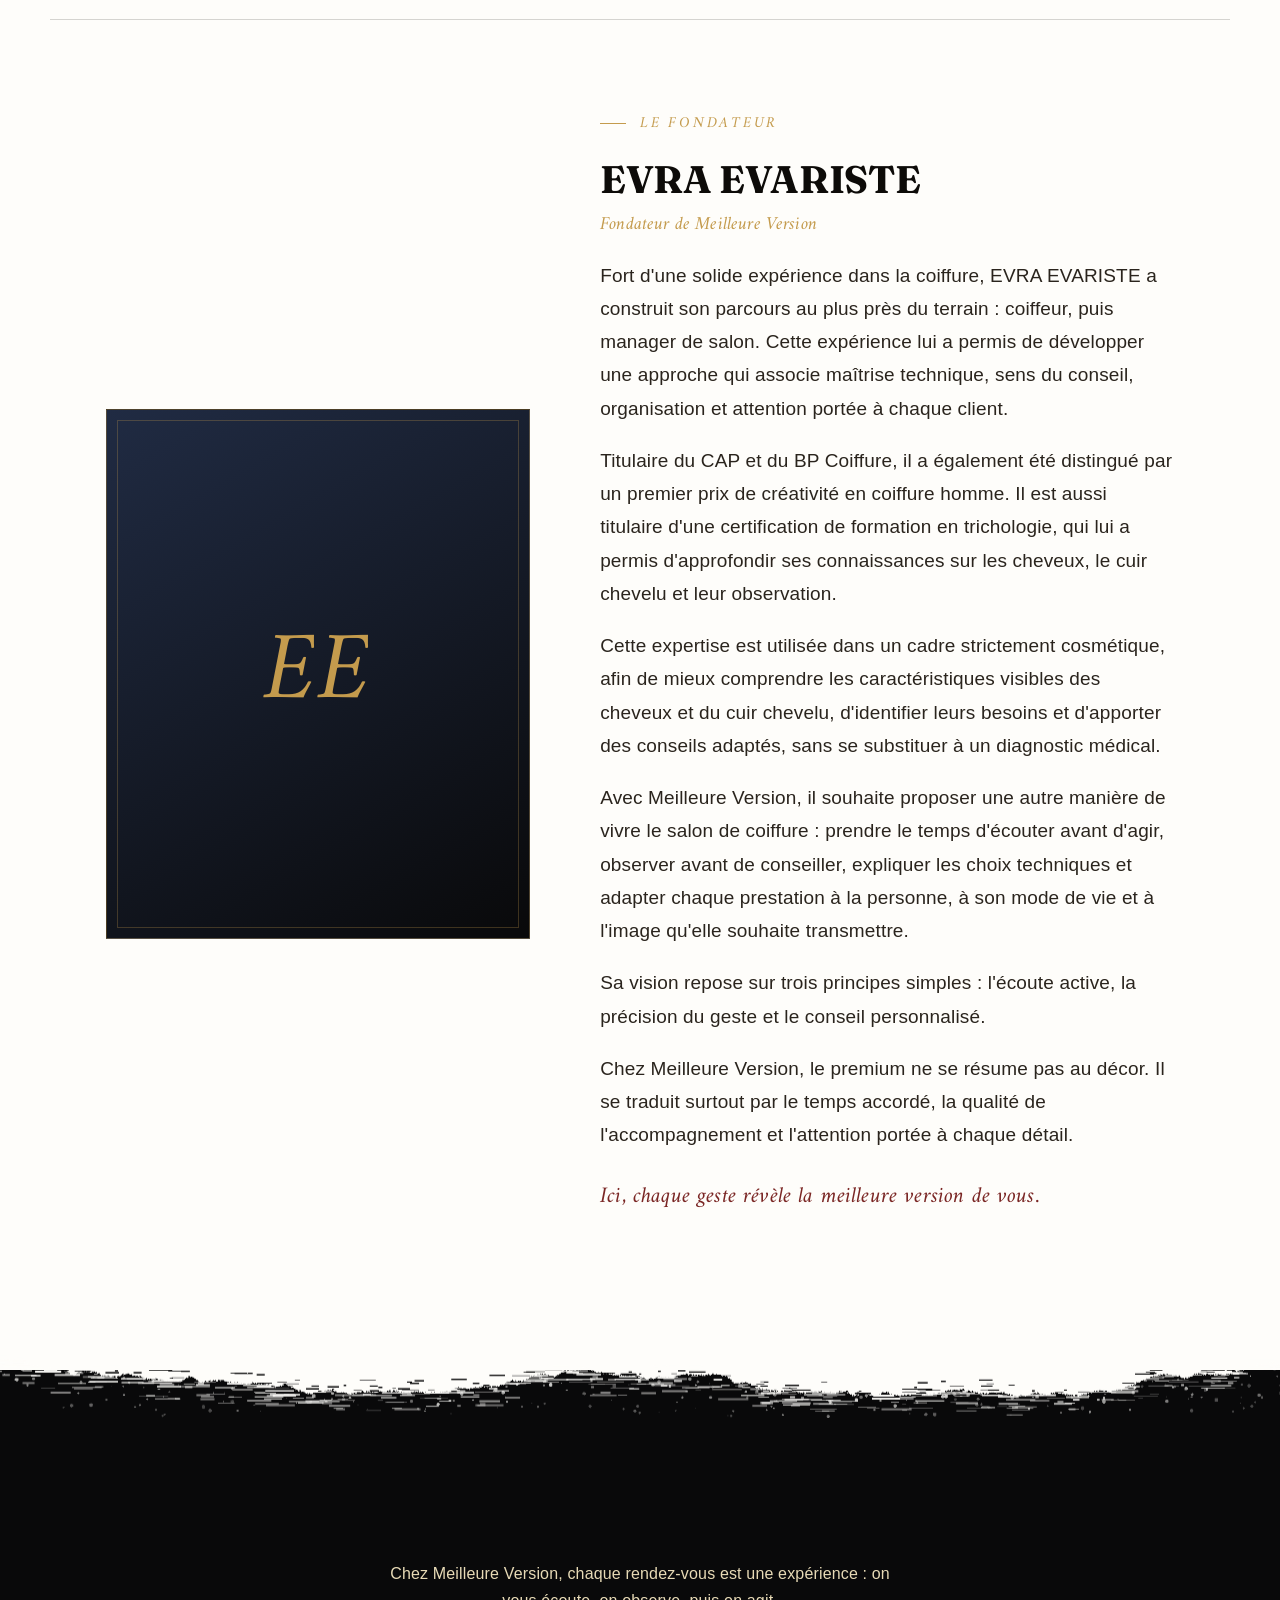
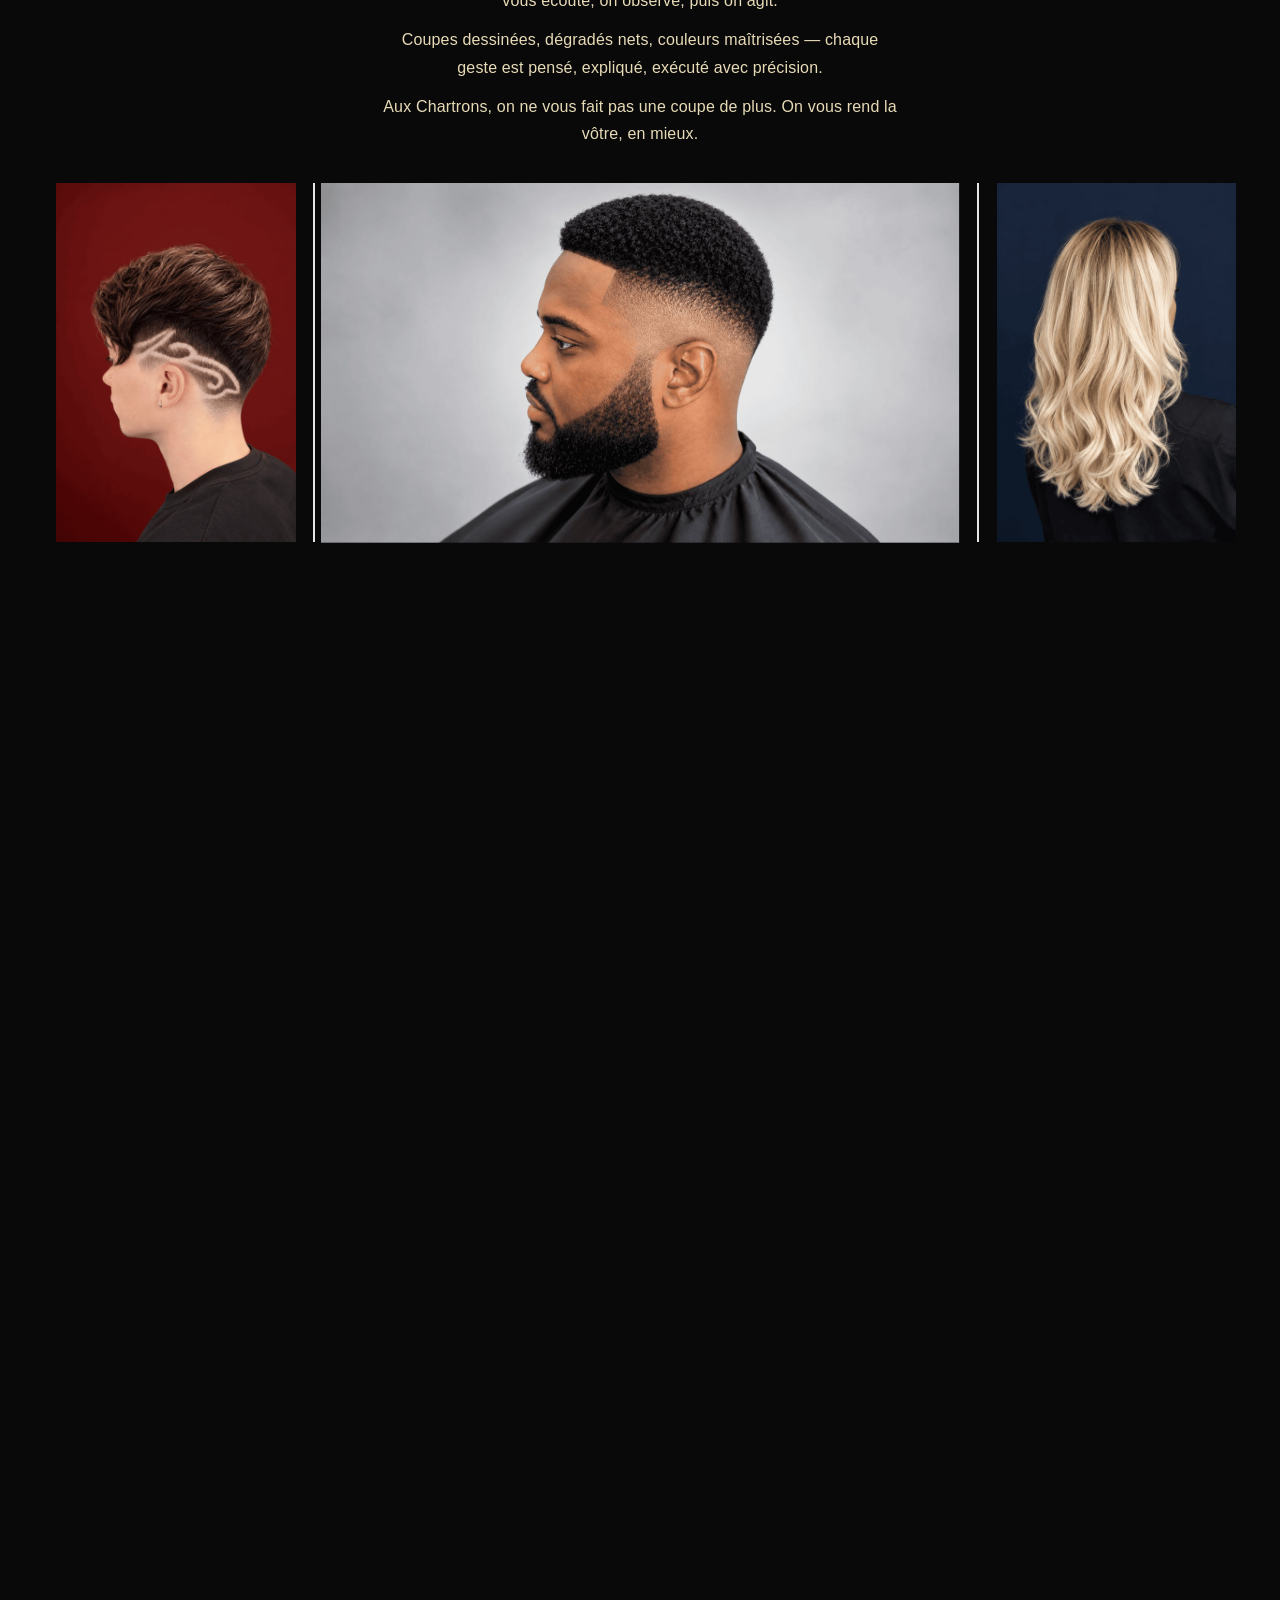
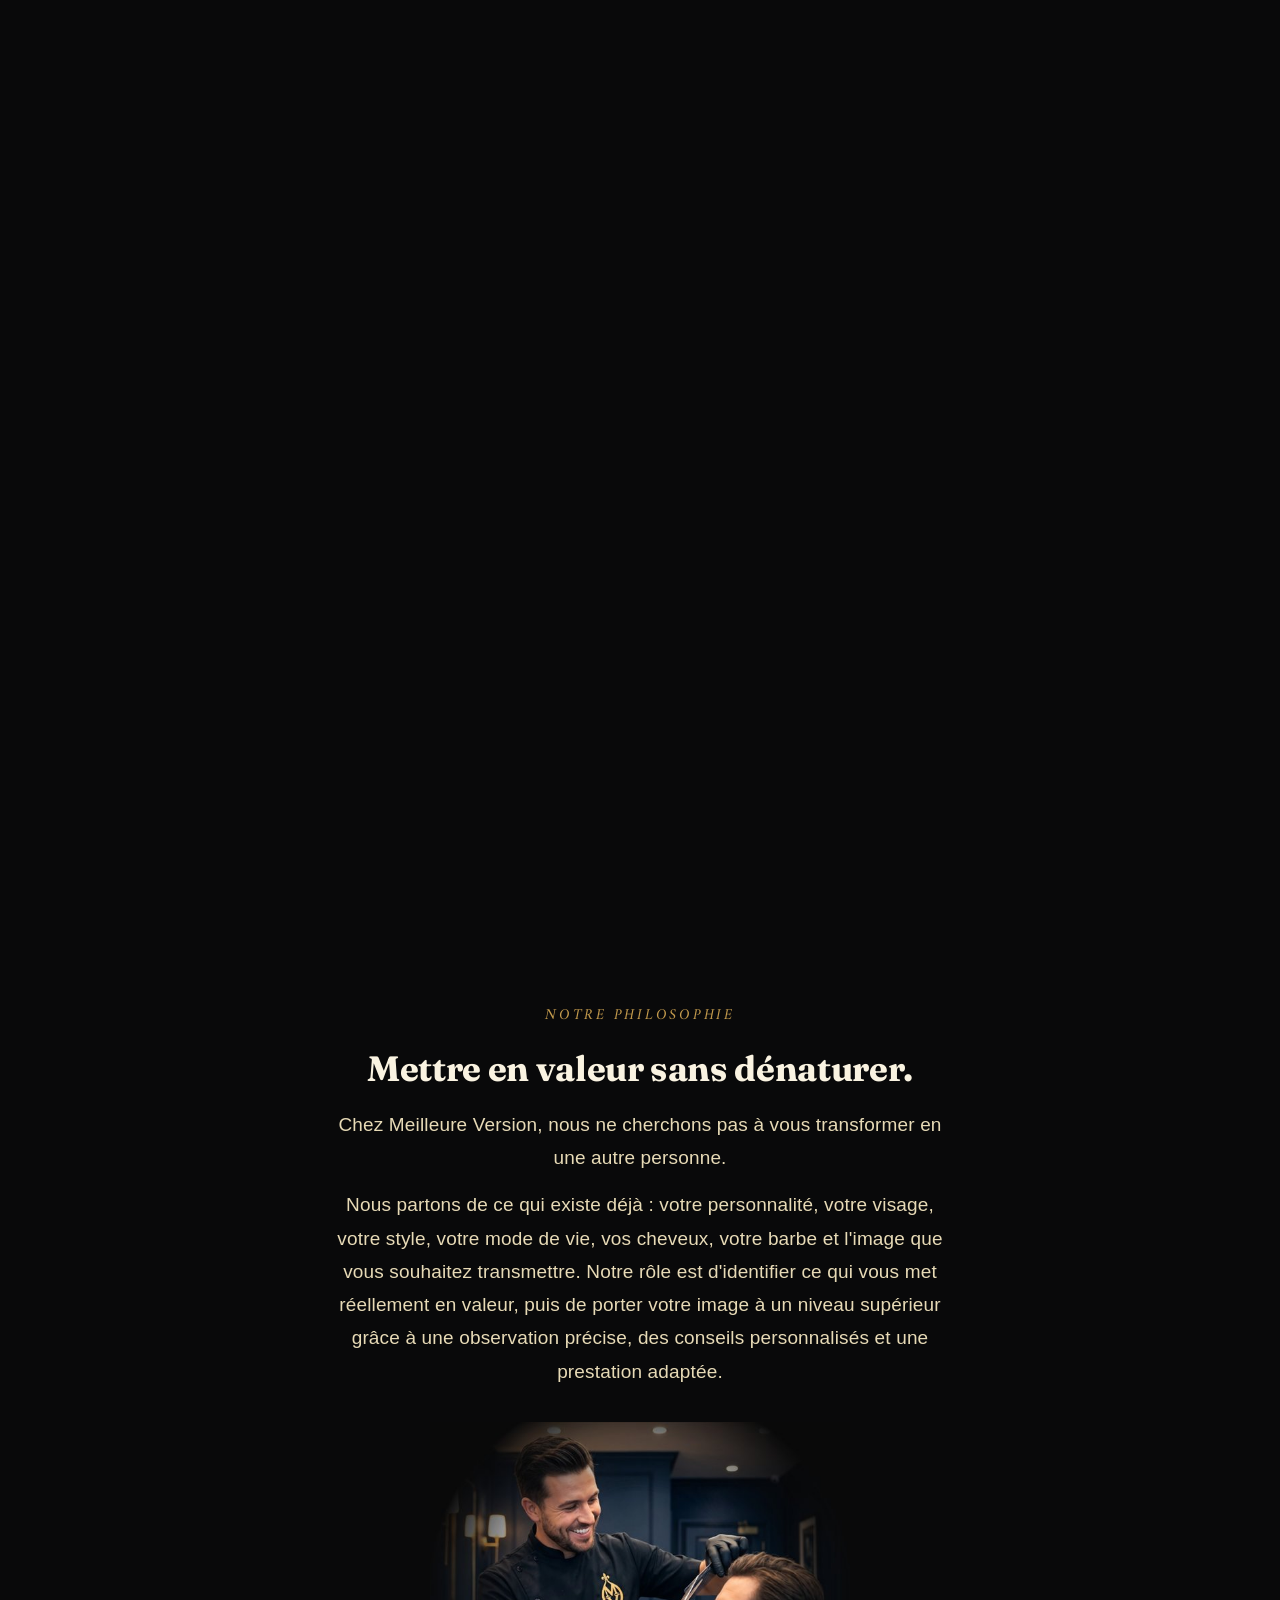
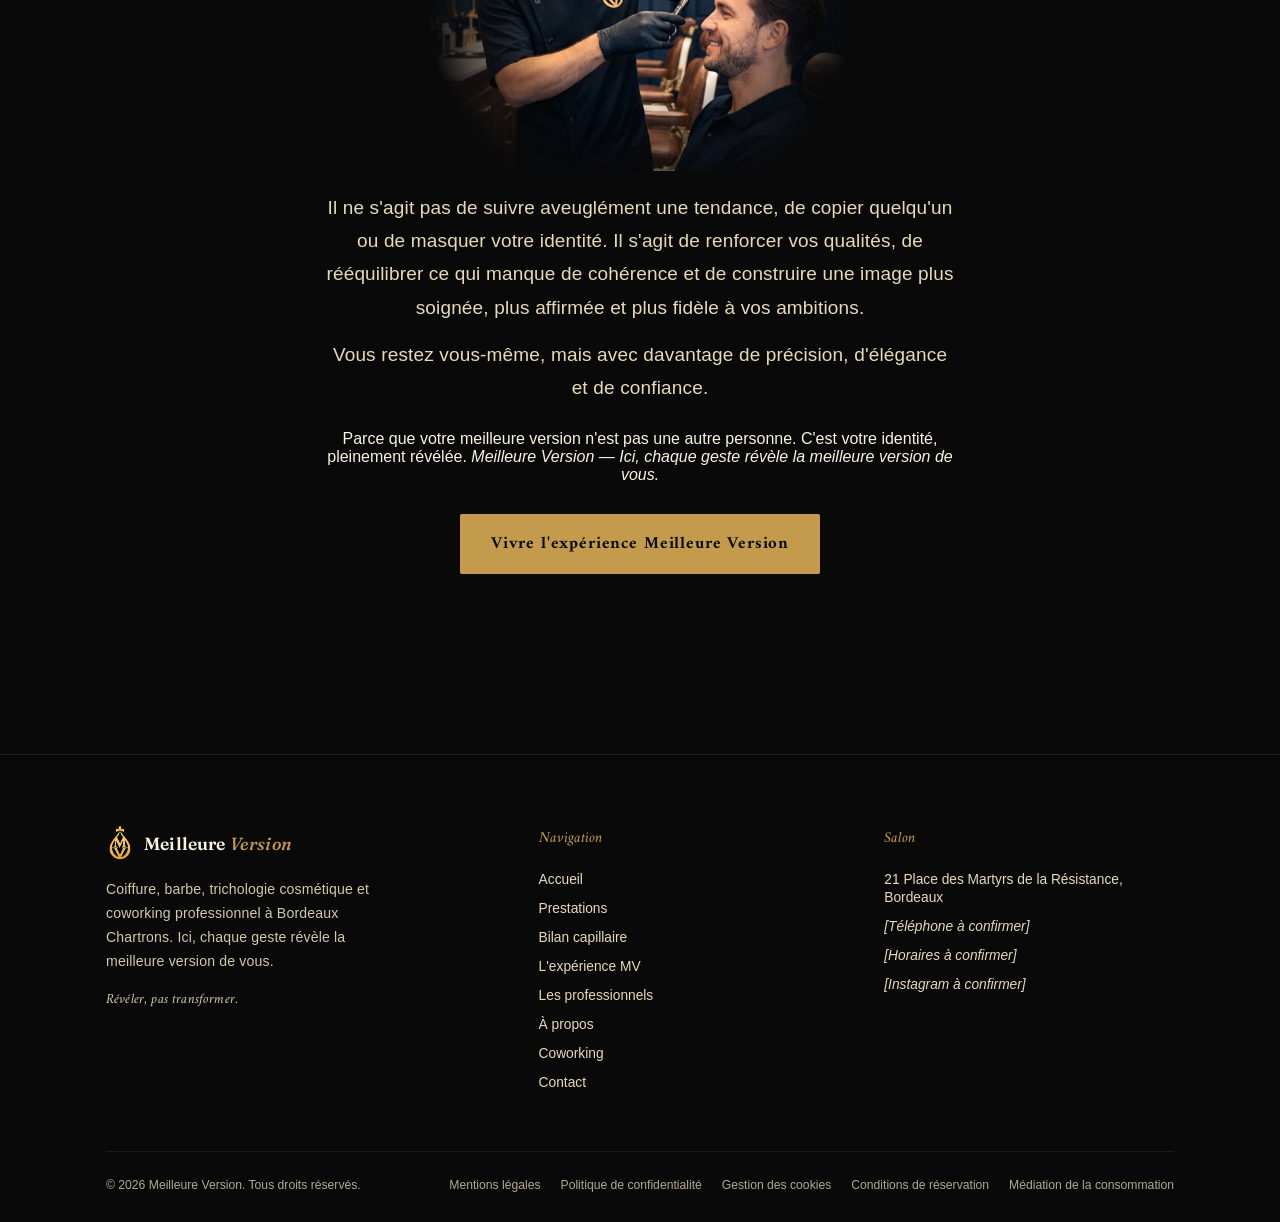
==== commit 8f42c9e0: "Prestations en lignes avec photos, carrousel Notre concept, page Notre histoire" ====
--- a/a-propos.html
+++ b/a-propos.html
@@ -3,8 +3,13 @@
 <head>
 <meta charset="utf-8">
 <meta name="viewport" content="width=device-width, initial-scale=1">
-<title>À propos de Meilleure Version et d'EVRA EVARISTE — Bordeaux</title>
-<meta name="description" content="Dix-sept ans de coiffure, une formation en trichologie cosmétique et une conviction : révéler plutôt que transformer.">
+<title>À propos — EVRA EVARISTE, fondateur de Meilleure Version, salon de coiffure à Bordeaux</title>
+<meta name="description" content="Un salon de coiffure né d&#x27;un constat : prendre le temps d&#x27;observer, d&#x27;expliquer et de transmettre. Découvrez EVRA EVARISTE, coiffeur titulaire du CAP et du BP, certifié en trichologie.">
+<meta property="og:type" content="website">
+<meta property="og:locale" content="fr_FR">
+<meta property="og:site_name" content="Meilleure Version">
+<meta property="og:title" content="À propos — EVRA EVARISTE, fondateur de Meilleure Version, salon de coiffure à Bordeaux">
+<meta property="og:description" content="Un salon de coiffure né d&#x27;un constat : prendre le temps d&#x27;observer, d&#x27;expliquer et de transmettre. Découvrez EVRA EVARISTE, coiffeur titulaire du CAP et du BP, certifié en trichologie.">
 <link rel="preconnect" href="https://fonts.googleapis.com">
 <link rel="preconnect" href="https://fonts.gstatic.com" crossorigin>
 <link href="https://fonts.googleapis.com/css2?family=Amiri:ital,wght@0,400;0,700;1,400;1,700&family=Fraunces:ital,wght@0,300..900;1,300..900&family=Rye&display=swap" rel="stylesheet">
@@ -36,20 +41,28 @@
 </header>
 
 
-<section class="page-hero page-hero--photo" style="background-image:url('assets/apropos-hero2.jpg')">
+<section class="page-hero page-hero--photo page-hero--title" style="background-image:url('assets/apropos-hero2.jpg')">
   <div class="container">
-    <div class="eyebrow">Notre histoire</div>
-    <h1>Un salon né d'un constat.</h1>
-    <p class="lede">Celui de voir des clients satisfaits en quittant le salon, mais parfois démunis dès le lendemain pour reproduire ou entretenir leur coiffure. Celui d'entendre encore trop souvent&nbsp;: «&nbsp;On ne m'a jamais expliqué pourquoi.&nbsp;»</p>
-    <p class="lede" style="margin-top:12px;">Meilleure Version est née de ce constat, avec une idée simple&nbsp;: prendre le temps d'observer avant d'agir, d'expliquer avant de réaliser, et de transmettre les bons gestes avant de vous laisser repartir. Parce qu'une prestation réussie ne s'arrête pas à la porte du salon&nbsp;: elle doit aussi rester compréhensible, adaptée et facile à entretenir au quotidien.</p>
-    
+    <h1>Notre histoire</h1>
   </div>
 </section>
-<div class="edge" style="--edge-fill:#faf3e1" aria-hidden="true"></div>
-<section class="sec-light seam-host">
+<div class="edge" style="--edge-fill:#fefdfa" aria-hidden="true"></div>
+<section class="sec-light seam-host story-sec">
   <!-- straddles the seam with the banner above: half the scissors hang into
        the dark banner, half fall into this block -->
   <img class="seam-accent on-light lg" src="assets/sc.png" alt="Ciseaux de coiffure Meilleure Version, manche bleu nuit à l'emblème doré">
+  <div class="container">
+    <div class="story">
+      <h2>Un salon né d'un constat.</h2>
+      <p class="story-lead">On recherche une belle coiffure, mais on ne sait pas toujours comment l'entretenir ni prendre soin de ses cheveux et de son cuir chevelu. On quitte le salon satisfait, puis, chez soi, les questions arrivent&nbsp;: comment se recoiffer&nbsp;? Quels produits choisir&nbsp;? Quels soins utiliser&nbsp;?</p>
+      <p>Meilleure Version est née de ce constat, avec une idée simple&nbsp;: une prestation réussie ne s'arrête pas à la porte du salon. Elle doit s'accompagner de conseils clairs, de soins adaptés et de gestes faciles à refaire au quotidien.</p>
+      <p>Nous prenons le temps de vous écouter, d'observer vos cheveux et votre cuir chevelu, de vous expliquer nos choix et de vous montrer les bons gestes. Notre approche trichologique nous aide à mieux comprendre leurs besoins pour vous conseiller des soins adaptés.</p>
+      <p>Nous voulons aussi prendre soin de l'environnement&nbsp;: privilégier l'essentiel, choisir les produits avec discernement, utiliser les justes quantités et limiter le gaspillage d'eau, de produits et de consommables.</p>
+      <p class="story-goal"><span>Notre objectif</span>une coiffure qui vous plaît, des cheveux et un cuir chevelu bien entretenus, et des conseils faciles à suivre au quotidien.</p>
+    </div>
+  </div>
+</section>
+<section class="sec-light founder-sec">
   <div class="container">
     <div class="founder">
       <div class="founder-mark"><span class="initials">EE</span></div>
@@ -68,7 +81,7 @@
     </div>
   </div>
 </section>
-<div class="edge flip" style="--edge-fill:#faf3e1" aria-hidden="true"></div>
+<div class="edge flip" style="--edge-fill:#fefdfa" aria-hidden="true"></div>
 <!-- "La maison": short promo over three photos; on scroll the middle photo
      opens to full screen and the brand line appears (assets/promo.js) -->
 <section class="promo" id="maison" aria-label="La maison Meilleure Version">
@@ -100,11 +113,11 @@
     <div class="reviews-head">
       <div class="eyebrow">Notre philosophie</div>
       <h2>Mettre en valeur sans dénaturer.</h2>
-      <p class="lede" style="color:rgba(245,232,193,.78);margin:18px auto 0;">Chez Meilleure Version, nous ne cherchons pas à vous transformer en une autre personne.</p>
-      <p class="lede" style="color:rgba(245,232,193,.78);margin:14px auto 0;">Nous partons de ce qui existe déjà&nbsp;: votre personnalité, votre visage, votre style, votre mode de vie, vos cheveux, votre barbe et l'image que vous souhaitez transmettre. Notre rôle est d'identifier ce qui vous met réellement en valeur, puis de porter votre image à un niveau supérieur grâce à une observation précise, des conseils personnalisés et une prestation adaptée.</p>
+      <p class="lede" style="color:rgba(245,232,193,.94);margin:18px auto 0;">Chez Meilleure Version, nous ne cherchons pas à vous transformer en une autre personne.</p>
+      <p class="lede" style="color:rgba(245,232,193,.94);margin:14px auto 0;">Nous partons de ce qui existe déjà&nbsp;: votre personnalité, votre visage, votre style, votre mode de vie, vos cheveux, votre barbe et l'image que vous souhaitez transmettre. Notre rôle est d'identifier ce qui vous met réellement en valeur, puis de porter votre image à un niveau supérieur grâce à une observation précise, des conseils personnalisés et une prestation adaptée.</p>
       <img class="reviews-photo" style="margin:34px auto 20px;" src="assets/barber34.jpg" alt="Coiffeur Meilleure Version réalisant une coupe, ciseaux et peigne en main, en échange souriant avec son client">
-      <p class="lede" style="color:rgba(245,232,193,.78);margin:14px auto 0;">Il ne s'agit pas de suivre aveuglément une tendance, de copier quelqu'un ou de masquer votre identité. Il s'agit de renforcer vos qualités, de rééquilibrer ce qui manque de cohérence et de construire une image plus soignée, plus affirmée et plus fidèle à vos ambitions.</p>
-      <p class="lede" style="color:rgba(245,232,193,.78);margin:14px auto 0;">Vous restez vous-même, mais avec davantage de précision, d'élégance et de confiance.</p>
+      <p class="lede" style="color:rgba(245,232,193,.94);margin:14px auto 0;">Il ne s'agit pas de suivre aveuglément une tendance, de copier quelqu'un ou de masquer votre identité. Il s'agit de renforcer vos qualités, de rééquilibrer ce qui manque de cohérence et de construire une image plus soignée, plus affirmée et plus fidèle à vos ambitions.</p>
+      <p class="lede" style="color:rgba(245,232,193,.94);margin:14px auto 0;">Vous restez vous-même, mais avec davantage de précision, d'élégance et de confiance.</p>
       <blockquote style="max-width:760px;margin:26px auto 0;">Parce que votre meilleure version n'est pas une autre personne. C'est votre identité, pleinement révélée.
         <cite>Meilleure Version — Ici, chaque geste révèle la meilleure version de vous.</cite>
       </blockquote>
--- a/assets/style.css
+++ b/assets/style.css
@@ -8,8 +8,9 @@
     --bordeaux-deep:#611d1b;
     --ivoire:#f5e8c1;
     --ivoire-soft:#faf3e1;
-    --ink:#1c1712;
-    --ink-soft:#4a4038;
+    --paper:#fefdfa;   /* light sections: almost white */
+    --ink:#0d0b08;
+    --ink-soft:#2a241d;
     --hair:rgba(196,155,77,0.28);
     --shadow: 0 30px 60px -25px rgba(0,0,0,.55);
     --photoL:url("barber_left.jpg");
@@ -71,7 +72,7 @@
     color:var(--ink-soft);
     line-height:1.75;
   }
-  .on-dark .lede{color:rgba(245,232,193,.78);}
+  .on-dark .lede{color:rgba(245,232,193,.94);}
   .btn{
     display:inline-flex;
     align-items:center;
@@ -119,7 +120,7 @@
   }
   header.on-hero .brand img{opacity:.7;}
   header.on-hero .brand-word{opacity:.76;}
-  header.on-hero nav.mainnav a{color:rgba(245,232,193,.58);}
+  header.on-hero nav.mainnav a{color:rgba(250,246,236,.9);}
   header.on-hero .header-cta .btn-gold{background:rgba(196,155,77,.8);}
   header.solid{
     background:rgba(9,9,10,.92);
@@ -139,7 +140,7 @@
     white-space:nowrap;
     letter-spacing:.03em;
     text-decoration:none;
-    color:rgba(245,232,193,.82);
+    color:rgba(245,232,193,.94);
     position:relative;
     padding-bottom:4px;
   }
@@ -225,7 +226,7 @@
   .mobile-menu-foot p{
     margin-top:18px;text-align:center;
     font-family:'Amiri',serif;font-style:italic;font-size:.98rem;line-height:1.5;
-    color:rgba(245,232,193,.6);
+    color:rgba(245,232,193,.86);
   }
   @media (max-width:1150px){
     .navtoggle{display:block;}
@@ -283,7 +284,7 @@
     transform:translateX(-50%);
     z-index:4;
     display:flex;flex-direction:column;align-items:center;gap:8px;
-    color:rgba(245,232,193,.5);
+    color:rgba(245,232,193,.86);
     font-family:'Amiri',serif;font-style:italic;font-size:.8rem;
     letter-spacing:.1em;
     animation:cueFloat 2.4s ease-in-out infinite;
@@ -359,7 +360,7 @@
     margin-top:18px;
     font-size:1.02rem;
     max-width:50ch;
-    color:rgba(245,232,193,.9);
+    color:rgba(245,232,193,.94);
   }
   .hero-cta{display:flex;gap:14px;flex-wrap:wrap;margin-top:26px;}
   .hero .hero-cta .btn{padding:7px 14px;font-size:.74rem;letter-spacing:.03em;}
@@ -370,7 +371,7 @@
     align-items:center;
     gap:14px;
     font-size:.92rem;
-    color:rgba(245,232,193,.82);
+    color:rgba(245,232,193,.94);
     font-style:italic;
     font-family:'Amiri',serif;
   }
@@ -456,7 +457,7 @@
      at a torn, hand-cut edge (see .edge below) rather than a straight line —
      distinct stacked panels, not a continuously blended page. */
   section{position:relative;padding:132px 0;}
-  .sec-light{background:var(--ivoire-soft);color:var(--ink);}
+  .sec-light{background:var(--paper);color:var(--ink);}
   .sec-dark{background:var(--noir);color:var(--ivoire-soft);}
   .sec-navy{background:var(--navy-2);color:var(--ivoire-soft);}
 
@@ -492,7 +493,7 @@
   /* ---------- three universes ---------- */
   .triptych{display:grid;grid-template-columns:repeat(4,1fr);gap:2px;background:var(--hair);border:1px solid var(--hair);}
   .triptych-card{
-    background:var(--ivoire-soft);
+    background:var(--paper);
     padding:44px 36px;
     display:flex;flex-direction:column;gap:16px;
   }
@@ -538,7 +539,7 @@
     color:var(--ivoire-soft);
   }
   .signature h2 em{color:var(--gold-hi);font-style:italic;}
-  .signature p{margin:26px auto 0;max-width:58ch;color:rgba(245,232,193,.8);}
+  .signature p{margin:26px auto 0;max-width:58ch;color:rgba(245,232,193,.94);}
   .signature .btn{margin-top:36px;}
 
   /* ---------- prestations grid ---------- */
@@ -661,7 +662,7 @@
     font-size:2.6rem;color:var(--gold);line-height:1;
   }
   .step h3{margin-top:22px;font-size:1.2rem;color:var(--ivoire-soft);}
-  .step p{margin-top:12px;font-size:.9rem;color:rgba(245,232,193,.68);}
+  .step p{margin-top:12px;font-size:.9rem;color:rgba(245,232,193,.86);}
 
   /* ---------- founder ---------- */
   .founder{display:grid;grid-template-columns:.85fr 1.15fr;gap:70px;align-items:center;}
@@ -753,7 +754,7 @@
     margin-top:16px;
     font-size:1.1875rem;   /* same as the site's .lede paragraphs */
     line-height:1.75;
-    color:rgba(245,232,193,.76);
+    color:rgba(245,232,193,.94);
   }
   .cine-vid-title{
     position:absolute;
@@ -856,7 +857,7 @@
   .pro-portrait .ph{
     position:absolute;bottom:12px;left:0;right:0;text-align:center;
     font-size:.66rem;letter-spacing:.12em;text-transform:uppercase;
-    color:rgba(245,232,193,.34);
+    color:rgba(245,232,193,.72);
   }
   .pro-body{padding:24px 26px 0;display:flex;flex-direction:column;gap:9px;flex:1;}
   .pro-card h3{font-size:1.16rem;color:var(--ivoire-soft);}
@@ -870,15 +871,15 @@
     border:1px solid rgba(196,155,77,.45);color:var(--gold);
     padding:4px 9px;border-radius:2px;
   }
-  .pro-card p{font-size:.92rem;color:rgba(245,232,193,.7);margin:0;}
+  .pro-card p{font-size:.92rem;color:rgba(245,232,193,.94);margin:0;}
   .pro-specs{
-    font-size:.84rem;color:rgba(245,232,193,.55);
+    font-size:.84rem;color:rgba(245,232,193,.86);
     font-style:italic;font-family:'Amiri',serif;
   }
   /* The "you will be redirected to Planity" line the document asks for. */
   .pro-redirect{
     margin-top:12px;font-size:.82rem;
-    color:rgba(245,232,193,.55);
+    color:rgba(245,232,193,.86);
   }
   .pro-card .btn{margin:16px 26px 0;justify-content:center;text-align:center;padding-left:18px;padding-right:18px;}
   .pro-foot{margin-top:48px;text-align:center;}
@@ -902,7 +903,7 @@
     font-size:1.6rem;color:var(--gold);line-height:1;
   }
   .cw-card h3{margin-top:14px;font-size:1.06rem;color:var(--ivoire-soft);}
-  .cw-card p{margin-top:9px;font-size:.9rem;color:rgba(245,232,193,.7);}
+  .cw-card p{margin-top:9px;font-size:.9rem;color:rgba(245,232,193,.94);}
   .cw-foot{margin-top:44px;display:flex;gap:16px;flex-wrap:wrap;}
 
   /* ---------- reviews ----------
@@ -949,7 +950,7 @@
   .reviews-note{
     margin:40px auto 0;max-width:64ch;text-align:center;
     font-size:.86rem;line-height:1.7;
-    color:rgba(245,232,193,.55);
+    color:rgba(245,232,193,.86);
     border-top:1px solid rgba(245,232,193,.12);
     padding-top:22px;
   }
@@ -972,7 +973,7 @@
     color:var(--ivoire-soft);
     font-size:clamp(1.7rem,3.3vw,2.7rem);
   }
-  .final-cta p{color:rgba(245,232,193,.85);max-width:52ch;margin:18px auto 0;}
+  .final-cta p{color:rgba(245,232,193,.94);max-width:52ch;margin:18px auto 0;}
   .final-cta .hero-cta{justify-content:center;margin-top:34px;}
   /* cut-out PNG: stood in the corner as-is, no frame and no ground behind it.
      It sits on the section's own floor, so the figure reads as standing in
@@ -1005,7 +1006,7 @@
   .final-cta-note{
     max-width:640px;margin:34px auto 0;text-align:left;
     background:rgba(9,9,10,.22);border-color:rgba(245,232,193,.35);
-    color:rgba(245,232,193,.8);
+    color:rgba(245,232,193,.94);
   }
   @media (max-width:760px){
     .final-cta--wide{padding-bottom:clamp(230px,62vw,300px);}
@@ -1021,8 +1022,8 @@
     font-family:'Amiri',serif;font-style:italic;color:var(--gold);
     font-size:.85rem;width:96px;flex:none;padding-top:2px;
   }
-  .info-list .val{font-size:.96rem;color:rgba(245,232,193,.82);}
-  .placeholder-val{color:rgba(245,232,193,.42);font-style:italic;}
+  .info-list .val{font-size:.96rem;color:rgba(245,232,193,.94);}
+  .placeholder-val{color:rgba(245,232,193,.72);font-style:italic;}
   /* ---------- map ----------
      Static OpenStreetMap extract, centred on the salon (the pin sits at the
      exact centre by construction). Toned to warm parchment rather than
@@ -1079,7 +1080,7 @@
     right:8px;top:8px;
     z-index:2;
     font-size:.58rem;letter-spacing:.05em;
-    color:rgba(245,232,193,.72);
+    color:rgba(245,232,193,.94);
     background:rgba(9,9,10,.62);
     padding:2px 6px;border-radius:2px;
   }
@@ -1089,13 +1090,13 @@
   footer{background:var(--noir);border-top:1px solid rgba(245,232,193,.1);padding:70px 0 30px;}
   .foot-grid{display:grid;grid-template-columns:1.3fr 1fr 1fr;gap:56px;}
   .foot-brand .brand{margin-bottom:16px;}
-  .foot-brand p{font-size:.88rem;color:rgba(245,232,193,.6);max-width:34ch;}
+  .foot-brand p{font-size:.88rem;color:rgba(245,232,193,.86);max-width:34ch;}
   .foot-col h4{
     font-family:'Amiri',serif;font-style:italic;font-weight:500;
     color:var(--gold);font-size:.95rem;margin:0 0 18px;
   }
   .foot-col ul{list-style:none;margin:0;padding:0;display:flex;flex-direction:column;gap:11px;}
-  .foot-col a{font-size:.86rem;text-decoration:none;color:rgba(245,232,193,.72);}
+  .foot-col a{font-size:.86rem;text-decoration:none;color:rgba(245,232,193,.94);}
   .foot-col a:hover{color:var(--gold-hi);}
   .foot-signature{
     font-family:'Amiri',serif;font-style:italic;color:var(--gold-hi);
@@ -1104,10 +1105,10 @@
   .foot-bottom{
     margin-top:60px;padding-top:26px;border-top:1px solid rgba(245,232,193,.08);
     display:flex;justify-content:space-between;flex-wrap:wrap;gap:12px;
-    font-size:.76rem;color:rgba(245,232,193,.42);
+    font-size:.76rem;color:rgba(245,232,193,.72);
   }
   .foot-legal{display:flex;gap:20px;flex-wrap:wrap;list-style:none;margin:0;padding:0;}
-  .foot-legal a{color:rgba(245,232,193,.42);text-decoration:none;}
+  .foot-legal a{color:rgba(245,232,193,.72);text-decoration:none;}
   .foot-legal a:hover{color:var(--gold);}
 
   /* On a phone the inset starts far wider, so the opening copy moves up top
@@ -1236,7 +1237,7 @@
 }
 .page-hero .lede{
   margin-top:20px;
-  color:rgba(245,232,193,.78);
+  color:rgba(245,232,193,.94);
   max-width:62ch;
 }
 .page-hero .hero-cta{margin-top:32px;}
@@ -1274,7 +1275,7 @@
 .page-hero--photo h1,
 .page-hero--photo .lede,
 .page-hero--photo .eyebrow{text-shadow:0 2px 14px rgba(0,0,0,.6),0 1px 3px rgba(0,0,0,.5);}
-.page-hero--photo .lede{color:rgba(245,232,193,.9);}
+.page-hero--photo .lede{color:rgba(245,232,193,.94);}
 .page-hero--photo .container{max-width:1180px;width:100%;}
 .page-hero--photo .container > *{max-width:600px;}
 @media (max-width:760px){
@@ -1385,7 +1386,7 @@
 .sec-dark .svc-item-name,
 .sec-navy .svc-item-name{color:var(--ivoire);}
 .sec-dark .svc-item-desc,
-.sec-navy .svc-item-desc{color:rgba(245,232,193,.78);}
+.sec-navy .svc-item-desc{color:rgba(245,232,193,.94);}
 .sec-dark .svc-item-price,
 .sec-navy .svc-item-price{color:var(--gold-hi);}
 .sec-dark .svc-items > li,
@@ -1401,7 +1402,7 @@
 .offer-box h2{font-size:clamp(1.4rem,2.4vw,1.9rem);color:var(--ink);}
 .sec-dark .offer-box h2,.sec-navy .offer-box h2{color:var(--ivoire);}
 .offer-box p{margin-top:12px;color:var(--ink-soft);}
-.sec-dark .offer-box p,.sec-navy .offer-box p{color:rgba(245,232,193,.82);}
+.sec-dark .offer-box p,.sec-navy .offer-box p{color:rgba(245,232,193,.94);}
 .offer-box .btn{margin-top:20px;}
 @media (max-width:560px){
   .svc-item-head{gap:4px;}
@@ -1423,7 +1424,7 @@
 
 /* ---------- engagements ---------- */
 .eng-grid{display:grid;grid-template-columns:repeat(3,1fr);gap:2px;background:var(--hair);border:1px solid var(--hair);}
-.eng-card{background:var(--ivoire-soft);padding:36px 30px;}
+.eng-card{background:var(--paper);padding:36px 30px;}
 .eng-num{
   font-family:'Amiri',serif;font-style:italic;
   font-size:1.7rem;color:var(--gold);line-height:1;
@@ -1433,7 +1434,7 @@
 
 /* ---------- brand quote band ---------- */
 .quote-band{
-  background:var(--ivoire-soft);
+  background:var(--paper);
   padding:120px 0;
   text-align:center;
 }
@@ -1663,7 +1664,7 @@
   background:var(--noir);
 }
 .promo-copy{text-align:center;max-width:680px;position:relative;z-index:4;will-change:opacity,transform;}
-.promo-copy p{margin:12px auto 0;max-width:58ch;font-size:1rem;line-height:1.7;color:rgba(245,232,193,.76);}
+.promo-copy p{margin:12px auto 0;max-width:58ch;font-size:1rem;line-height:1.7;color:rgba(245,232,193,.94);}
 /* the lead line: set larger in italic serif, like a signature phrase */
 .promo-copy .promo-lead{
   margin-top:0;max-width:30ch;
@@ -1752,6 +1753,180 @@
 .booking-toast.on{opacity:1;transform:translate(-50%,0);pointer-events:auto;}
 .booking-toast a{color:var(--gold-hi);}
 
+/* ---------- « Mon point capillaire » (assets/booking.js) ----------------
+   Fenêtre facultative qui s'ouvre sur « Prendre rendez-vous », avant le
+   départ vers Planity. Bleu nuit, filet et titres or, texte ivoire : la
+   même matière que les sections sombres du site. */
+.mv-pc{
+  position:fixed;inset:0;z-index:300;
+  display:flex;align-items:center;justify-content:center;
+  padding:clamp(14px,4vw,40px);
+  background:rgba(9,9,10,.82);
+  -webkit-backdrop-filter:blur(6px);backdrop-filter:blur(6px);
+  opacity:0;transition:opacity .26s ease;
+}
+.mv-pc.is-on{opacity:1;}
+.mv-pc[hidden]{display:none;}
+body.mv-pc-open{overflow:hidden;}
+
+.mv-pc__sheet{
+  position:relative;
+  width:100%;max-width:620px;max-height:100%;
+  display:flex;flex-direction:column;
+  background:
+    radial-gradient(ellipse 80% 60% at 50% 0%, rgba(196,155,77,.14), rgba(196,155,77,0) 70%),
+    linear-gradient(180deg, var(--navy-2) 0%, var(--navy) 60%, var(--noir) 100%);
+  border:1px solid rgba(196,155,77,.42);
+  border-radius:3px;
+  box-shadow:0 40px 90px -30px rgba(0,0,0,.85);
+  transform:translateY(14px) scale(.985);
+  transition:transform .3s cubic-bezier(.2,.7,.3,1);
+}
+.mv-pc.is-on .mv-pc__sheet{transform:none;}
+/* filet or en haut, comme les encadrés du site */
+.mv-pc__sheet::before{
+  content:"";position:absolute;left:0;right:0;top:0;height:2px;
+  background:linear-gradient(90deg,transparent,var(--gold),transparent);
+}
+
+.mv-pc__close{
+  position:absolute;top:8px;right:10px;z-index:2;
+  width:40px;height:40px;line-height:1;
+  display:flex;align-items:center;justify-content:center;
+  font-size:1.7rem;
+  /* un disque discret : la croix reste lisible même quand du texte
+     défile dessous, notamment en plein écran sur téléphone */
+  background:rgba(9,9,10,.5);
+  -webkit-backdrop-filter:blur(4px);backdrop-filter:blur(4px);
+  border:0;border-radius:50%;cursor:pointer;
+  color:rgba(245,232,193,.72);
+  transition:color .25s ease, background .25s ease;
+}
+.mv-pc__close:hover{color:var(--gold-hi);background:rgba(9,9,10,.75);}
+
+.mv-pc__scroll{
+  overflow-y:auto;-webkit-overflow-scrolling:touch;
+  padding:clamp(30px,5vw,46px) clamp(22px,5vw,46px) clamp(26px,4vw,40px);
+}
+
+.mv-pc__emblem{width:46px;height:auto;margin:0 auto 18px;opacity:.95;}
+.mv-pc__eyebrow{
+  font-family:'Amiri',serif;font-style:italic;
+  font-size:.9rem;letter-spacing:.18em;text-transform:uppercase;
+  color:var(--gold);margin:0 0 10px;text-align:center;line-height:1.4;
+}
+.mv-pc__title{
+  font-family:'Fraunces',serif;font-weight:700;
+  font-size:clamp(1.45rem,4vw,1.95rem);
+  color:var(--ivoire-soft);text-align:center;
+  margin:0 0 18px;
+}
+.mv-pc__text{
+  font-size:1.02rem;line-height:1.7;
+  color:rgba(245,232,193,.9);
+  margin:0 0 14px;text-align:center;
+}
+.mv-pc__disclaimer{
+  font-size:.92rem;line-height:1.6;font-style:italic;
+  color:rgba(245,232,193,.66);
+  margin:18px 0 0;padding-top:14px;text-align:center;
+  border-top:1px solid rgba(196,155,77,.22);
+}
+.mv-pc__note{
+  font-size:.85rem;line-height:1.6;
+  color:rgba(245,232,193,.55);
+  margin:16px 0 0;text-align:center;
+}
+
+.mv-pc__actions{
+  display:flex;flex-direction:column;gap:12px;
+  margin-top:24px;align-items:stretch;
+}
+/* .btn sert partout ailleurs sur des liens : sur un vrai <button> il faut
+   neutraliser le fond gris et le style par défaut du navigateur. */
+.mv-pc .btn{
+  -webkit-appearance:none;appearance:none;
+  background:transparent;
+  justify-content:center;width:100%;
+  font-size:1rem;padding:13px 22px;
+}
+.mv-pc .btn-gold{background:var(--gold);color:var(--noir);}
+.mv-pc .btn-gold:hover{background:var(--gold-hi);}
+
+/* ---- les cases à cocher ---- */
+.mv-pc__checks{
+  display:flex;flex-direction:column;gap:2px;
+  margin-top:22px;text-align:left;
+}
+.mv-pc__check{
+  position:relative;
+  display:flex;align-items:flex-start;gap:13px;
+  padding:11px 12px;border-radius:2px;
+  cursor:pointer;
+  transition:background .2s ease;
+}
+.mv-pc__check:hover{background:rgba(196,155,77,.08);}
+.mv-pc__check input{
+  position:absolute;width:1px;height:1px;
+  opacity:0;margin:0;pointer-events:none;
+}
+.mv-pc__box{
+  flex:none;width:19px;height:19px;margin-top:2px;
+  border:1px solid rgba(196,155,77,.55);border-radius:2px;
+  background:rgba(9,9,10,.35);
+  position:relative;
+  transition:background .2s ease,border-color .2s ease;
+}
+.mv-pc__box::after{
+  content:"";position:absolute;left:5px;top:1px;
+  width:5px;height:10px;
+  border:solid var(--noir);border-width:0 2px 2px 0;
+  transform:rotate(45deg) scale(.4);opacity:0;
+  transition:opacity .18s ease,transform .18s ease;
+}
+.mv-pc__check input:checked ~ .mv-pc__box{
+  background:var(--gold);border-color:var(--gold);
+}
+.mv-pc__check input:checked ~ .mv-pc__box::after{opacity:1;transform:rotate(45deg) scale(1);}
+.mv-pc__check input:focus-visible ~ .mv-pc__box{
+  outline:2px solid var(--gold-hi);outline-offset:3px;
+}
+.mv-pc__label{
+  font-size:1rem;line-height:1.5;
+  color:rgba(245,232,193,.92);
+}
+/* « Je n'ai aucune préoccupation » : mise à part, en bas de liste */
+.mv-pc__check--none{
+  margin-top:10px;padding-top:17px;
+  border-top:1px solid rgba(196,155,77,.22);
+  border-radius:0;
+}
+.mv-pc__check--none .mv-pc__label{color:rgba(245,232,193,.72);font-style:italic;}
+
+.mv-pc__error{
+  margin:16px 0 0;padding:11px 14px;
+  font-size:.95rem;line-height:1.5;text-align:center;
+  color:var(--ivoire);
+  background:rgba(122,38,36,.4);
+  border:1px solid rgba(196,155,77,.4);border-radius:2px;
+}
+.mv-pc__error[hidden]{display:none;}
+
+/* à partir de la tablette, les deux choix d'accueil tiennent côte à côte */
+@media (min-width:620px){
+  .mv-pc__actions{flex-direction:row;justify-content:center;}
+  .mv-pc__actions .btn{width:auto;}
+}
+@media (max-width:520px){
+  .mv-pc{padding:0;align-items:stretch;}
+  .mv-pc__sheet{max-width:none;border-radius:0;border-left:0;border-right:0;border-bottom:0;}
+  .mv-pc__check{padding:12px 6px;}
+}
+@media (prefers-reduced-motion:reduce){
+  .mv-pc,.mv-pc__sheet{transition:none;}
+  .mv-pc__sheet{transform:none;}
+}
+
 /* ---------- Bilan: "Cadre de la prestation" with the workstation ----------
    The station is black on a black section, so it stands in a soft pool of
    warm light (gold) fading into navy, like a lit corner of the salon. */
@@ -1793,7 +1968,7 @@
   display:block;margin-bottom:3px;
   font-family:'Fraunces',serif;font-weight:600;font-size:1.02rem;color:var(--ivoire-soft);
 }
-.sec-dark .bilan-points--detail li{color:rgba(245,232,193,.74);}
+.sec-dark .bilan-points--detail li{color:rgba(245,232,193,.94);}
 .bilan-goal{
   margin-top:26px;
   font-family:'Amiri',serif;font-style:italic;font-size:1.12rem;color:var(--gold-hi);
@@ -1858,3 +2033,309 @@
 }
 .contact-planity a{color:inherit;}
 @media (max-width:760px){.contact-reasons{grid-template-columns:1fr;}}
+
+/* ---------- contrast pass ----------
+   light sections: near-white ground, darker ink (see --paper / --ink)
+   dark sections: any note box keeps a light, readable text */
+.sec-dark .mention-box,.sec-navy .mention-box,.final-cta .mention-box{color:rgba(250,246,236,.9);}
+.sec-dark .lede,.sec-navy .lede{color:rgba(250,246,236,.92);}
+.sec-light .lede{color:var(--ink-soft);}
+.sec-dark .bilan-points li,.sec-navy .bilan-points li{color:rgba(250,246,236,.9);}
+
+/* home hero: tagline between the headline and the paragraph */
+.hero-sub{
+  margin-top:16px;
+  font-family:'Amiri',serif;font-style:italic;font-weight:700;
+  font-size:clamp(1.15rem,1.8vw,1.45rem);line-height:1.35;
+  color:var(--gold-hi);
+  text-shadow:0 2px 14px rgba(0,0,0,.6),0 1px 3px rgba(0,0,0,.5);
+}
+.hero .hero-sub + .lede{margin-top:12px;}
+
+/* home: "Notre concept" — four pillars + closing block */
+.triptych-card p + p{margin-top:-4px;}
+.concept-close{
+  max-width:760px;margin:clamp(56px,7vw,84px) auto 0;text-align:center;
+}
+.concept-close h3{font-size:clamp(1.6rem,2.8vw,2.2rem);color:var(--ink);}
+.concept-close .lede{margin:16px auto 0;}
+.concept-cta-line{
+  margin:26px auto 24px;
+  font-family:'Amiri',serif;font-style:italic;font-weight:700;
+  font-size:clamp(1.2rem,2vw,1.5rem);color:var(--bordeaux);
+}
+
+/* ---------- home "Notre concept": asymmetric photo tiles ----------
+   Four photo tiles on a 12-column grid (wide/narrow, then narrow/wide), each
+   with a giant outlined Roman numeral and its copy over the photo. Nothing
+   is pinned: the visitor reads at their own pace and scrolls on freely. */
+.pgrid{
+  display:grid;grid-template-columns:repeat(12,1fr);gap:clamp(10px,1.4vw,18px);
+  margin-top:clamp(10px,2vw,24px);
+}
+.ptile{
+  position:relative;overflow:hidden;isolation:isolate;border-radius:3px;
+  min-height:clamp(480px,42vw,600px);
+  display:flex;align-items:flex-end;
+  color:rgba(250,246,236,.94);background:var(--noir);
+  box-shadow:0 28px 50px -30px rgba(9,9,10,.6);
+}
+/* the two longer pillars (II, III) get the wide tiles */
+.ptile--1{grid-column:span 5;}
+.ptile--2{grid-column:span 7;}
+.ptile--3{grid-column:span 7;}
+.ptile--4{grid-column:span 5;}
+.ptile-img{
+  position:absolute;inset:0;width:100%;height:100%;object-fit:cover;z-index:-2;
+  transition:transform 1.2s cubic-bezier(.2,.7,.2,1);
+}
+.ptile:hover .ptile-img{transform:scale(1.05);}
+.ptile::after{
+  content:"";position:absolute;inset:0;z-index:-1;pointer-events:none;
+  background:linear-gradient(to top, rgba(9,9,10,.94) 0%, rgba(9,9,10,.72) 45%, rgba(9,9,10,.15) 80%);
+}
+.ptile-num{
+  position:absolute;top:clamp(14px,2vw,26px);right:clamp(16px,2.4vw,32px);
+  font-family:'Fraunces',serif;font-weight:300;line-height:.8;letter-spacing:-.02em;
+  font-size:clamp(6rem,11vw,10.5rem);
+  color:transparent;-webkit-text-stroke:1.5px rgba(226,195,131,.9);
+  z-index:0;opacity:.85;
+  pointer-events:none;user-select:none;
+  transition:transform .8s cubic-bezier(.2,.7,.2,1);
+}
+.ptile:hover .ptile-num{transform:translateY(-6px);}
+.ptile-copy{position:relative;z-index:1;padding:clamp(24px,3vw,40px);max-width:600px;}
+.ptile-tags{
+  display:block;font-family:'Amiri',serif;font-style:italic;font-size:.92rem;letter-spacing:.16em;
+  text-transform:uppercase;color:var(--gold-hi);
+}
+.ptile-copy h3{margin-top:8px;font-size:clamp(1.7rem,2.6vw,2.4rem);line-height:1.08;color:#fff;}
+.ptile-idx{
+  font-family:'Amiri',serif;font-style:italic;font-weight:400;color:var(--gold-hi);
+  font-size:.6em;vertical-align:.35em;margin-right:.15em;
+}
+.ptile-copy p{margin-top:12px;font-size:.97rem;line-height:1.65;}
+.ptile-link{
+  display:inline-flex;align-items:center;gap:12px;margin-top:18px;
+  padding-bottom:5px;border-bottom:1px solid var(--gold);
+  font-size:.78rem;letter-spacing:.14em;text-transform:uppercase;text-decoration:none;
+  color:var(--gold-hi);
+}
+.ptile-link span{transition:transform .3s ease;}
+.ptile-link:hover span{transform:translateX(6px);}
+@media (max-width:980px){
+  .ptile--1,.ptile--2,.ptile--3,.ptile--4{grid-column:span 12;}
+  .ptile{min-height:0;padding-top:clamp(200px,48vw,320px);}
+}
+@media (prefers-reduced-motion:reduce){.ptile-img,.ptile-num{transition:none;}}
+
+/* ---------- home: rotating brand ring around a photo ----------
+   No panel: just the photo, with the name turning on a circle slightly
+   wider than it, so the letters slip behind the photo's corners. */
+.spin-badge{
+  position:relative;margin:clamp(36px,5vw,60px) auto;
+  width:min(100%,520px);aspect-ratio:1;
+  display:flex;align-items:center;justify-content:center;
+}
+.spin-ring{
+  position:absolute;inset:0;width:100%;height:100%;
+  animation:spin-ring 40s linear infinite;
+}
+.spin-ring text{
+  font-family:'Fraunces',serif;font-weight:400;font-size:96px;letter-spacing:.05em;
+  fill:var(--bordeaux);
+}
+.spin-photo{
+  position:relative;z-index:1;
+  width:56%;aspect-ratio:1;height:auto;object-fit:cover;object-position:72% 30%;
+  box-shadow:0 26px 50px -22px rgba(9,9,10,.55);
+}
+@keyframes spin-ring{to{transform:rotate(360deg);}}
+@media (max-width:760px){ .spin-badge{width:min(100%,360px);} }
+@media (prefers-reduced-motion:reduce){.spin-ring{animation:none;}}
+
+/* "Notre concept" as a carousel (assets/carousel.js): compact cards in a
+   horizontal scroll-snap track — 3 visible on desktop with the 4th peeking,
+   swipe on phones. Each card shows its number, title and the opening lines;
+   "Lire la suite" (or hover on desktop) unfolds the full text in place. */
+.pgrid{
+  display:flex;gap:clamp(12px,1.6vw,20px);
+  overflow-x:auto;scroll-snap-type:x mandatory;scroll-behavior:smooth;
+  padding:4px 2px 18px;margin:clamp(10px,2vw,24px) -2px 0;
+  scrollbar-width:none;
+}
+.pgrid::-webkit-scrollbar{display:none;}
+.pgrid:focus-visible{outline:2px solid var(--gold);outline-offset:4px;}
+.pgrid .ptile{
+  flex:0 0 calc((100% - 2 * clamp(12px,1.6vw,20px)) / 2.45);
+  min-height:0;height:clamp(400px,34vw,460px);
+  scroll-snap-align:start;grid-column:auto !important;padding-top:0;
+}
+.pgrid .ptile-num{font-size:clamp(4.8rem,7vw,6.6rem);}
+.pgrid .ptile-copy{padding:clamp(20px,2.2vw,28px);max-height:100%;overflow:hidden;}
+.pgrid .ptile-copy h3{font-size:clamp(1.45rem,1.9vw,1.75rem);}
+.pgrid .ptile-tags{font-size:.8rem;}
+.pgrid .ptile-copy p{font-size:.92rem;line-height:1.6;margin-top:10px;}
+.pgrid .ptile-link{margin-top:14px;font-size:.74rem;}
+/* closed: first paragraph trimmed to 3 lines, the rest hidden */
+.pgrid .ptile-copy p:first-of-type{
+  display:-webkit-box;-webkit-line-clamp:3;-webkit-box-orient:vertical;overflow:hidden;
+}
+.pgrid .ptile-copy p:not(:first-of-type){display:none;}
+.ptile-more{
+  position:absolute;z-index:3;top:clamp(18px,2vw,24px);left:clamp(20px,2.2vw,28px);
+  background:rgba(9,9,10,.45);border:1px solid rgba(226,195,131,.55);border-radius:20px;
+  padding:6px 14px;font:inherit;font-size:.72rem;letter-spacing:.12em;text-transform:uppercase;
+  color:var(--gold-hi);cursor:pointer;backdrop-filter:blur(4px);
+}
+/* open: full text, darker veil, scroll inside if needed */
+.ptile.is-open::after,
+.ptile:hover::after{background:linear-gradient(to top, rgba(9,9,10,.96) 0%, rgba(9,9,10,.88) 60%, rgba(9,9,10,.6) 100%);}
+.ptile.is-open .ptile-copy,.ptile:hover .ptile-copy{overflow-y:auto;}
+.ptile.is-open .ptile-copy p,
+.ptile:hover .ptile-copy p{display:block;-webkit-line-clamp:unset;}
+.ptile.is-open .ptile-num,.ptile:hover .ptile-num{opacity:.25;}
+.ptile.is-open .ptile-more,.ptile:hover .ptile-more{opacity:0;pointer-events:none;}
+@media (hover:none){ .ptile:hover::after{background:linear-gradient(to top, rgba(9,9,10,.94) 0%, rgba(9,9,10,.72) 45%, rgba(9,9,10,.15) 80%);} }
+.carousel-ctrl{
+  display:flex;align-items:center;justify-content:center;gap:18px;margin-top:14px;
+}
+.carousel-ctrl[hidden]{display:none;}
+.carousel-dots{display:flex;gap:10px;}
+.carousel-dots button{
+  width:9px;height:9px;padding:0;border-radius:50%;border:1px solid var(--gold);
+  background:transparent;cursor:pointer;transition:width .3s ease,background .3s ease;
+}
+.carousel-dots button.is-on{width:28px;border-radius:5px;background:var(--gold);}
+.pager-arrow{
+  width:46px;height:46px;border:1px solid rgba(28,23,18,.25);border-radius:50%;
+  background:none;cursor:pointer;font:inherit;font-size:1.1rem;color:var(--ink-soft);
+  transition:border-color .25s ease,color .25s ease;
+}
+.pager-arrow:hover:not(:disabled){border-color:var(--gold);color:var(--bordeaux);}
+.pager-arrow:disabled{opacity:.3;cursor:default;}
+@media (max-width:980px){ .pgrid .ptile{flex-basis:calc((100% - clamp(12px,1.6vw,20px)) / 1.6);} }
+@media (max-width:640px){
+  .pgrid .ptile{flex-basis:84%;height:420px;}
+  .pager-arrow{width:40px;height:40px;}
+}
+
+/* carousel: side buttons in their own gutters, outside the photos */
+.caro-wrap{position:relative;padding:0 76px;}
+.caro-side{
+  position:absolute;top:calc(50% - 9px);z-index:5;transform:translateY(-50%);
+  width:56px;height:56px;border-radius:50%;
+  border:0;background:var(--gold);
+  color:var(--noir);font:inherit;font-size:1.3rem;font-weight:700;cursor:pointer;
+  box-shadow:0 10px 22px -10px rgba(122,86,26,.6);
+  transition:opacity .3s ease,background .25s ease,color .25s ease;
+}
+.caro-side--prev{left:0;}
+.caro-side--next{right:0;}
+.caro-side:hover:not(:disabled){background:var(--bordeaux);color:#fff;}
+.caro-side:disabled{cursor:default;}
+.caro-side[hidden]{display:none;}
+@media (max-width:640px){
+  .caro-wrap{padding:0 44px;}
+  .caro-side{width:36px;height:36px;font-size:.95rem;}
+  .caro-wrap .pgrid .ptile{flex-basis:100%;}
+}
+
+/* centred section heading */
+.sec-head--center{margin-left:auto;margin-right:auto;text-align:center;max-width:760px;}
+.sec-head--center .eyebrow{justify-content:center;}
+.sec-head--center .lede{margin-left:auto;margin-right:auto;}
+
+/* ---------- Prestations: the menu as rows ----------
+   Each category: name, intro and a small photo on the left; its prestations
+   as rows on the right — name and price on one line joined by a dotted
+   leader, description below — each row parted by a thin rule. Categories
+   are parted by a gold rule. */
+.svc-menu .svc-cat{
+  display:grid;grid-template-columns:minmax(220px,.75fr) 2fr;gap:clamp(24px,4vw,64px);
+  align-items:start;padding:clamp(40px,5vw,60px) 0;
+  border-bottom:0;border-top:1px solid rgba(196,155,77,.55);
+}
+.svc-menu .svc-cat:first-child{border-top:0;padding-top:10px;}
+.svc-menu .svc-cat-head{position:sticky;top:100px;}
+.svc-menu .svc-cat-head h2{margin-top:6px;font-size:clamp(1.5rem,2.4vw,2rem);}
+.svc-menu .svc-cat-head .lede{margin-top:12px;font-size:.95rem;line-height:1.65;}
+.svc-cat-thumb{margin-top:20px;max-width:240px;}
+.svc-cat-thumb img{width:100%;aspect-ratio:4/3;object-fit:cover;border-radius:2px;box-shadow:0 18px 34px -22px rgba(9,9,10,.6);}
+.svc-menu .svc-items{margin:0;}
+.svc-menu .svc-items > li{
+  padding:18px 0;border-top:1px solid rgba(28,23,18,.14);
+}
+.svc-menu .svc-items > li:first-child{border-top:0;padding-top:4px;}
+.svc-menu .svc-items > li:last-child{border-bottom:1px solid rgba(28,23,18,.14);}
+.svc-menu .svc-item-head{flex-wrap:nowrap;gap:12px;align-items:baseline;}
+.svc-menu .svc-item-head::after{content:none;}
+.svc-menu .svc-item-name{flex:0 1 auto;font-size:1.1rem;font-weight:600;}
+/* dotted leader between name and price */
+.svc-menu .svc-item-head{position:relative;}
+.svc-menu .svc-item-name::after{
+  content:"";display:inline-block;
+}
+.svc-menu .svc-item-head > .svc-item-name + .svc-item-price{margin-left:auto;}
+.svc-menu .svc-item-head:before{
+  content:"";order:1;flex:1 1 40px;min-width:24px;align-self:flex-end;margin-bottom:6px;
+  border-bottom:1px dotted rgba(28,23,18,.35);
+}
+.svc-menu .svc-item-price{order:2;white-space:nowrap;font-weight:600;}
+.svc-menu .svc-item-desc{margin-top:6px;max-width:68ch;}
+/* signature block keeps its gold ground */
+.svc-menu .svc-cat.is-signature{padding:clamp(34px,4vw,52px) clamp(24px,4vw,56px);margin:28px 0;border-top:0;}
+.svc-menu .svc-cat.is-signature + .svc-cat{border-top:0;}
+.svc-menu .svc-cat.is-signature .svc-items > li,
+.svc-menu .svc-cat.is-signature .svc-items > li:last-child{border-color:rgba(28,23,18,.25);}
+.svc-menu .svc-cat.is-signature .svc-item-head:before{border-bottom-color:rgba(28,23,18,.5);}
+@media (max-width:860px){
+  .svc-menu .svc-cat{grid-template-columns:1fr;gap:18px;}
+  .svc-menu .svc-cat-head{position:static;}
+  .svc-cat-thumb{display:none;}
+  .svc-menu .svc-item-head{flex-wrap:wrap;}
+  .svc-menu .svc-item-head:before{display:none;}
+  .svc-menu .svc-item-price{order:0;width:100%;margin-left:0;}
+}
+/* Prestations: clearly visible separators */
+.svc-menu .svc-items > li{border-top:1px solid rgba(28,23,18,.32);}
+.svc-menu .svc-items > li:first-child{border-top:0;}
+.svc-menu .svc-items > li:last-child{border-bottom:1px solid rgba(28,23,18,.32);}
+.svc-menu .svc-cat{border-top:2px solid var(--gold);}
+.svc-menu .svc-cat:first-child,.svc-menu .svc-cat.is-signature,.svc-menu .svc-cat.is-signature + .svc-cat{border-top:0;}
+.svc-menu .svc-cat.is-signature + .svc-cat{border-top:2px solid var(--gold);}
+.svc-menu .svc-item-head:before{border-bottom:1px dotted rgba(28,23,18,.55);}
+.svc-menu .svc-cat.is-signature .svc-items > li,
+.svc-menu .svc-cat.is-signature .svc-items > li:last-child{border-color:rgba(28,23,18,.45);}
+/* Prestations: a photo on each row */
+.svc-menu .svc-items > li.has-photo{display:grid;grid-template-columns:112px 1fr;gap:clamp(14px,2vw,24px);align-items:start;}
+.svc-item-photo{
+  width:112px;aspect-ratio:1;object-fit:cover;border-radius:3px;
+  box-shadow:0 10px 22px -14px rgba(9,9,10,.6);
+}
+.svc-item-body{min-width:0;}
+@media (max-width:640px){
+  .svc-menu .svc-items > li.has-photo{grid-template-columns:76px 1fr;gap:14px;}
+  .svc-item-photo{width:76px;}
+}
+/* Signature: larger photo */
+.svc-menu .svc-cat.is-signature .svc-items > li.has-photo{grid-template-columns:200px 1fr;gap:clamp(18px,2.4vw,30px);}
+.svc-menu .svc-cat.is-signature .svc-item-photo{width:200px;box-shadow:0 18px 34px -16px rgba(60,40,10,.6);}
+@media (max-width:640px){
+  .svc-menu .svc-cat.is-signature .svc-items > li.has-photo{grid-template-columns:1fr;}
+  .svc-menu .svc-cat.is-signature .svc-item-photo{width:100%;aspect-ratio:16/10;}
+}
+
+/* À propos: hero reduced to its title + "Notre histoire" story block */
+.page-hero--title h1{font-size:clamp(2.8rem,7vw,5.6rem);letter-spacing:.01em;}
+.page-hero--title .container{text-align:center;}
+.story{max-width:760px;margin:0 auto;text-align:center;}
+.story h2{font-size:clamp(1.9rem,3.6vw,2.9rem);color:var(--ink);}
+.story h2:after{content:"";display:block;width:64px;height:2px;background:var(--gold);margin:22px auto 0;}
+.story p{margin:18px 0 0;font-size:clamp(1.02rem,1.25vw,1.14rem);line-height:1.75;color:var(--ink-soft);}
+.story .story-lead{margin-top:28px;font-size:clamp(1.12rem,1.5vw,1.3rem);color:var(--ink);font-style:italic;}
+.story .story-goal{margin-top:34px;padding:22px 26px;border-top:1px solid rgba(196,155,77,.6);border-bottom:1px solid rgba(196,155,77,.6);color:var(--ink);font-weight:500;}
+.story .story-goal span{display:block;font-size:.78rem;letter-spacing:.22em;text-transform:uppercase;color:var(--bordeaux);margin-bottom:8px;font-weight:600;}
+.founder-sec{padding-top:0 !important;}
+.founder-sec .container{border-top:1px solid rgba(28,23,18,.18);padding-top:clamp(56px,7vw,96px);}
+.story-sec{padding-bottom:clamp(40px,5vw,64px) !important;}
